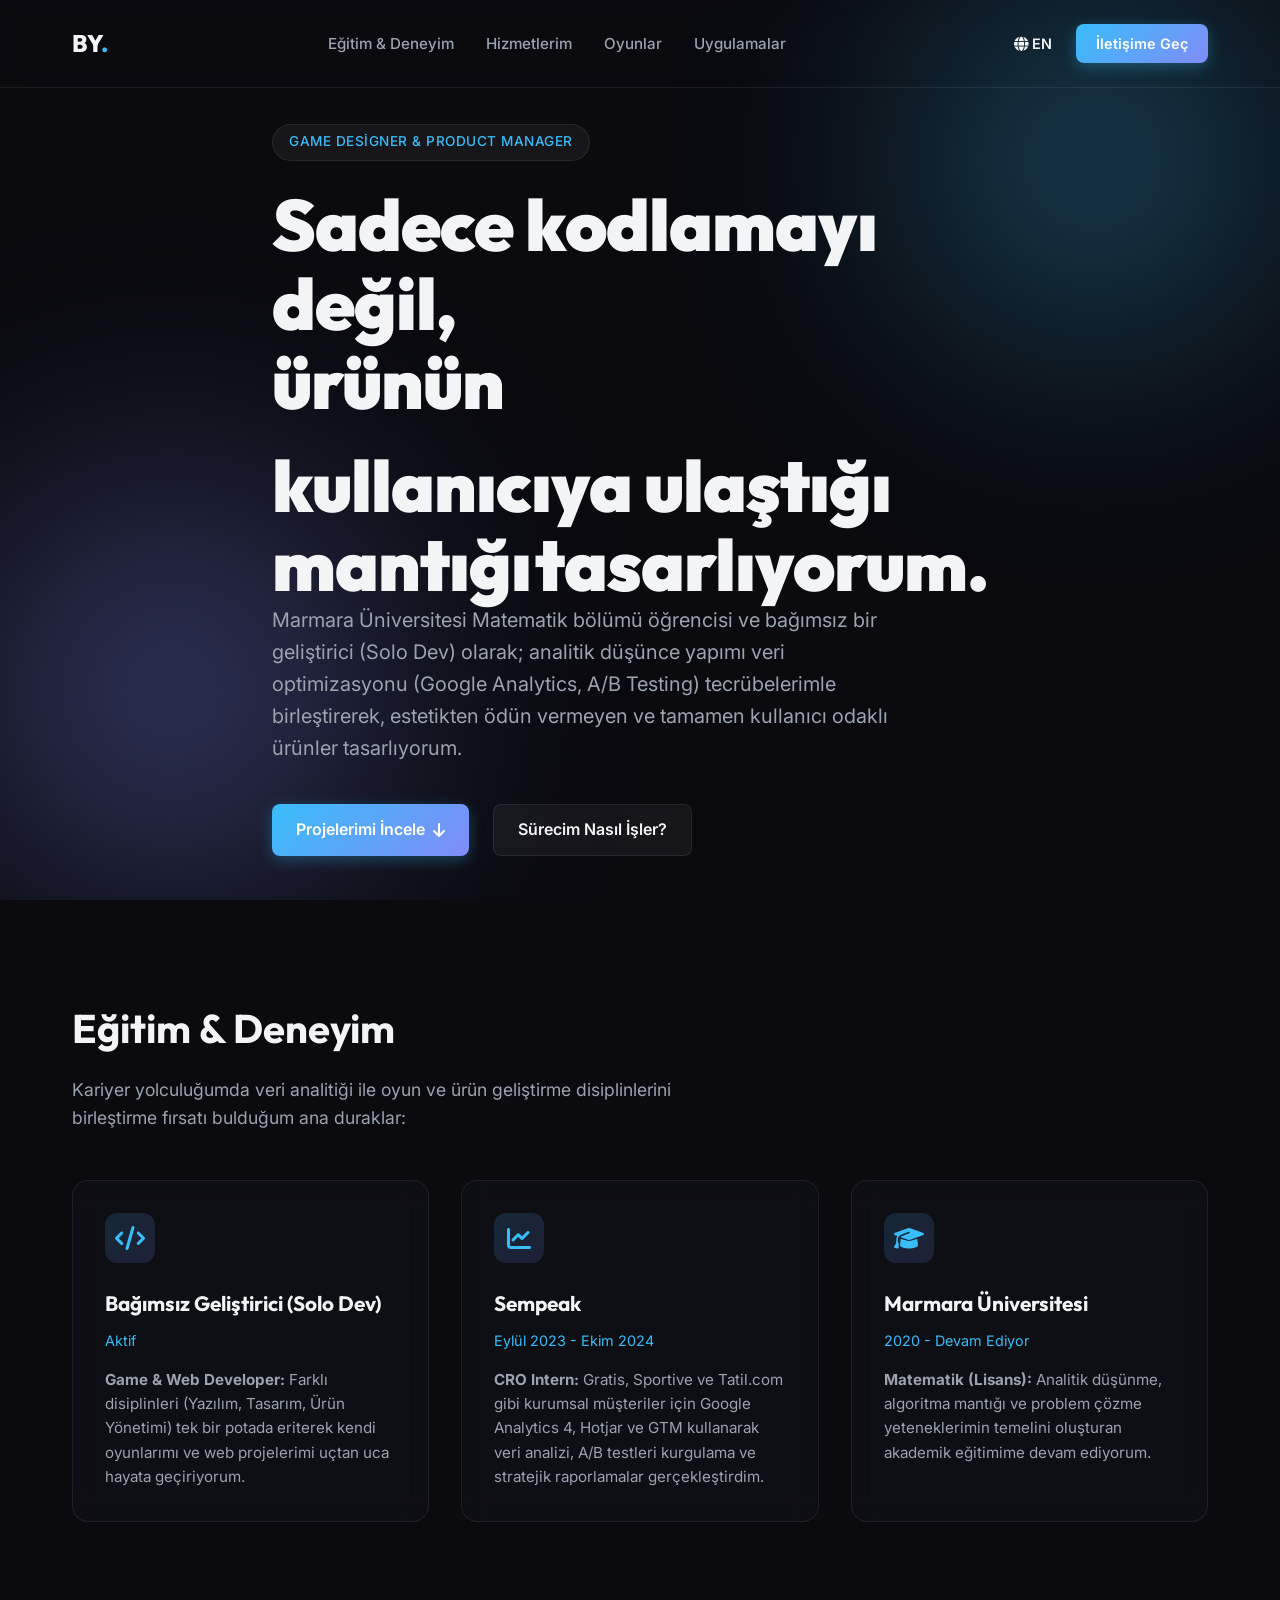
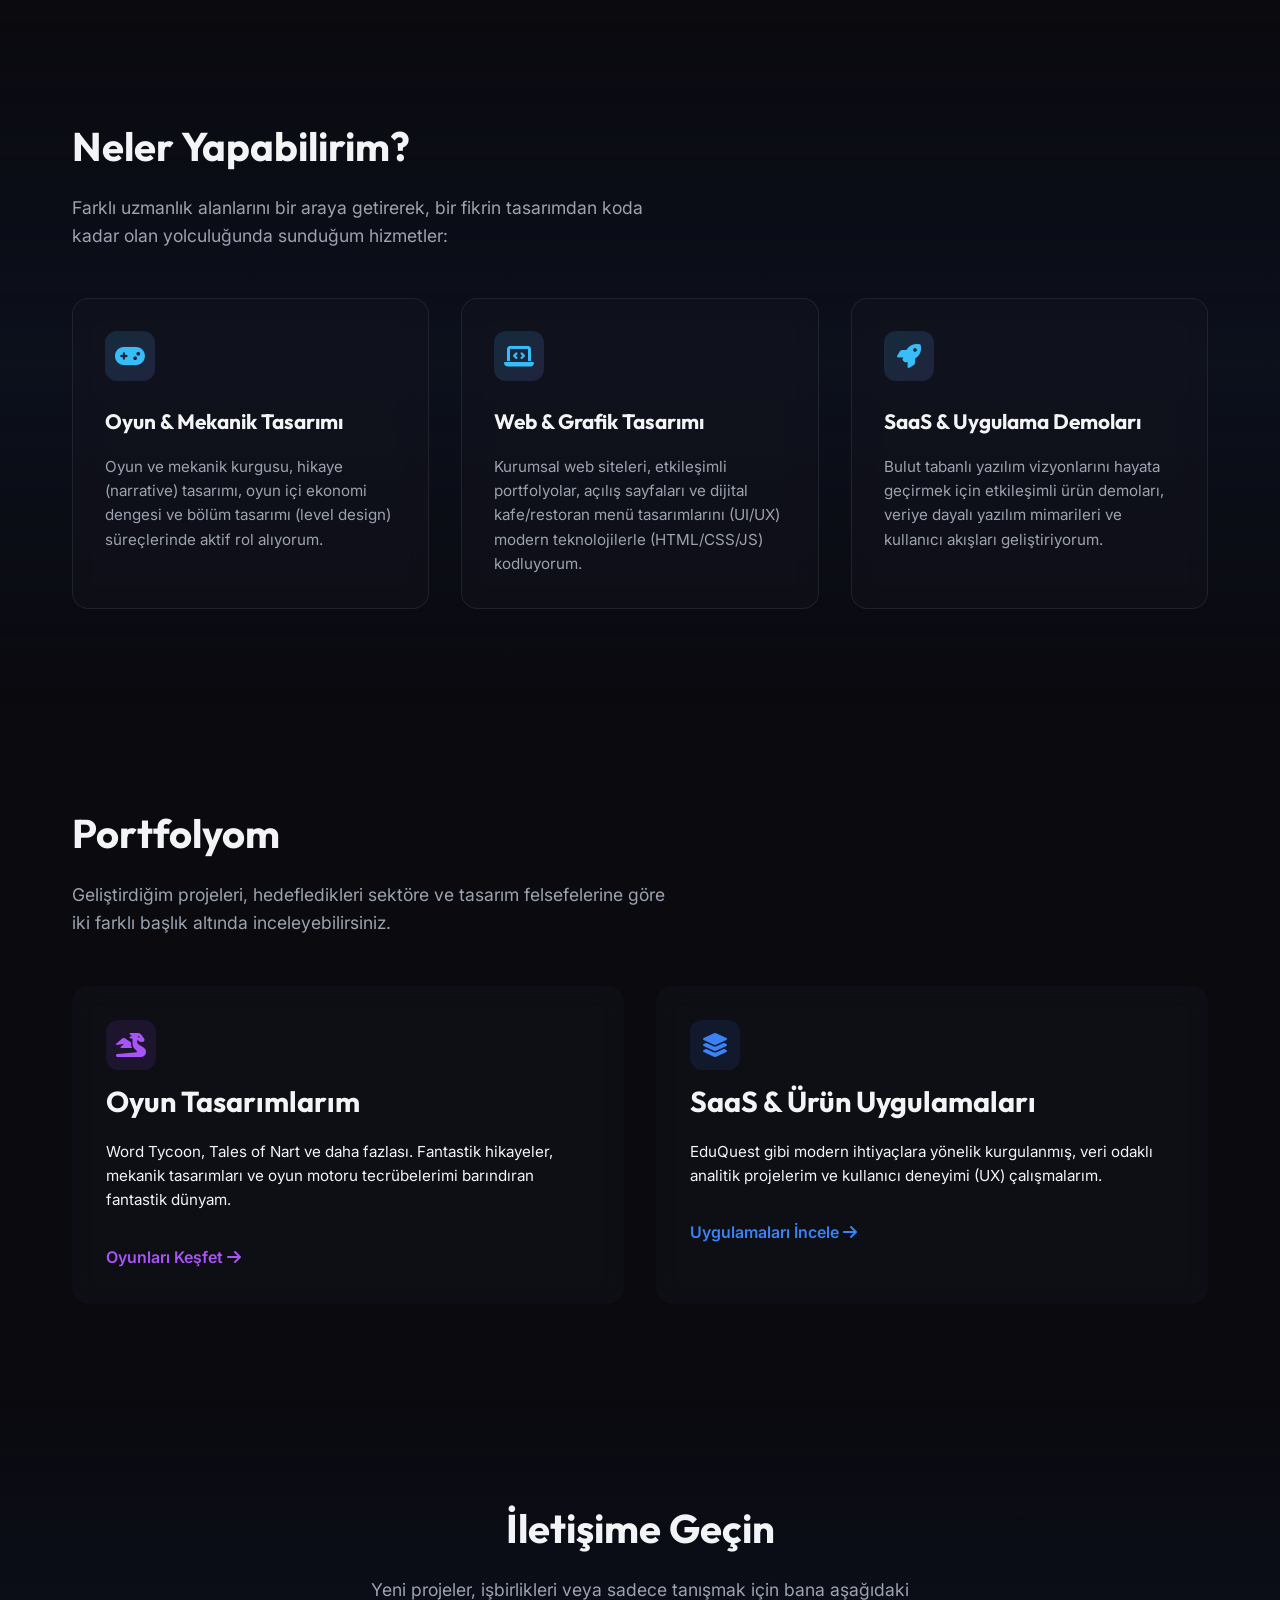
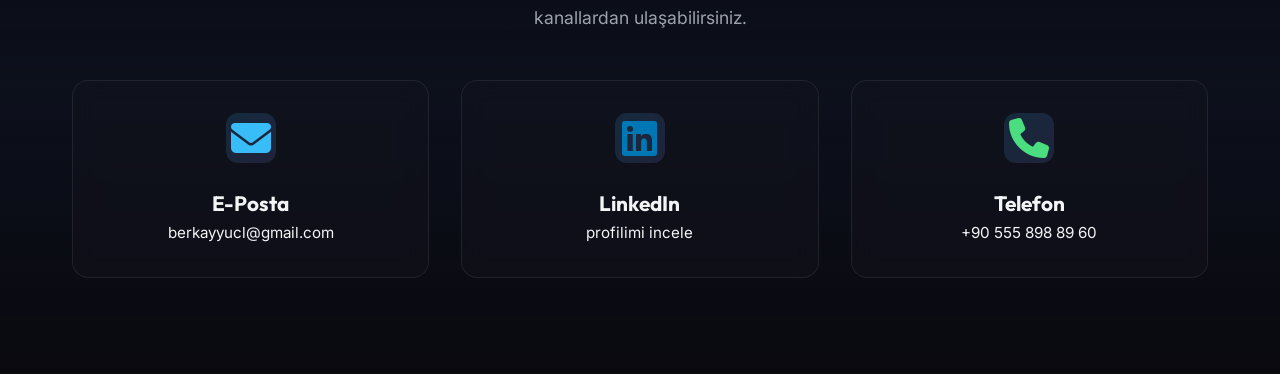
==== index.html @ 05e03cc8 "Portfolyo klasörü eklendi" ====
<!DOCTYPE html>
<html lang="tr">

<head>
    <meta charset="UTF-8">
    <meta name="viewport" content="width=device-width, initial-scale=1.0">
    <title>Portfolyo | Product Manager & Game Designer</title>
    <link rel="preconnect" href="https://fonts.googleapis.com">
    <link rel="preconnect" href="https://fonts.gstatic.com" crossorigin>
    <link
        href="https://fonts.googleapis.com/css2?family=Outfit:wght@300;400;500;700;900&family=Inter:wght@400;500;600&display=swap"
        rel="stylesheet">
    <link rel="stylesheet" href="styles.css">
    <!-- FontAwesome for Icons -->
    <link rel="stylesheet" href="https://cdnjs.cloudflare.com/ajax/libs/font-awesome/6.4.0/css/all.min.css">
</head>

<body>

    <div class="background-effects">
        <div class="glow glow-1"></div>
        <div class="glow glow-2"></div>
    </div>

    <nav class="navbar">
        <div class="nav-container">
            <div class="logo">
                <span class="logo-text">BY<span class="highlight">.</span></span>
            </div>
            <ul class="nav-links">
                <li><a href="#yaklasim" data-i18n="nav_education">Eğitim & Deneyim</a></li>
                <li><a href="#hizmetler" data-i18n="nav_services">Hizmetlerim</a></li>
                <li><a href="games.html" data-i18n="nav_games">Oyunlar</a></li>
                <li><a href="apps.html" data-i18n="nav_apps">Uygulamalar</a></li>
            </ul>
            <div style="display: flex; gap: 1rem; align-items: center;">
                <a href="#" id="lang-toggle"
                    style="color: var(--text-primary); text-decoration: none; font-weight: 600; font-size: 0.9rem; padding: 0.5rem; transition: color 0.3s;"><i
                        class="fa-solid fa-globe"></i> EN</a>
                <a href="#iletisim-bolumu" class="btn btn-primary btn-small" data-i18n="nav_contact">İletişime Geç</a>
            </div>
        </div>
    </nav>

    <header class="hero">
        <div class="container hero-content">
            <div class="badge" data-i18n="hero_badge">Game Designer & Product Manager</div>
            <h1 class="hero-title" data-i18n="hero_title_1">Sadece kodlamayı değil,<br>ürünün </h1>
            <h1 class="hero-title" style="display:inline;" data-i18n="hero_title_highlight" class="highlight-gradient">
                kullanıcıya ulaştığı mantığı</h1>
            <h1 class="hero-title" style="display:inline;" data-i18n="hero_title_2"> tasarlıyorum.</h1>
            <p class="hero-subtitle" data-i18n="hero_subtitle">Marmara Üniversitesi Matematik bölümü öğrencisi ve
                bağımsız bir geliştirici (Solo Dev) olarak; analitik düşünce yapımı veri optimizasyonu (Google
                Analytics, A/B Testing) tecrübelerimle birleştirerek, estetikten ödün vermeyen ve tamamen kullanıcı
                odaklı ürünler tasarlıyorum.</p>
            <div class="hero-actions" style="gap: 1.5rem; justify-content: flex-start;">
                <a href="#portals" class="btn btn-primary"
                    style="background: linear-gradient(135deg, var(--accent-primary), var(--accent-secondary));"><span
                        data-i18n="hero_btn_projects">Projelerimi İncele</span> <i
                        class="fa-solid fa-arrow-down"></i></a>
                <a href="#yaklasim" class="btn btn-secondary" data-i18n="hero_btn_process">Sürecim Nasıl İşler?</a>
            </div>
        </div>
    </header>

    <section id="yaklasim" class="section">
        <div class="container">
            <h2 class="section-title" data-i18n="edu_title">Eğitim & Deneyim</h2>
            <p class="section-desc" data-i18n="edu_desc">Kariyer yolculuğumda veri analitiği ile oyun ve ürün geliştirme
                disiplinlerini
                birleştirme fırsatı bulduğum ana duraklar:</p>

            <div class="grid grid-3">
                <div class="glass-card flex-col">
                    <div class="card-icon"><i class="fa-solid fa-code"></i></div>
                    <h3 data-i18n="edu_1_title">Bağımsız Geliştirici (Solo Dev)</h3>
                    <span style="color:var(--accent-primary); font-size:0.9rem; margin-top:-0.5rem;"
                        data-i18n="edu_1_date">Aktif</span>
                    <p data-i18n="edu_1_body"><strong>Game & Web Developer:</strong> Farklı disiplinleri (Yazılım,
                        Tasarım, Ürün Yönetimi) tek
                        bir potada eriterek kendi oyunlarımı ve web projelerimi uçtan uca hayata geçiriyorum.</p>
                </div>
                <div class="glass-card flex-col">
                    <div class="card-icon"><i class="fa-solid fa-chart-line"></i></div>
                    <h3 data-i18n="edu_2_title">Sempeak</h3>
                    <span style="color:var(--accent-primary); font-size:0.9rem; margin-top:-0.5rem;"
                        data-i18n="edu_2_date">Eylül 2023 -
                        Ekim 2024</span>
                    <p data-i18n="edu_2_body"><strong>CRO Intern:</strong> Gratis, Sportive ve Tatil.com gibi kurumsal
                        müşteriler için
                        Google Analytics 4, Hotjar ve GTM kullanarak veri analizi, A/B testleri kurgulama ve stratejik
                        raporlamalar gerçekleştirdim.</p>
                </div>
                <div class="glass-card flex-col">
                    <div class="card-icon"><i class="fa-solid fa-graduation-cap"></i></div>
                    <h3 data-i18n="edu_3_title">Marmara Üniversitesi</h3>
                    <span style="color:var(--accent-primary); font-size:0.9rem; margin-top:-0.5rem;"
                        data-i18n="edu_3_date">2020 - Devam
                        Ediyor</span>
                    <p data-i18n="edu_3_body"><strong>Matematik (Lisans):</strong> Analitik düşünme, algoritma mantığı
                        ve problem çözme
                        yeteneklerimin temelini oluşturan akademik eğitimime devam ediyorum.</p>
                </div>
            </div>
        </div>
    </section>

    </div>
    </section>

    <section id="hizmetler" class="section dark-section">
        <div class="container">
            <h2 class="section-title" data-i18n="services_title">Neler Yapabilirim?</h2>
            <p class="section-desc" data-i18n="services_desc">Farklı uzmanlık alanlarını bir araya getirerek, bir fikrin
                tasarımdan koda kadar
                olan yolculuğunda sunduğum hizmetler:</p>

            <div class="grid grid-3" style="margin-top: 3rem;">
                <div class="glass-card flex-col">
                    <div class="card-icon"><i class="fa-solid fa-gamepad"></i></div>
                    <h3 data-i18n="svc_1_title">Oyun & Mekanik Tasarımı</h3>
                    <p data-i18n="svc_1_body">Oyun ve mekanik kurgusu, hikaye (narrative) tasarımı, oyun içi ekonomi
                        dengesi ve bölüm tasarımı
                        (level design) süreçlerinde aktif rol alıyorum.</p>
                </div>
                <div class="glass-card flex-col">
                    <div class="card-icon"><i class="fa-solid fa-laptop-code"></i></div>
                    <h3 data-i18n="svc_2_title">Web & Grafik Tasarımı</h3>
                    <p data-i18n="svc_2_body">Kullanıcı odaklı modern web arayüzlerinin yanı sıra, kafe ve restoranlar
                        için dijital/katalog
                        menü tasarımları yapıyor; vizyonunuzu estetik ve işlevsel kreatif ürünlere dönüştürüyorum.</p>
                </div>
                <div class="glass-card flex-col">
                    <div class="card-icon"><i class="fa-solid fa-rocket"></i></div>
                    <h3 data-i18n="svc_3_title">SaaS & Uygulama Demoları</h3>
                    <p data-i18n="svc_3_body">Bulut tabanlı yazılım vizyonlarını hayata geçirmek için etkileşimli ürün
                        demoları, veriye dayalı
                        yazılım mimarileri ve kullanıcı akışları geliştiriyorum.</p>
                </div>
            </div>
        </div>
    </section>

    <section id="portals" class="section">
        <div class="container">
            <h2 class="section-title" data-i18n="portals_title">Portfolyom</h2>
            <p class="section-desc" data-i18n="portals_desc">Geliştirdiğim projeleri, hedefledikleri sektöre ve tasarım
                felsefelerine göre iki
                farklı başlık altında inceleyebilirsiniz.</p>

            <div class="grid grid-2" style="margin-top: 3rem;">

                <!-- Games Portal -->
                <a href="games.html" class="portal-card games-portal"
                    style="text-decoration: none; color: inherit; display: block;">
                    <div class="glass-card"
                        style="height: 100%; transition: transform 0.3s ease, border-color 0.3s ease; border: 2px solid transparent;">
                        <div class="card-icon" style="background: rgba(168,85,247,0.1); color: #a855f7;"><i
                                class="fa-solid fa-dragon"></i></div>
                        <h3 style="margin-bottom: 1rem; font-size: 1.8rem;" data-i18n="portal_games_title">Oyun
                            Tasarımlarım</h3>
                        <p style="color: var(--text-secondary); line-height: 1.6;" data-i18n="portal_games_desc">Word
                            Tycoon, Tales of
                            Nart ve daha fazlası. Fantastik hikayeler, mekanik tasarımları ve oyun motoru tecrübelerimi
                            barındıran fantastik dünyam.</p>
                        <div style="margin-top: 2rem; color: #a855f7; font-weight: 600;"><span
                                data-i18n="portal_games_btn">Oyunları Keşfet</span> <i
                                class="fa-solid fa-arrow-right"></i></div>
                    </div>
                </a>

                <!-- Apps Portal -->
                <a href="apps.html" class="portal-card apps-portal"
                    style="text-decoration: none; color: inherit; display: block;">
                    <div class="glass-card"
                        style="height: 100%; transition: transform 0.3s ease, border-color 0.3s ease; border: 2px solid transparent;">
                        <div class="card-icon" style="background: rgba(59,130,246,0.1); color: #3b82f6;"><i
                                class="fa-solid fa-layer-group"></i></div>
                        <h3 style="margin-bottom: 1rem; font-size: 1.8rem;" data-i18n="portal_apps_title">SaaS & Ürün
                            Uygulamaları</h3>
                        <p style="color: var(--text-secondary); line-height: 1.6;" data-i18n="portal_apps_desc">EduQuest
                            gibi modern
                            ihtiyaçlara yönelik kurgulanmış, veri odaklı analitik projelerim ve kullanıcı deneyimi (UX)
                            çalışmalarım.</p>
                        <div style="margin-top: 2rem; color: #3b82f6; font-weight: 600;"><span
                                data-i18n="portal_apps_btn">Uygulamaları İncele</span> <i
                                class="fa-solid fa-arrow-right"></i></div>
                    </div>
                </a>

            </div>
        </div>
    </section>

    <!-- Lightbox Modal -->
    <div id="lightbox" class="lightbox">
        <span class="lightbox-close">&times;</span>
        <button class="lightbox-prev"><i class="fa-solid fa-chevron-left"></i></button>
        <img class="lightbox-content" id="lightbox-img">
        <button class="lightbox-next"><i class="fa-solid fa-chevron-right"></i></button>
    </div>

    <section id="iletisim-bolumu" class="section dark-section">
        <div class="container" style="text-align: center;">
            <h2 class="section-title" data-i18n="contact_title">İletişime Geçin</h2>
            <p class="section-desc" style="margin: 0 auto; text-align: center;" data-i18n="contact_desc">Yeni projeler,
                işbirlikleri veya sadece
                tanışmak için bana aşağıdaki kanallardan
                ulaşabilirsiniz.</p>

            <div class="grid grid-3" style="margin-top: 3rem;">
                <a href="mailto:berkayyucl@gmail.com" class="glass-card"
                    style="display: flex; flex-direction: column; justify-content: center; align-items: center; text-decoration: none; color: inherit; text-align: center;">
                    <div class="card-icon" style="font-size: 2.5rem; color: var(--accent-primary);"><i
                            class="fa-solid fa-envelope"></i></div>
                    <h3 style="margin-top: 1rem;">E-Posta</h3>
                    <p style="color: var(--text-secondary);">berkayyucl@gmail.com</p>
                </a>
                <a href="https://www.linkedin.com/in/berkay-yücel/" target="_blank" rel="noopener noreferrer"
                    class="glass-card"
                    style="display: flex; flex-direction: column; justify-content: center; align-items: center; text-decoration: none; color: inherit; text-align: center;">
                    <div class="card-icon" style="font-size: 2.5rem; color: #0077b5;"><i
                            class="fa-brands fa-linkedin"></i></div>
                    <h3 style="margin-top: 1rem;">LinkedIn</h3>
                    <p style="color: var(--text-secondary);">profilimi incele</p>
                </a>
                <a href="tel:+905558988960" class="glass-card"
                    style="display: flex; flex-direction: column; justify-content: center; align-items: center; text-decoration: none; color: inherit; text-align: center;">
                    <div class="card-icon" style="font-size: 2.5rem; color: #4ade80;"><i class="fa-solid fa-phone"></i>
                    </div>
                    <h3 style="margin-top: 1rem;">Telefon</h3>
                    <p style="color: var(--text-secondary);">+90 555 898 89 60</p>
                </a>
            </div>
        </div>
    </section>

    <script src="lang.js"></script>
    <script src="script.js"></script>
</body>

</html>
---- styles.css ----
/* =============================
   VARIABLES & RESET
============================= */
:root {
    --bg-dark: #0a0a0f;
    --bg-card: rgba(20, 20, 30, 0.4);
    --border-glass: rgba(255, 255, 255, 0.08);
    --text-main: #f3f4f6;
    --text-muted: #9ca3af;
    --accent-primary: #38bdf8;
    --accent-secondary: #818cf8;
    --gradient-glow: linear-gradient(135deg, rgba(56, 189, 248, 0.15), rgba(129, 140, 248, 0.15));
    --font-heading: 'Outfit', sans-serif;
    --font-body: 'Inter', sans-serif;
}

* {
    margin: 0;
    padding: 0;
    box-sizing: border-box;
}

html {
    scroll-behavior: smooth;
}

body {
    background-color: var(--bg-dark);
    color: var(--text-main);
    font-family: var(--font-body);
    line-height: 1.6;
    overflow-x: hidden;
    position: relative;
}

a {
    text-decoration: none;
    color: inherit;
}

ul {
    list-style: none;
}

.container {
    max-width: 1200px;
    margin: 0 auto;
    padding: 0 2rem;
}

/* =============================
   BACKGROUND EFFECTS (Dark Premium)
============================= */
.background-effects {
    position: fixed;
    top: 0;
    left: 0;
    width: 100vw;
    height: 100vh;
    z-index: -1;
    overflow: hidden;
    pointer-events: none;
}

.glow {
    position: absolute;
    border-radius: 50%;
    filter: blur(120px);
    opacity: 0.5;
}

.glow-1 {
    top: -10%;
    right: -5%;
    width: 500px;
    height: 500px;
    background: radial-gradient(circle, #38bdf8 0%, transparent 70%);
}

.glow-2 {
    bottom: -10%;
    left: -10%;
    width: 600px;
    height: 600px;
    background: radial-gradient(circle, #818cf8 0%, transparent 70%);
}

/* =============================
   NAVBAR
============================= */
.navbar {
    position: fixed;
    top: 0;
    width: 100%;
    padding: 1.5rem 0;
    z-index: 100;
    backdrop-filter: blur(10px);
    border-bottom: 1px solid var(--border-glass);
    transition: all 0.3s ease;
}

.nav-container {
    max-width: 1200px;
    margin: 0 auto;
    padding: 0 2rem;
    display: flex;
    justify-content: space-between;
    align-items: center;
}

.logo-text {
    font-family: var(--font-heading);
    font-size: 1.5rem;
    font-weight: 800;
    letter-spacing: -0.5px;
}

.highlight {
    color: var(--accent-primary);
}

.nav-links {
    display: flex;
    gap: 2rem;
}

.nav-links a {
    font-size: 0.95rem;
    font-weight: 500;
    color: var(--text-muted);
    transition: color 0.3s ease;
}

.nav-links a:hover {
    color: var(--text-main);
}

/* =============================
   BUTTONS
============================= */
.btn {
    display: inline-flex;
    align-items: center;
    gap: 0.5rem;
    padding: 0.75rem 1.5rem;
    border-radius: 8px;
    font-weight: 600;
    font-family: var(--font-body);
    cursor: pointer;
    transition: all 0.3s ease;
    border: none;
}

.btn-small {
    padding: 0.5rem 1.25rem;
    font-size: 0.9rem;
}

.btn-primary {
    background: linear-gradient(135deg, var(--accent-primary), var(--accent-secondary));
    color: #fff;
    box-shadow: 0 4px 15px rgba(56, 189, 248, 0.3);
}

.btn-primary:hover {
    box-shadow: 0 6px 20px rgba(56, 189, 248, 0.5);
    transform: translateY(-2px);
}

.btn-secondary {
    background: rgba(255, 255, 255, 0.05);
    color: var(--text-main);
    border: 1px solid var(--border-glass);
    backdrop-filter: blur(5px);
}

.btn-secondary:hover {
    background: rgba(255, 255, 255, 0.1);
}

.btn-outline {
    background: transparent;
    color: var(--accent-primary);
    border: 1px solid var(--accent-primary);
}

.btn-outline:hover {
    background: rgba(56, 189, 248, 0.1);
}

/* =============================
   HERO SECTION
============================= */
.hero {
    min-height: 100vh;
    display: flex;
    align-items: center;
    padding-top: 80px;
}

.hero-content {
    max-width: 800px;
}

.badge {
    display: inline-block;
    padding: 0.4rem 1rem;
    background: rgba(255, 255, 255, 0.05);
    border: 1px solid var(--border-glass);
    border-radius: 20px;
    font-size: 0.85rem;
    font-weight: 500;
    color: var(--accent-primary);
    margin-bottom: 1.5rem;
    letter-spacing: 0.5px;
    text-transform: uppercase;
}

.hero-title {
    font-family: var(--font-heading);
    font-size: 4.5rem;
    font-weight: 900;
    line-height: 1.1;
    margin-bottom: 1.5rem;
    letter-spacing: -1px;
}

.highlight-gradient {
    background: linear-gradient(to right, var(--accent-primary), var(--accent-secondary));
    -webkit-background-clip: text;
    background-clip: text;
    -webkit-text-fill-color: transparent;
}

.hero-subtitle {
    font-size: 1.25rem;
    color: var(--text-muted);
    margin-bottom: 2.5rem;
    max-width: 650px;
}

.hero-actions {
    display: flex;
    gap: 1rem;
}

/* =============================
   SHARED SECTION STYLES
============================= */
.section {
    padding: 6rem 0;
}

.section-title {
    font-family: var(--font-heading);
    font-size: 2.5rem;
    margin-bottom: 1rem;
    font-weight: 700;
}

.section-desc {
    color: var(--text-muted);
    font-size: 1.1rem;
    max-width: 600px;
    margin-bottom: 3rem;
}

.grid {
    display: grid;
    gap: 2rem;
}

.grid-3 {
    grid-template-columns: repeat(3, 1fr);
}

.grid-2 {
    grid-template-columns: repeat(2, 1fr);
}

.mt-4 {
    margin-top: 2rem;
}

/* =============================
   GLASS CARDS (Methodology)
============================= */
.glass-card {
    background: var(--bg-card);
    backdrop-filter: blur(12px);
    border: 1px solid var(--border-glass);
    border-radius: 16px;
    padding: 2rem;
    transition: transform 0.3s ease, border-color 0.3s ease;
}

.glass-card:hover {
    transform: translateY(-5px);
    border-color: rgba(255, 255, 255, 0.15);
}

.flex-col {
    display: flex;
    flex-direction: column;
    gap: 1rem;
}

.card-icon {
    width: 50px;
    height: 50px;
    border-radius: 12px;
    background: var(--gradient-glow);
    display: flex;
    align-items: center;
    justify-content: center;
    font-size: 1.5rem;
    color: var(--accent-primary);
    margin-bottom: 0.5rem;
}

.glass-card h3 {
    font-family: var(--font-heading);
    font-size: 1.3rem;
}

.glass-card p {
    color: var(--text-muted);
    font-size: 0.95rem;
}

/* =============================
   CASE STUDIES
============================= */
.case-study-card {
    padding: 0;
    overflow: hidden;
    display: flex;
    flex-direction: column;
}

.card-image {
    height: 200px;
    width: 100%;
    position: relative;
    background-size: cover;
    background-position: center;
}

/* Subtle abstract backgrounds for cards since we are not using real images right now */
.bg-game {
    background: linear-gradient(135deg, #1e1b4b, #312e81);
}

.bg-saas {
    background: linear-gradient(135deg, #064e3b, #047857);
}

.tag {
    position: absolute;
    top: 1rem;
    left: 1rem;
    background: rgba(0, 0, 0, 0.6);
    backdrop-filter: blur(4px);
    padding: 0.4rem 0.8rem;
    border-radius: 6px;
    font-size: 0.8rem;
    font-weight: 600;
    border: 1px solid rgba(255, 255, 255, 0.1);
}

.card-content {
    padding: 2rem;
    flex: 1;
    display: flex;
    flex-direction: column;
}

.card-content h3 {
    margin-bottom: 1rem;
    font-size: 1.4rem;
    line-height: 1.3;
}

.card-content p {
    margin-bottom: 1.5rem;
    flex: 1;
}

.read-more {
    color: var(--accent-primary);
    font-weight: 600;
    display: inline-flex;
    align-items: center;
    gap: 0.5rem;
    transition: gap 0.3s ease;
}

.read-more:hover {
    gap: 0.8rem;
}

/* =============================
   PROTECTED PROJECTS (Teaser)
============================= */
.dark-section {
    position: relative;
}

.dark-section::before {
    content: '';
    position: absolute;
    top: 0;
    left: 0;
    width: 100%;
    height: 100%;
    background: linear-gradient(to bottom, transparent, rgba(15, 23, 42, 0.5), transparent);
    z-index: -1;
}

.protected-card {
    border: 1px dashed var(--border-glass);
    background: rgba(10, 10, 15, 0.6);
}

.protected-header {
    display: flex;
    justify-content: space-between;
    align-items: flex-start;
    border-bottom: 1px solid var(--border-glass);
    padding-bottom: 1.5rem;
    margin-bottom: 1.5rem;
}

.project-info h3 {
    font-size: 1.5rem;
    margin-bottom: 0.3rem;
}

.role {
    color: var(--accent-secondary);
    font-size: 0.9rem;
    font-weight: 500;
}

.lock-icon {
    display: flex;
    align-items: center;
    gap: 0.5rem;
    background: rgba(255, 255, 255, 0.05);
    padding: 0.5rem 1rem;
    border-radius: 20px;
    color: var(--text-muted);
    font-size: 0.9rem;
}

.stats-list {
    margin-top: 1rem;
    margin-left: 1.5rem;
    list-style-type: square;
}

.stats-list li {
    color: var(--text-muted);
    font-size: 0.95rem;
    margin-bottom: 0.5rem;
}

.stats-list strong {
    color: var(--text-main);
}

.protected-footer {
    margin-top: 1.5rem;
    padding-top: 1.5rem;
    border-top: 1px solid var(--border-glass);
}

/* =============================
   PROJECT GALLERY
============================= */
.project-gallery {
    display: flex;
    gap: 1rem;
    overflow-x: auto;
    padding-bottom: 1rem;
    margin-top: 2rem;
    border-top: 1px solid var(--border-glass);
    padding-top: 1.5rem;
}

.project-gallery::-webkit-scrollbar {
    height: 8px;
}

.project-gallery::-webkit-scrollbar-track {
    background: rgba(255, 255, 255, 0.05);
    border-radius: 4px;
}

.project-gallery::-webkit-scrollbar-thumb {
    background: var(--accent-primary);
    border-radius: 4px;
}

.gallery-img {
    height: 220px;
    border-radius: 8px;
    border: 1px solid var(--border-glass);
    transition: transform 0.3s ease, border-color 0.3s ease;
    cursor: pointer;
    object-fit: contain;
    background: rgba(0, 0, 0, 0.2);
}

.gallery-img:hover {
    transform: scale(1.03);
    border-color: var(--accent-primary);
}

/* =============================
   FOOTER
============================= */
footer {
    border-top: 1px solid var(--border-glass);
    padding: 3rem 0;
    margin-top: 4rem;
}

.footer-content {
    display: flex;
    justify-content: space-between;
    align-items: center;
}

.footer-left h2 {
    font-family: var(--font-heading);
    font-weight: 800;
    margin-bottom: 0.2rem;
}

.footer-left p {
    color: var(--text-muted);
    font-size: 0.9rem;
}

.footer-right a {
    font-size: 1.5rem;
    color: var(--text-muted);
    margin-left: 1rem;
    transition: color 0.3s ease;
}

.footer-right a:hover {
    color: var(--accent-primary);
}

/* =============================
   LIGHTBOX MODAL
============================= */
.lightbox {
    display: none;
    position: fixed;
    z-index: 999;
    padding-top: 50px;
    left: 0;
    top: 0;
    width: 100%;
    height: 100%;
    overflow: auto;
    background-color: rgba(0, 0, 0, 0.9);
    backdrop-filter: blur(5px);
    opacity: 0;
    transition: opacity 0.3s ease;
}

.lightbox.active {
    display: block;
    opacity: 1;
}

.lightbox-content {
    margin: auto;
    display: block;
    max-width: 90%;
    max-height: 85vh;
    border-radius: 8px;
    box-shadow: 0 10px 30px rgba(0, 0, 0, 0.5);
    animation: zoomIn 0.3s ease forwards;
}

@keyframes zoomIn {
    from {
        transform: scale(0.8);
        opacity: 0;
    }

    to {
        transform: scale(1);
        opacity: 1;
    }
}

.lightbox-close {
    position: absolute;
    top: 20px;
    right: 35px;
    color: #f1f1f1;
    font-size: 40px;
    font-weight: bold;
    transition: 0.3s;
    cursor: pointer;
}

.lightbox-close:hover,
.lightbox-close:focus {
    color: var(--accent-primary);
    text-decoration: none;
    cursor: pointer;
}

.lightbox-prev,
.lightbox-next {
    position: absolute;
    top: 50%;
    transform: translateY(-50%);
    background: rgba(255, 255, 255, 0.1);
    color: white;
    border: none;
    width: 60px;
    height: 60px;
    display: flex;
    align-items: center;
    justify-content: center;
    cursor: pointer;
    font-size: 24px;
    border-radius: 50%;
    backdrop-filter: blur(5px);
    transition: background 0.3s ease, transform 0.3s ease;
    z-index: 1000;
}

.lightbox-prev:hover,
.lightbox-next:hover {
    background: var(--accent-primary);
    transform: translateY(-50%) scale(1.1);
}

.lightbox-prev {
    left: 40px;
}

.lightbox-next {
    right: 40px;
}

/* =============================
   RESPONSIVE DESIGN
============================= */
@media (max-width: 900px) {
    .grid-3 {
        grid-template-columns: repeat(2, 1fr);
    }

    .hero-title {
        font-size: 3.5rem;
    }
}

@media (max-width: 768px) {
    .nav-links {
        display: none;
        /* simple mobile fix for demo */
    }

    .grid-3,
    .grid-2 {
        grid-template-columns: 1fr;
    }

    .hero-title {
        font-size: 2.8rem;
    }

    .protected-header {
        flex-direction: column;
        gap: 1rem;
    }
}
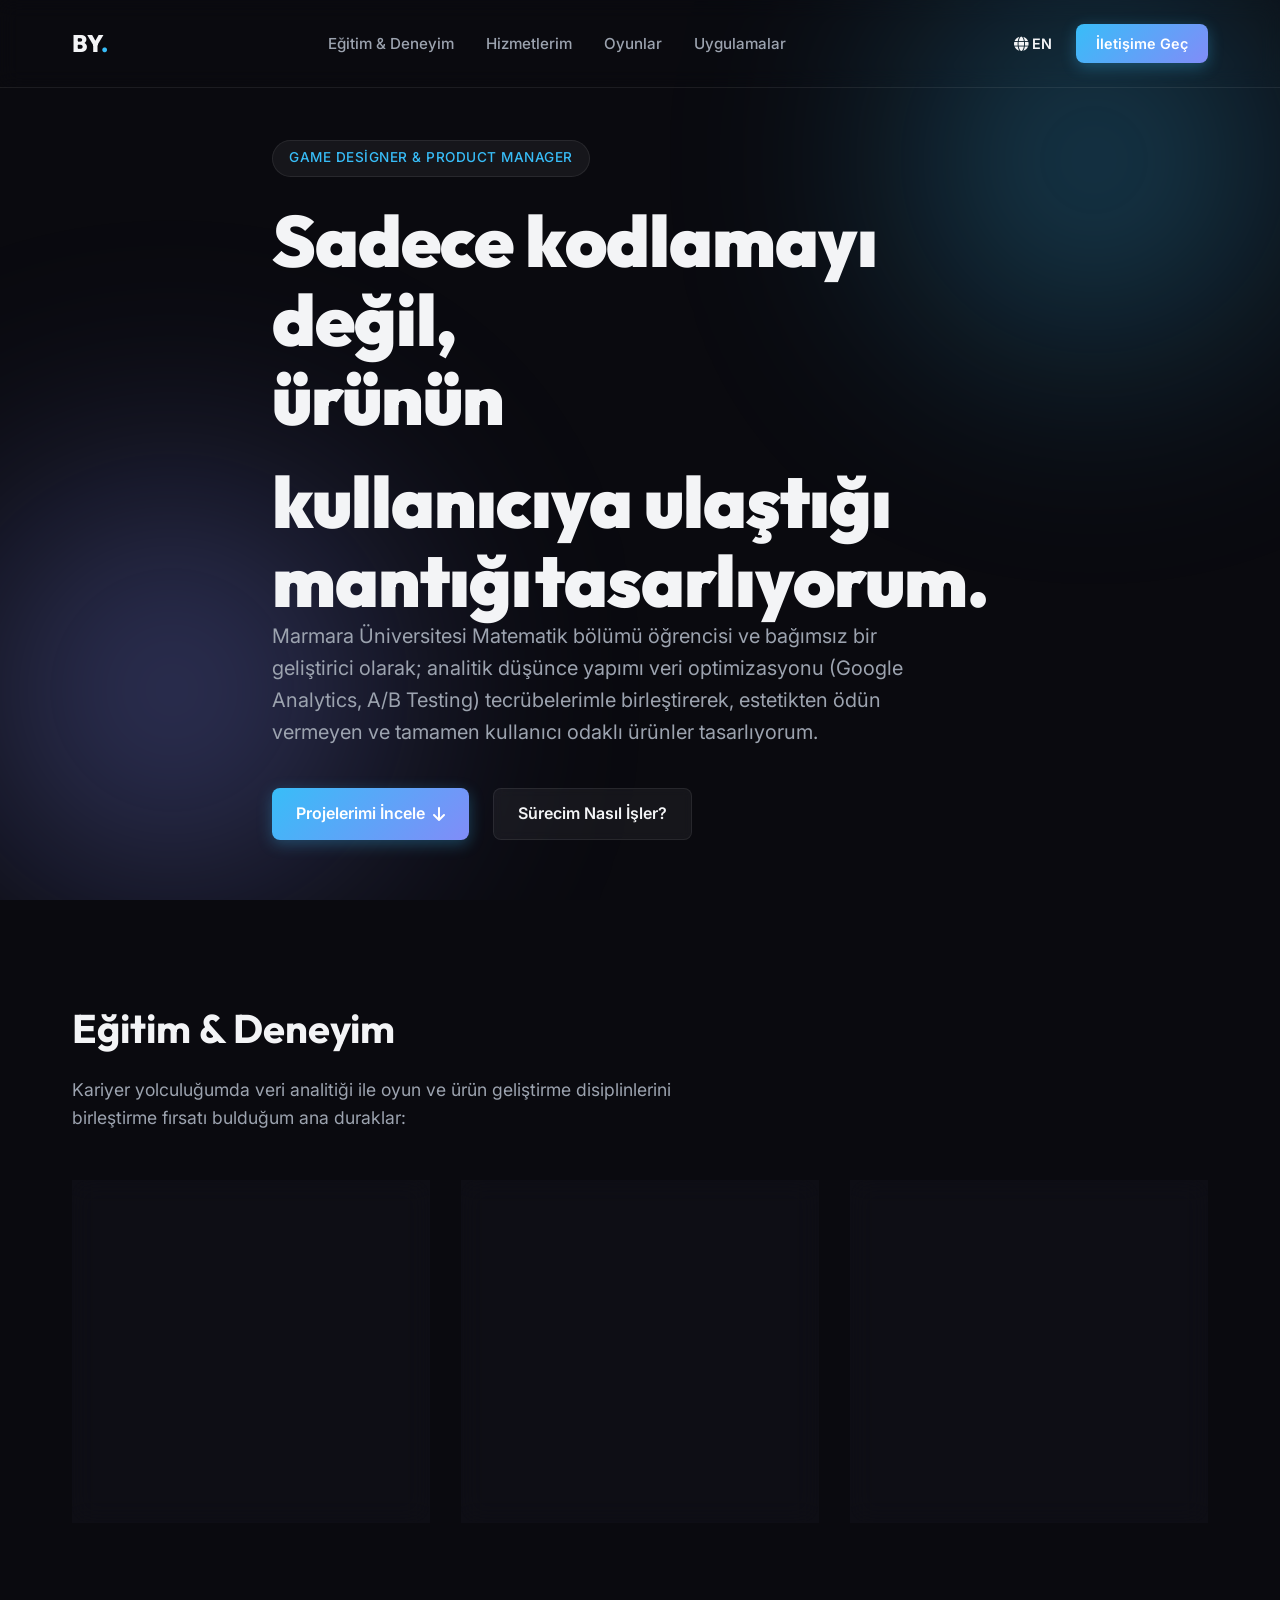
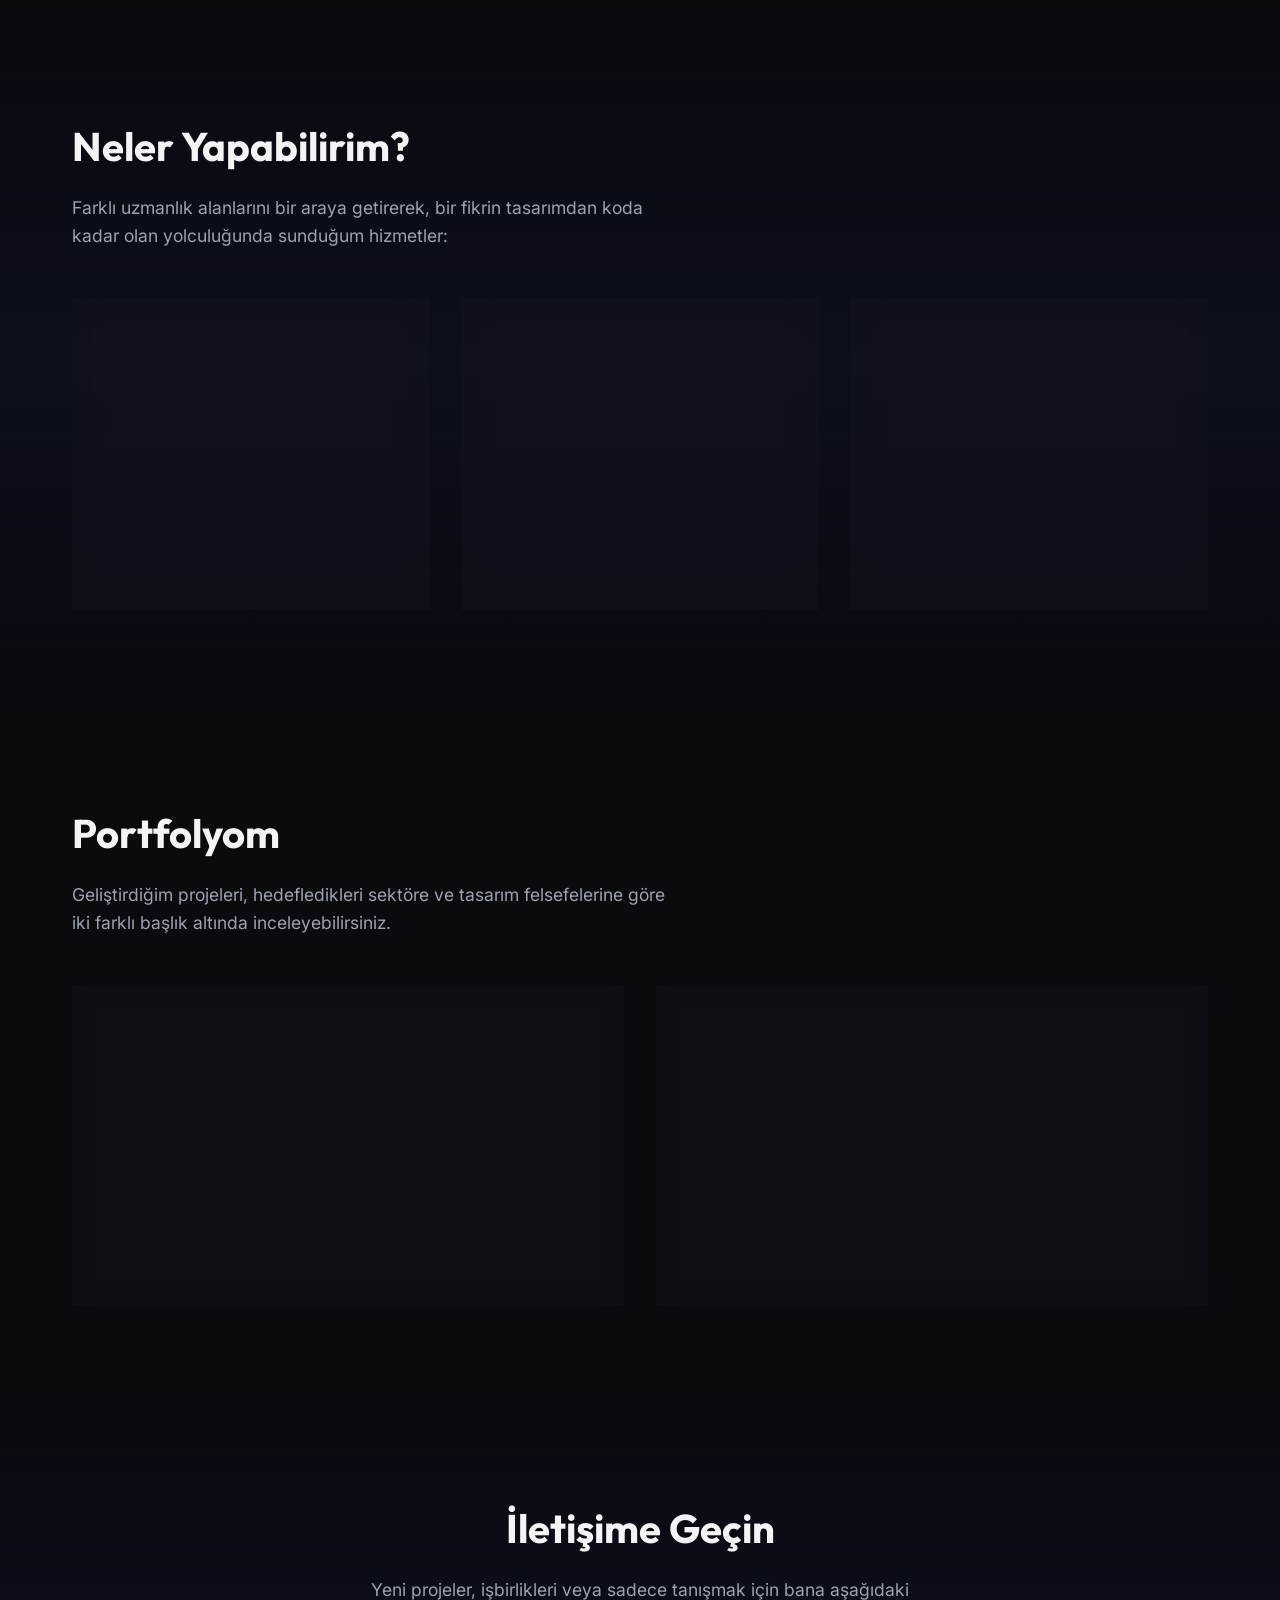
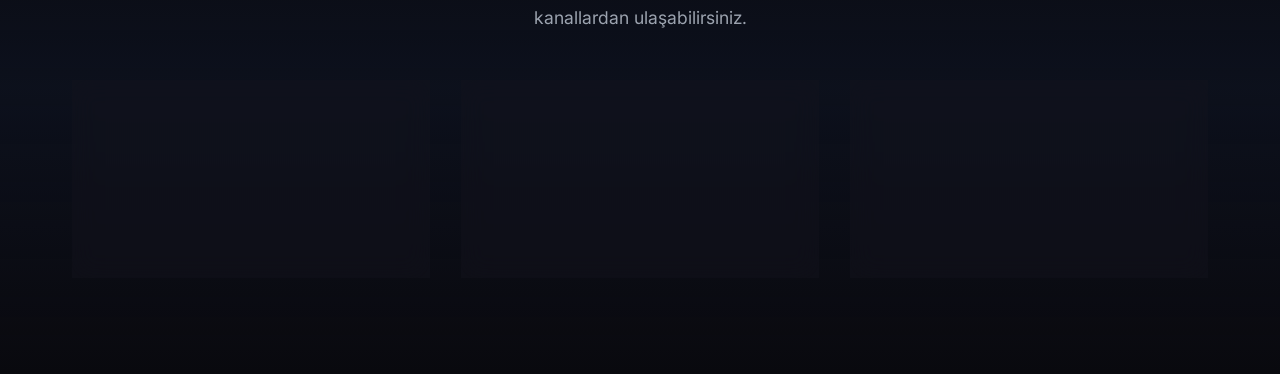
==== commit 29bf3507: "ilk yukleme" ====
--- a/index.html
+++ b/index.html
@@ -50,7 +50,7 @@
                 kullanıcıya ulaştığı mantığı</h1>
             <h1 class="hero-title" style="display:inline;" data-i18n="hero_title_2"> tasarlıyorum.</h1>
             <p class="hero-subtitle" data-i18n="hero_subtitle">Marmara Üniversitesi Matematik bölümü öğrencisi ve
-                bağımsız bir geliştirici (Solo Dev) olarak; analitik düşünce yapımı veri optimizasyonu (Google
+                bağımsız bir geliştirici olarak; analitik düşünce yapımı veri optimizasyonu (Google
                 Analytics, A/B Testing) tecrübelerimle birleştirerek, estetikten ödün vermeyen ve tamamen kullanıcı
                 odaklı ürünler tasarlıyorum.</p>
             <div class="hero-actions" style="gap: 1.5rem; justify-content: flex-start;">
@@ -73,7 +73,7 @@
             <div class="grid grid-3">
                 <div class="glass-card flex-col">
                     <div class="card-icon"><i class="fa-solid fa-code"></i></div>
-                    <h3 data-i18n="edu_1_title">Bağımsız Geliştirici (Solo Dev)</h3>
+                    <h3 data-i18n="edu_1_title">Bağımsız Geliştirici</h3>
                     <span style="color:var(--accent-primary); font-size:0.9rem; margin-top:-0.5rem;"
                         data-i18n="edu_1_date">Aktif</span>
                     <p data-i18n="edu_1_body"><strong>Game & Web Developer:</strong> Farklı disiplinleri (Yazılım,
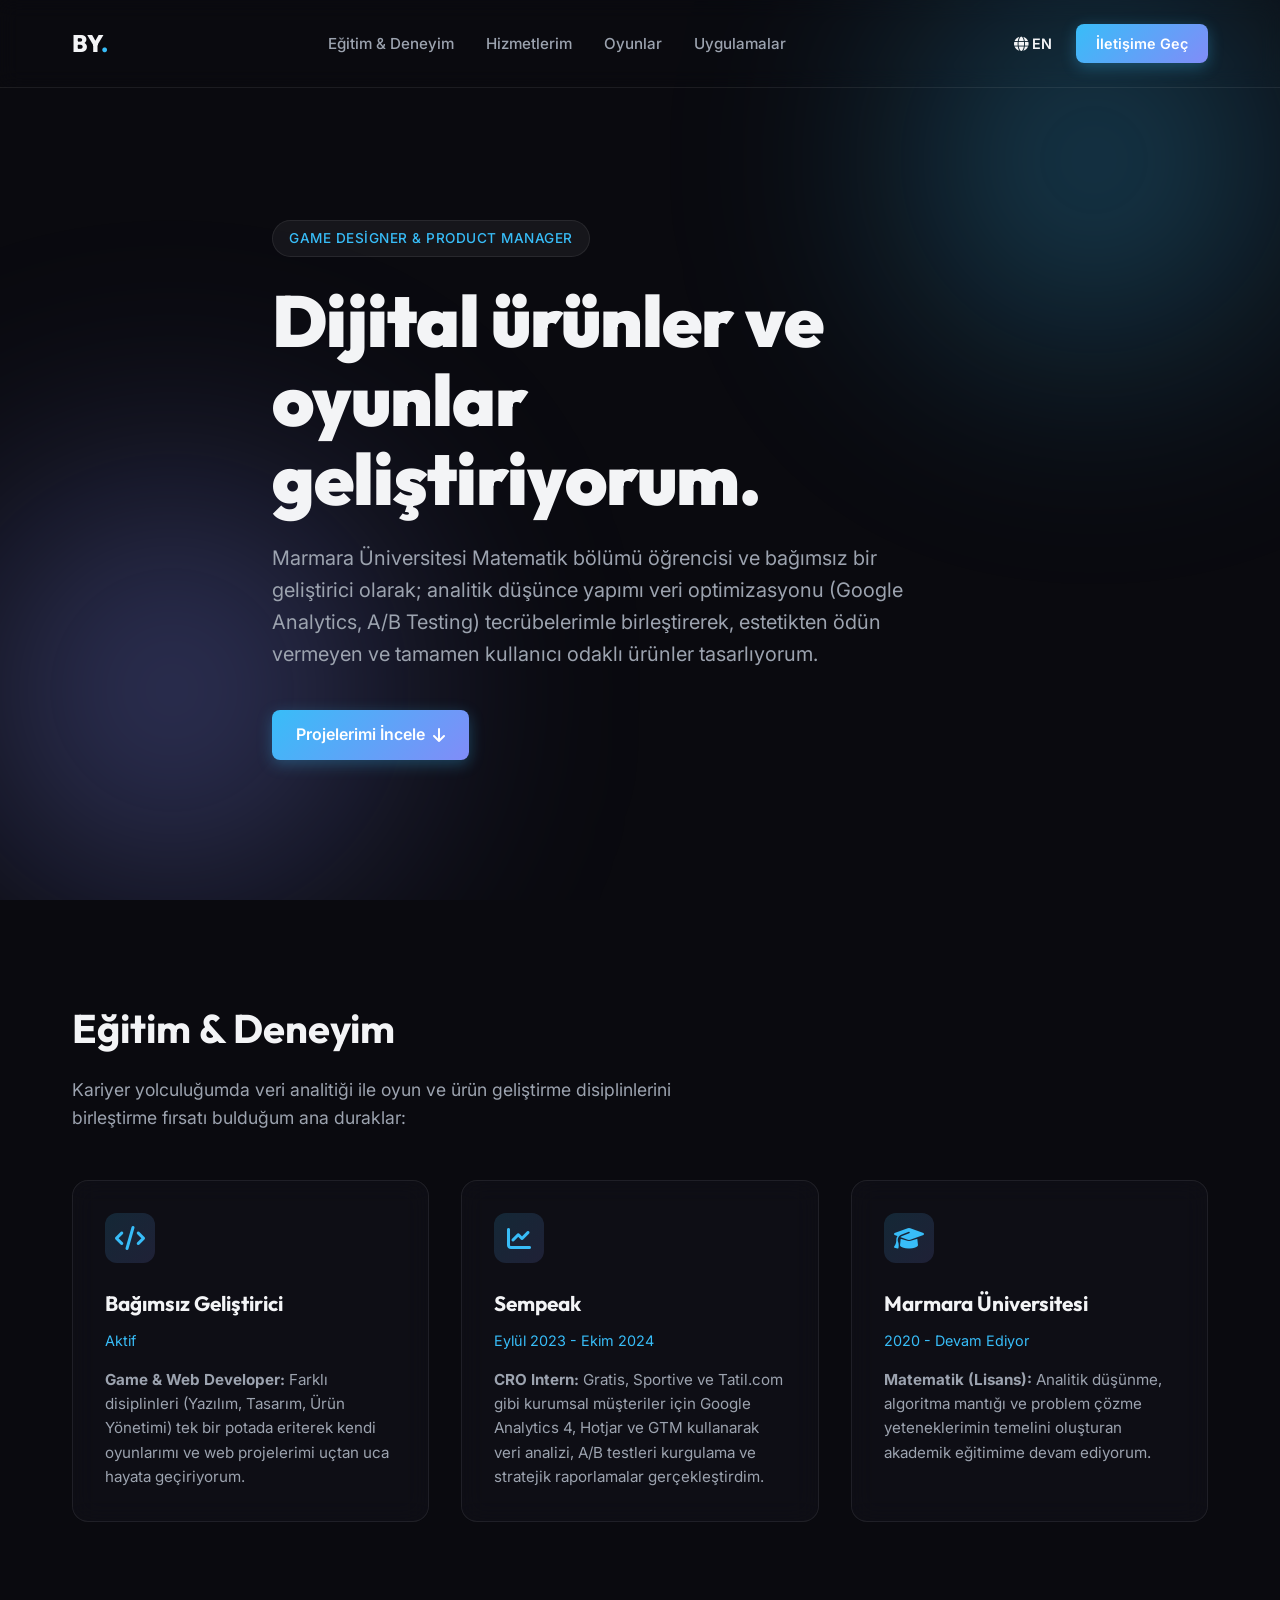
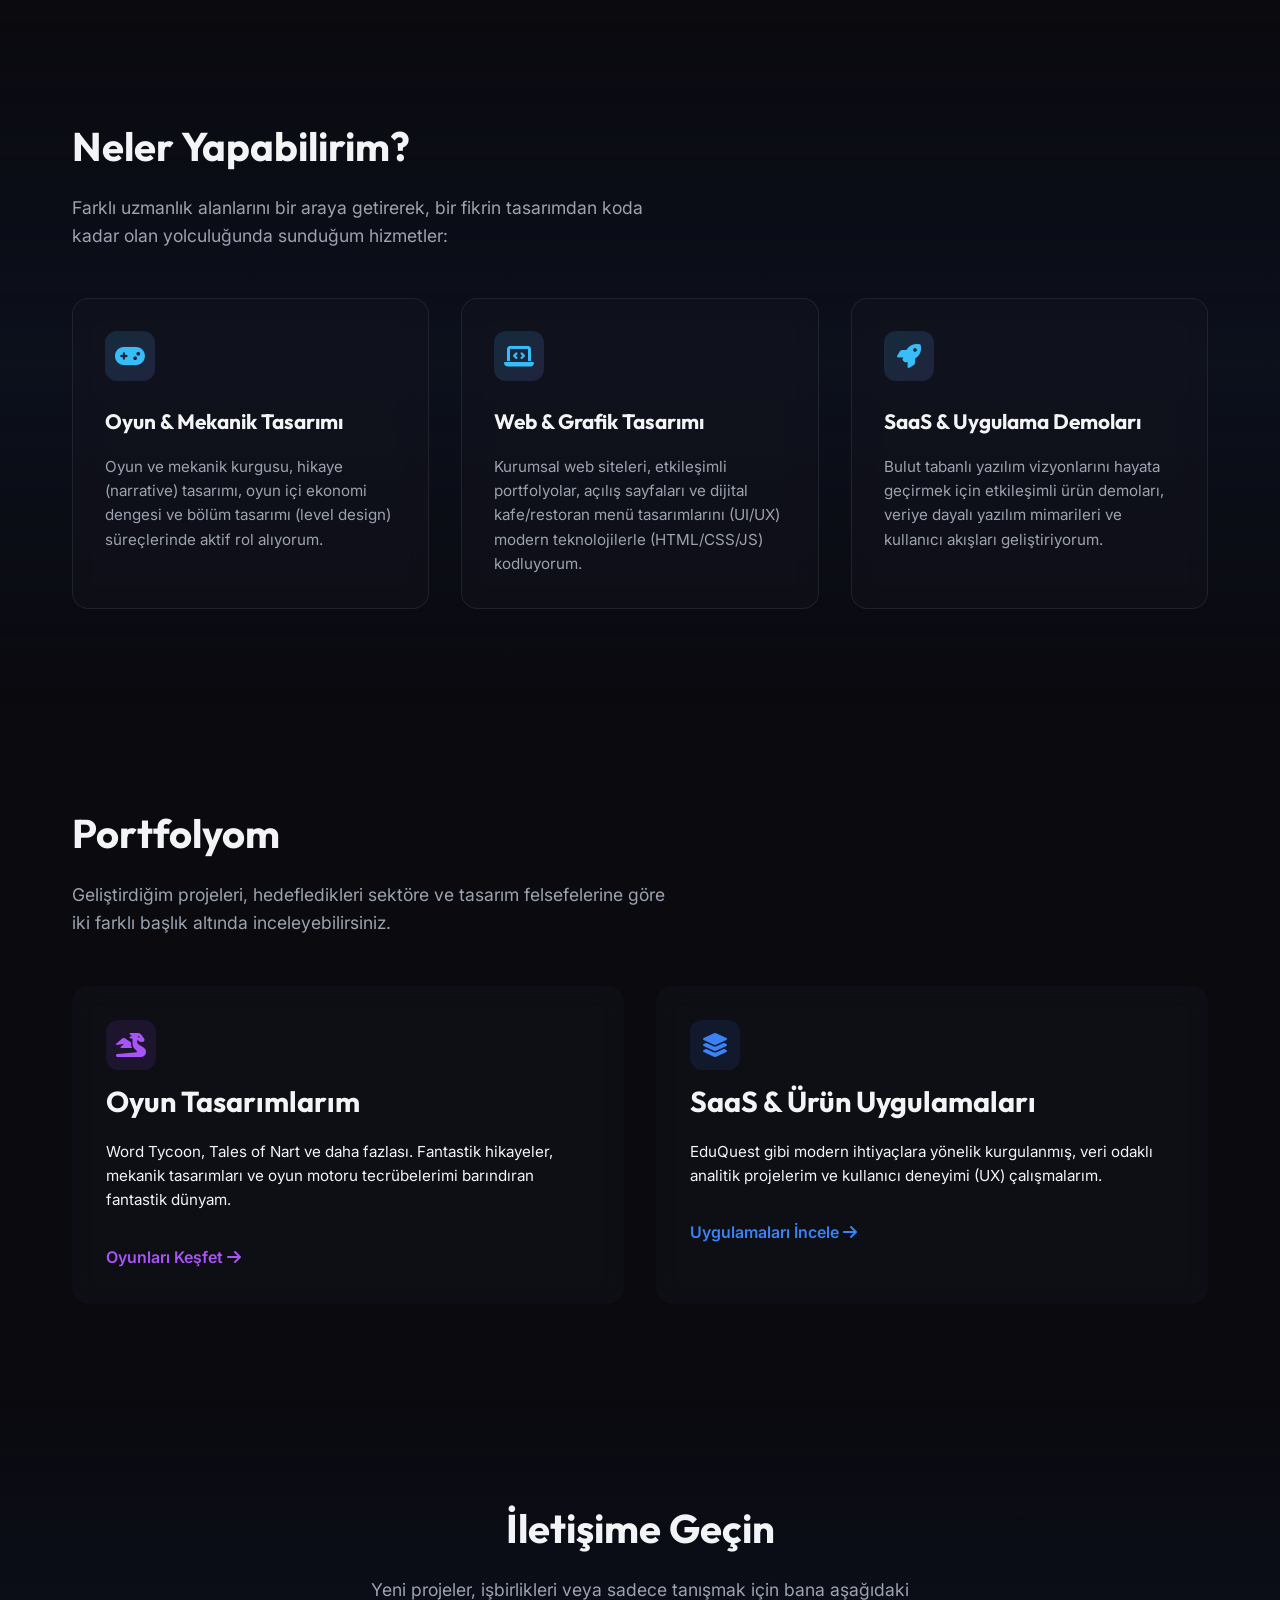
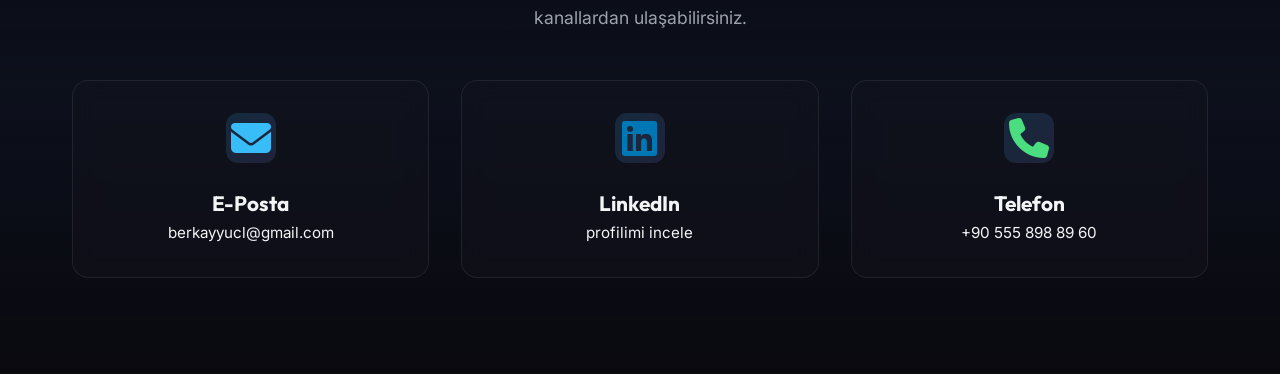
==== commit 9068c714: "Update hero text and remove process button" ====
--- a/index.html
+++ b/index.html
@@ -45,10 +45,7 @@
     <header class="hero">
         <div class="container hero-content">
             <div class="badge" data-i18n="hero_badge">Game Designer & Product Manager</div>
-            <h1 class="hero-title" data-i18n="hero_title_1">Sadece kodlamayı değil,<br>ürünün </h1>
-            <h1 class="hero-title" style="display:inline;" data-i18n="hero_title_highlight" class="highlight-gradient">
-                kullanıcıya ulaştığı mantığı</h1>
-            <h1 class="hero-title" style="display:inline;" data-i18n="hero_title_2"> tasarlıyorum.</h1>
+            <h1 class="hero-title" data-i18n="hero_title_main">Dijital ürünler ve oyunlar geliştiriyorum.</h1>
             <p class="hero-subtitle" data-i18n="hero_subtitle">Marmara Üniversitesi Matematik bölümü öğrencisi ve
                 bağımsız bir geliştirici olarak; analitik düşünce yapımı veri optimizasyonu (Google
                 Analytics, A/B Testing) tecrübelerimle birleştirerek, estetikten ödün vermeyen ve tamamen kullanıcı
@@ -58,7 +55,6 @@
                     style="background: linear-gradient(135deg, var(--accent-primary), var(--accent-secondary));"><span
                         data-i18n="hero_btn_projects">Projelerimi İncele</span> <i
                         class="fa-solid fa-arrow-down"></i></a>
-                <a href="#yaklasim" class="btn btn-secondary" data-i18n="hero_btn_process">Sürecim Nasıl İşler?</a>
             </div>
         </div>
     </header>
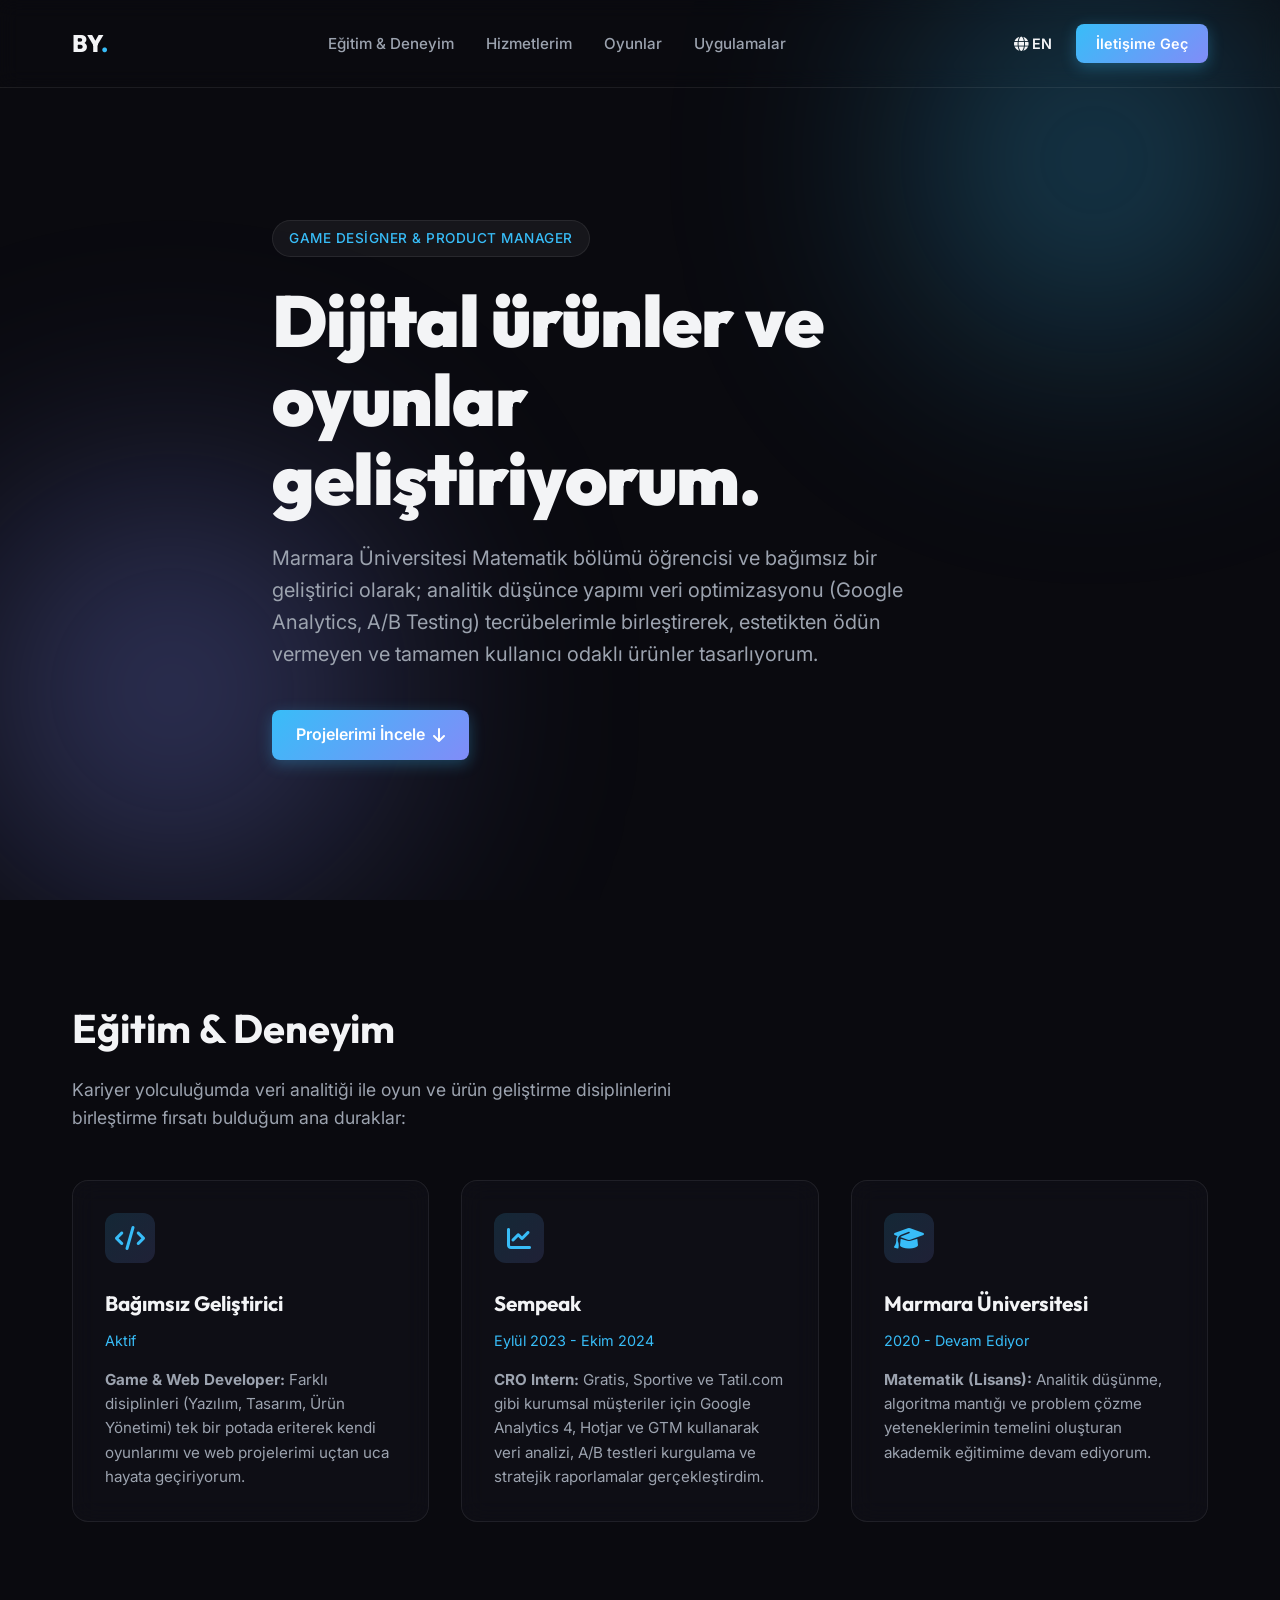
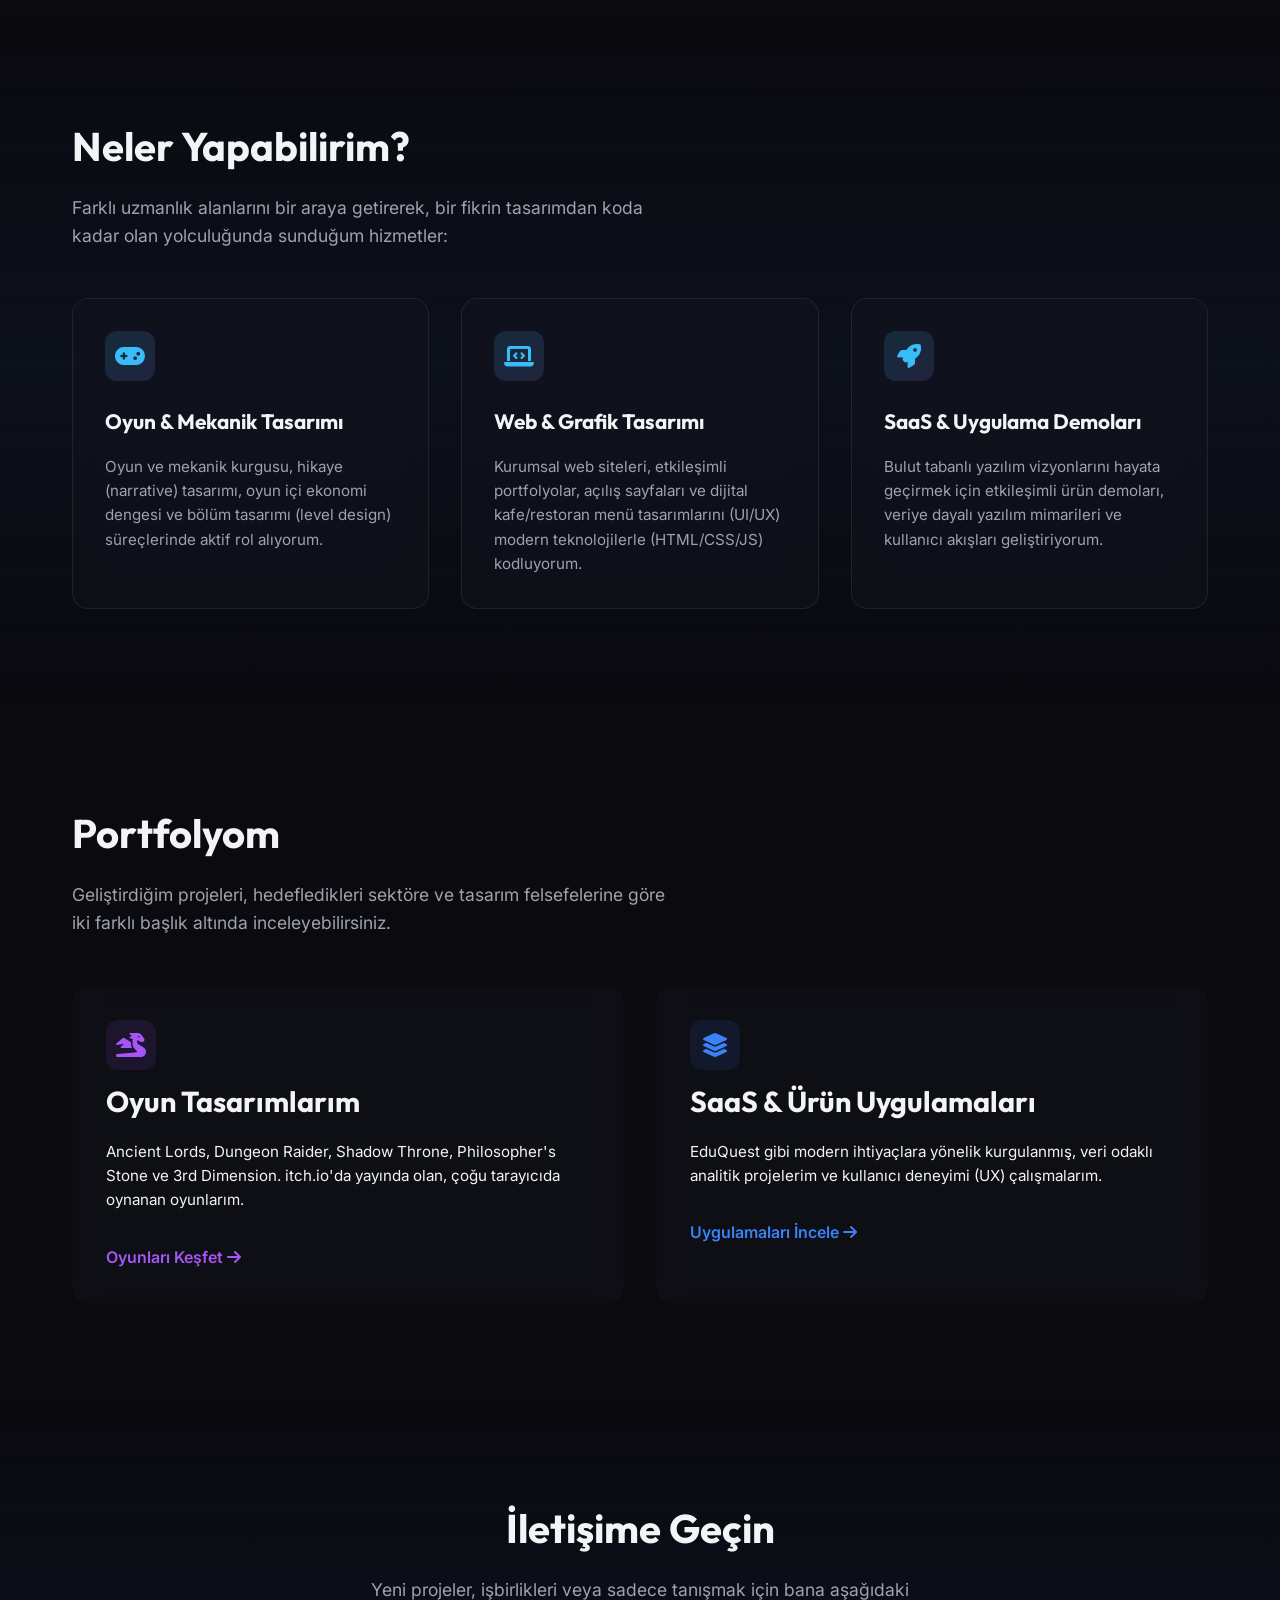
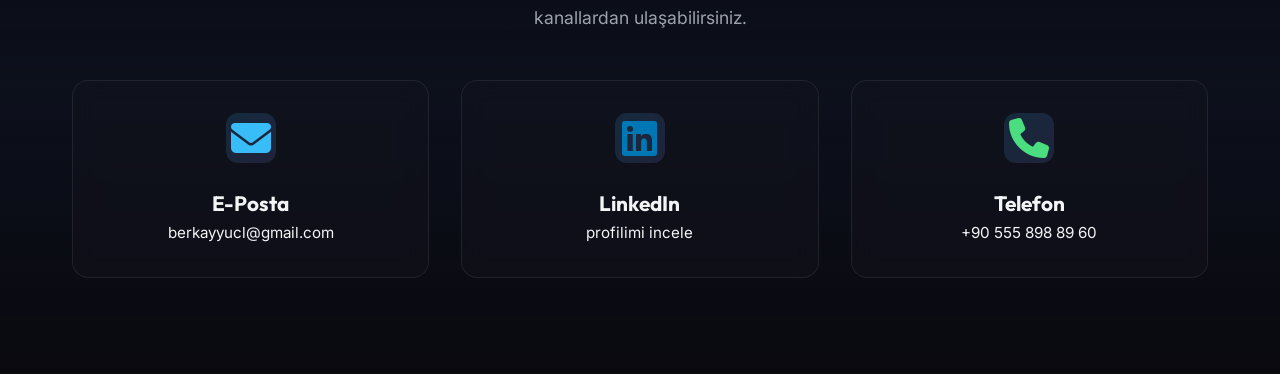
==== commit bf17ea0b: "Oyunlar sayfasını itch.io oyunlarına göre güncelle Ancient Lords, Dungeon Raider, Shadow Throne ve P" ====
--- a/index.html
+++ b/index.html
@@ -155,10 +155,9 @@
                                 class="fa-solid fa-dragon"></i></div>
                         <h3 style="margin-bottom: 1rem; font-size: 1.8rem;" data-i18n="portal_games_title">Oyun
                             Tasarımlarım</h3>
-                        <p style="color: var(--text-secondary); line-height: 1.6;" data-i18n="portal_games_desc">Word
-                            Tycoon, Tales of
-                            Nart ve daha fazlası. Fantastik hikayeler, mekanik tasarımları ve oyun motoru tecrübelerimi
-                            barındıran fantastik dünyam.</p>
+                        <p style="color: var(--text-secondary); line-height: 1.6;" data-i18n="portal_games_desc">Ancient Lords, Dungeon
+                            Raider, Shadow Throne, Philosopher's Stone ve 3rd Dimension. itch.io'da yayında olan, çoğu
+                            tarayıcıda oynanan oyunlarım.</p>
                         <div style="margin-top: 2rem; color: #a855f7; font-weight: 600;"><span
                                 data-i18n="portal_games_btn">Oyunları Keşfet</span> <i
                                 class="fa-solid fa-arrow-right"></i></div>
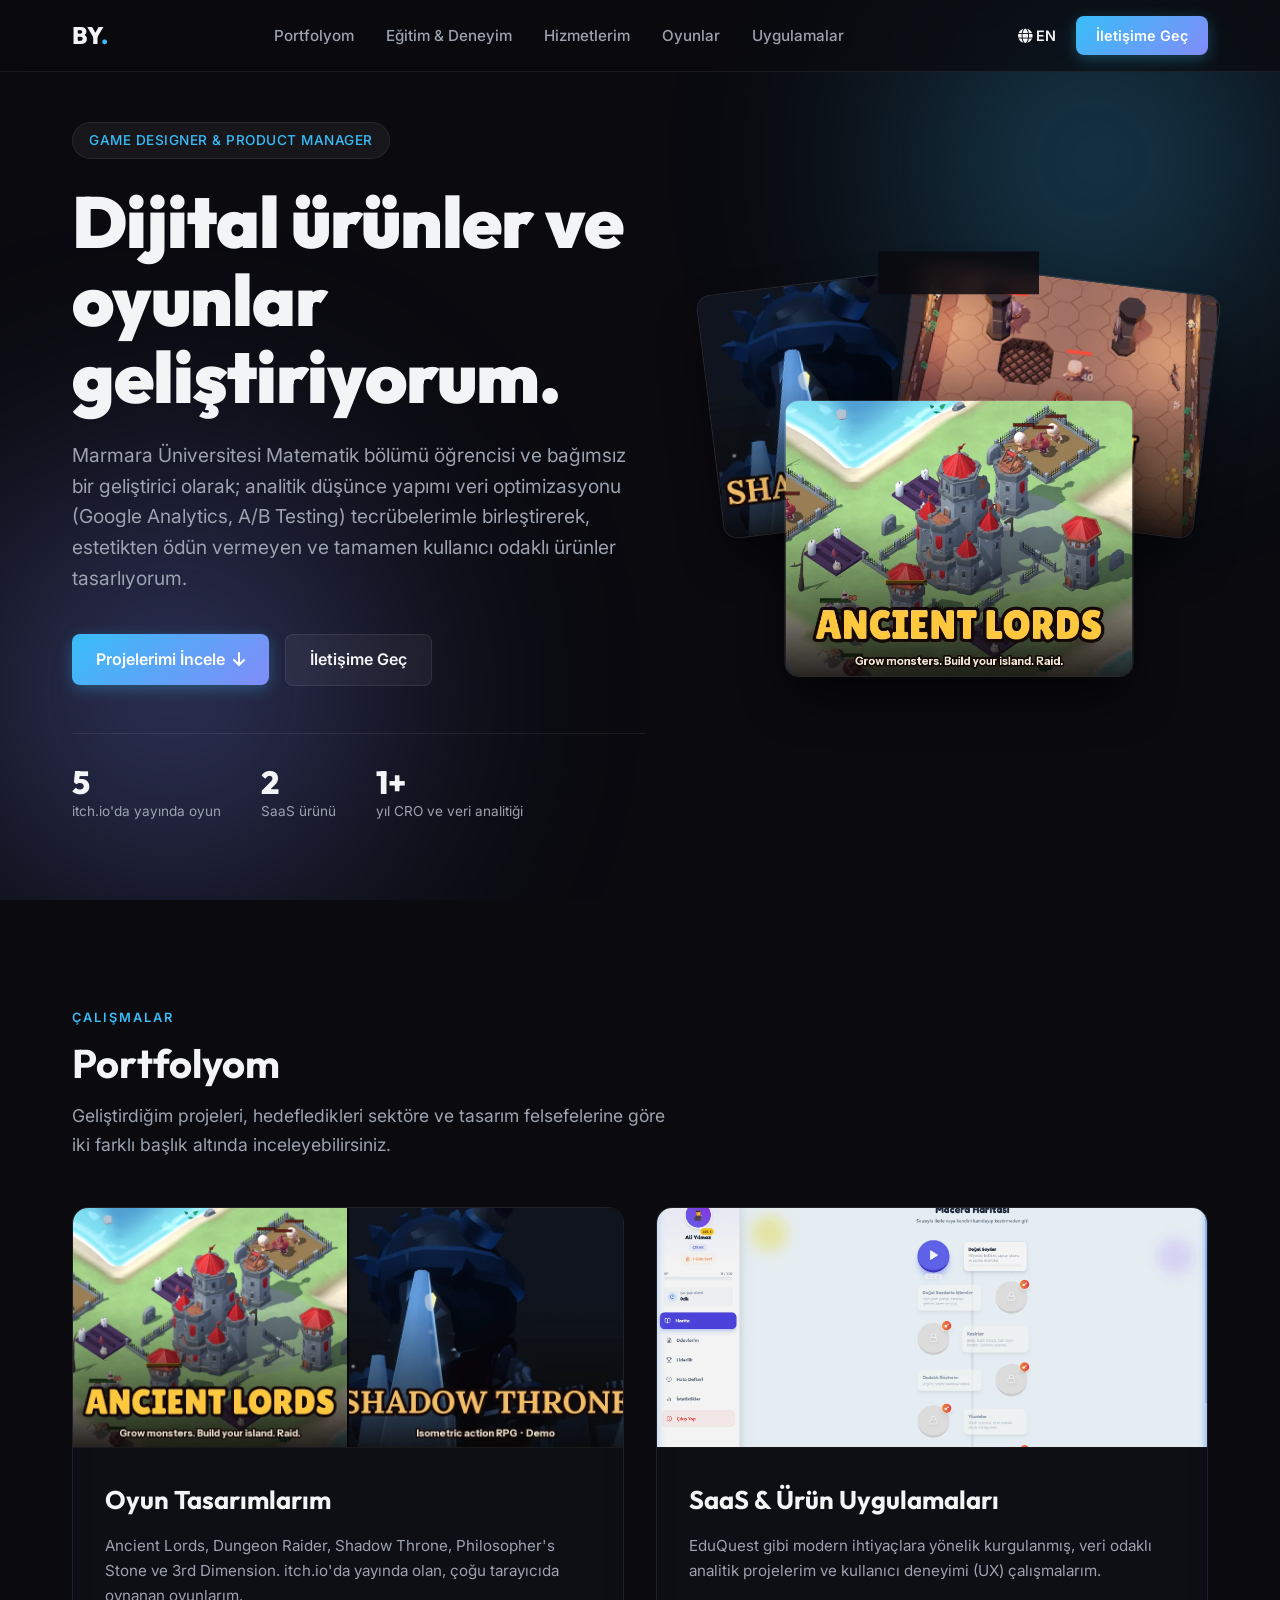
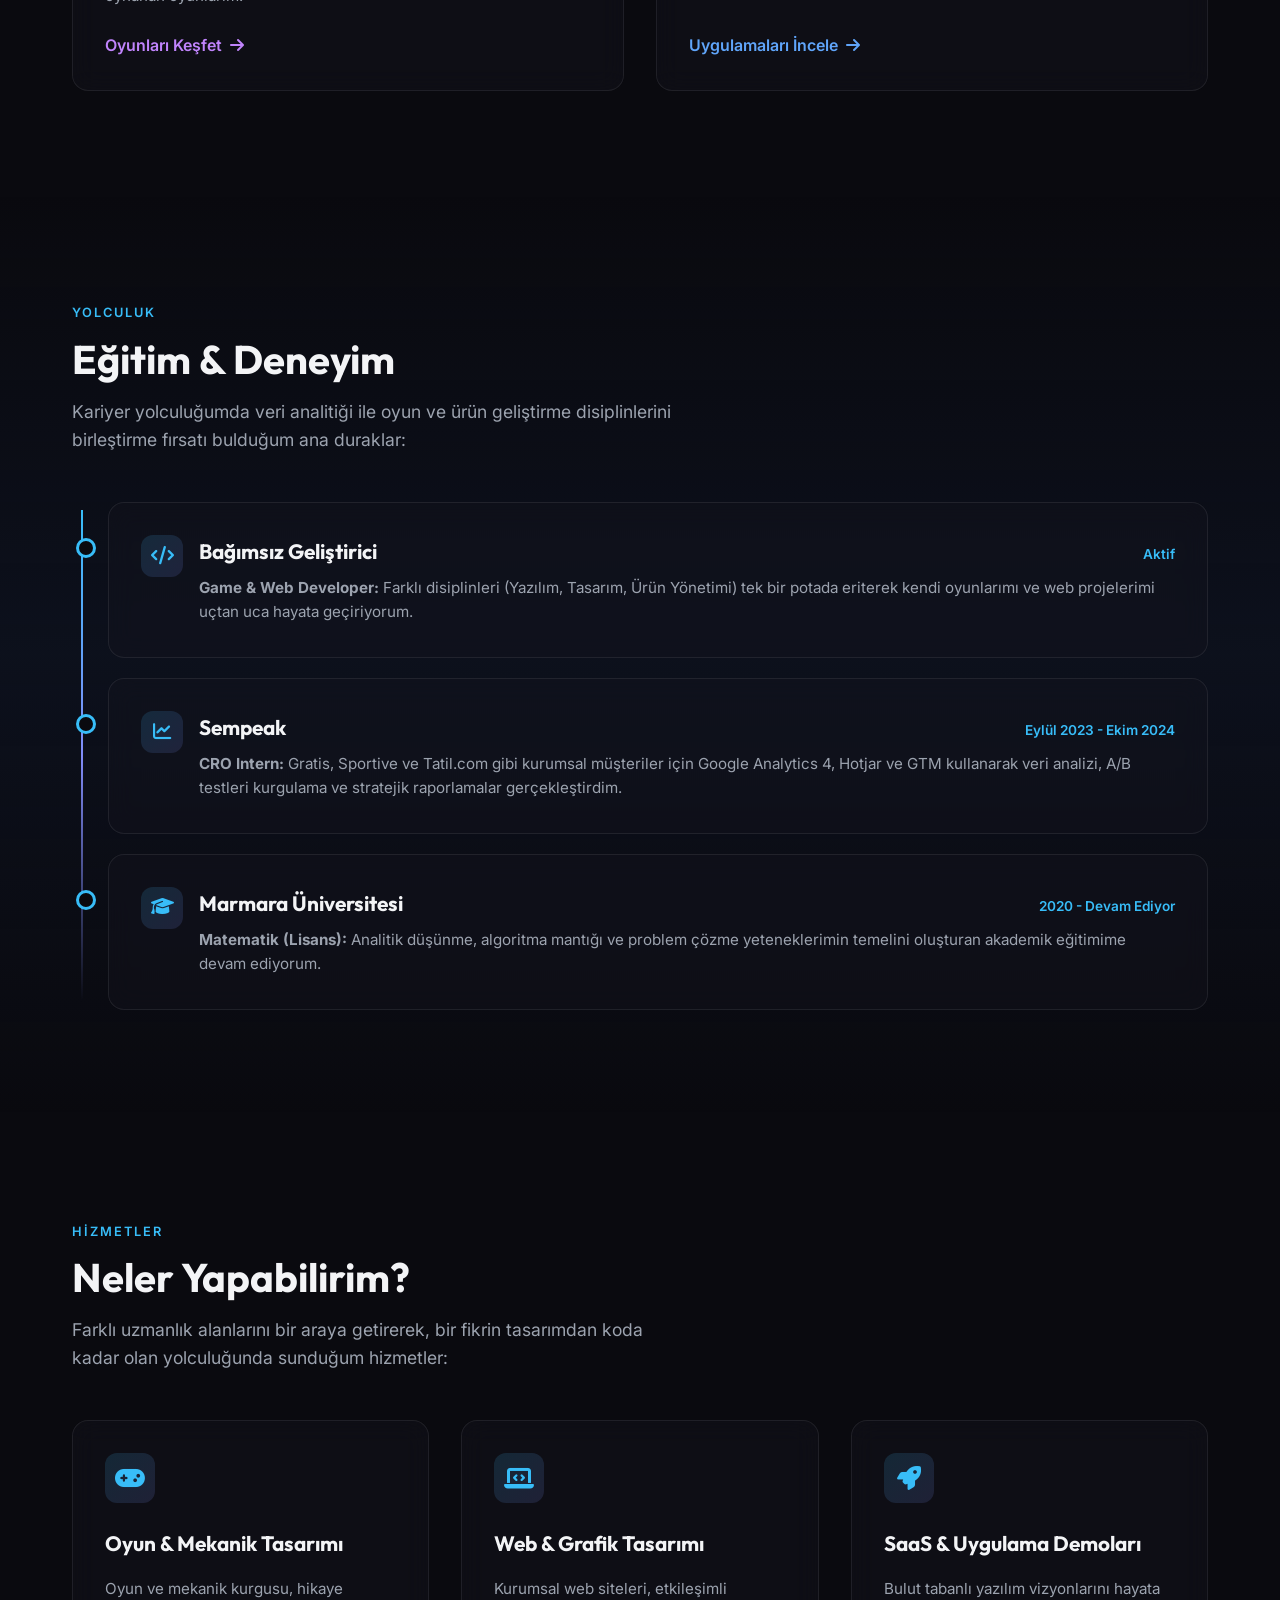
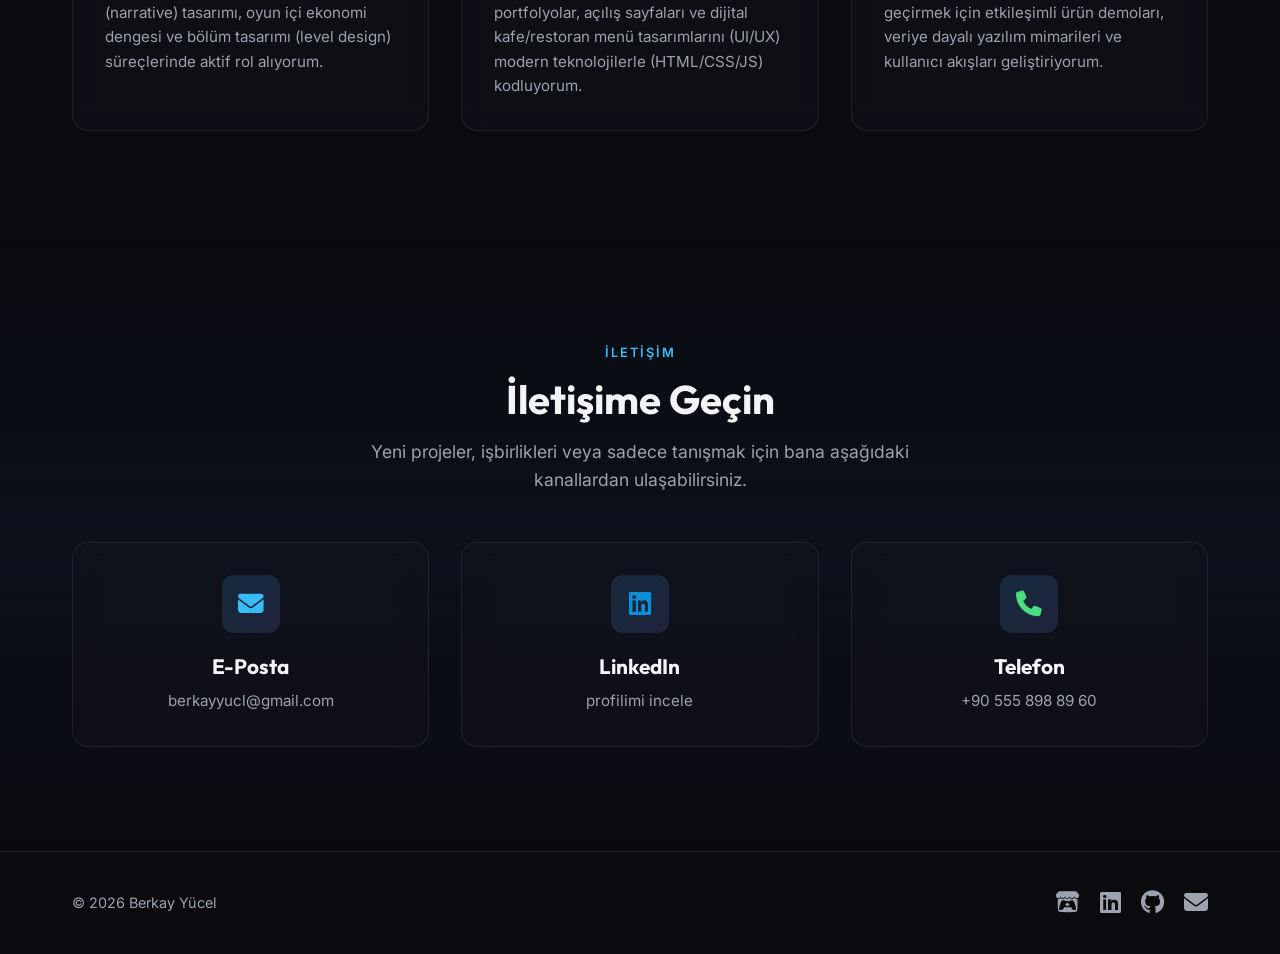
==== commit aa00505a: "Portfolyo tasarımını yenile - Ana sayfa: iki sütunlu hero (oyun kapakları + sayılar), görselli   por" ====
--- a/index.html
+++ b/index.html
@@ -4,11 +4,16 @@
 <head>
     <meta charset="UTF-8">
     <meta name="viewport" content="width=device-width, initial-scale=1.0">
-    <title>Portfolyo | Product Manager & Game Designer</title>
+    <title>Berkay Yücel | Game Designer & Product Manager</title>
+    <meta name="description"
+        content="Berkay Yücel: oyun tasarımcısı ve ürün geliştirici. itch.io'da yayında olan oyunlar, SaaS ürünleri ve veri analitiği deneyimi.">
+    <meta property="og:title" content="Berkay Yücel | Game Designer & Product Manager">
+    <meta property="og:description" content="Oyunlar, SaaS ürünleri ve veri analitiği.">
+    <meta property="og:image" content="https://celkay.github.io/berkayyucel-portfolio/assets/games/ancient-lords/banner.webp">
     <link rel="preconnect" href="https://fonts.googleapis.com">
     <link rel="preconnect" href="https://fonts.gstatic.com" crossorigin>
     <link
-        href="https://fonts.googleapis.com/css2?family=Outfit:wght@300;400;500;700;900&family=Inter:wght@400;500;600&display=swap"
+        href="https://fonts.googleapis.com/css2?family=Outfit:wght@300;400;500;700;800;900&family=Inter:wght@400;500;600&display=swap"
         rel="stylesheet">
     <link rel="stylesheet" href="styles.css">
     <!-- FontAwesome for Icons -->
@@ -24,214 +29,225 @@
 
     <nav class="navbar">
         <div class="nav-container">
-            <div class="logo">
+            <a href="index.html" class="logo">
                 <span class="logo-text">BY<span class="highlight">.</span></span>
-            </div>
-            <ul class="nav-links">
+            </a>
+            <ul class="nav-links" id="nav-links">
+                <li><a href="#portals" data-i18n="portals_title">Portfolyom</a></li>
                 <li><a href="#yaklasim" data-i18n="nav_education">Eğitim & Deneyim</a></li>
                 <li><a href="#hizmetler" data-i18n="nav_services">Hizmetlerim</a></li>
                 <li><a href="games.html" data-i18n="nav_games">Oyunlar</a></li>
                 <li><a href="apps.html" data-i18n="nav_apps">Uygulamalar</a></li>
             </ul>
-            <div style="display: flex; gap: 1rem; align-items: center;">
+            <div class="nav-actions">
                 <a href="#" id="lang-toggle"
                     style="color: var(--text-primary); text-decoration: none; font-weight: 600; font-size: 0.9rem; padding: 0.5rem; transition: color 0.3s;"><i
                         class="fa-solid fa-globe"></i> EN</a>
                 <a href="#iletisim-bolumu" class="btn btn-primary btn-small" data-i18n="nav_contact">İletişime Geç</a>
+                <button class="nav-toggle" aria-label="Menü" aria-controls="nav-links" aria-expanded="false"><i
+                        class="fa-solid fa-bars"></i></button>
             </div>
         </div>
     </nav>
 
     <header class="hero">
-        <div class="container hero-content">
-            <div class="badge" data-i18n="hero_badge">Game Designer & Product Manager</div>
-            <h1 class="hero-title" data-i18n="hero_title_main">Dijital ürünler ve oyunlar geliştiriyorum.</h1>
-            <p class="hero-subtitle" data-i18n="hero_subtitle">Marmara Üniversitesi Matematik bölümü öğrencisi ve
-                bağımsız bir geliştirici olarak; analitik düşünce yapımı veri optimizasyonu (Google
-                Analytics, A/B Testing) tecrübelerimle birleştirerek, estetikten ödün vermeyen ve tamamen kullanıcı
-                odaklı ürünler tasarlıyorum.</p>
-            <div class="hero-actions" style="gap: 1.5rem; justify-content: flex-start;">
-                <a href="#portals" class="btn btn-primary"
-                    style="background: linear-gradient(135deg, var(--accent-primary), var(--accent-secondary));"><span
-                        data-i18n="hero_btn_projects">Projelerimi İncele</span> <i
-                        class="fa-solid fa-arrow-down"></i></a>
-            </div>
+        <div class="container hero-grid">
+            <div class="hero-content">
+                <div class="badge" lang="en" data-i18n="hero_badge">Game Designer & Product Manager</div>
+                <h1 class="hero-title" data-i18n="hero_title_main">Dijital ürünler ve oyunlar geliştiriyorum.</h1>
+                <p class="hero-subtitle" data-i18n="hero_subtitle">Marmara Üniversitesi Matematik bölümü öğrencisi ve
+                    bağımsız bir geliştirici olarak; analitik düşünce yapımı veri optimizasyonu (Google
+                    Analytics, A/B Testing) tecrübelerimle birleştirerek, estetikten ödün vermeyen ve tamamen kullanıcı
+                    odaklı ürünler tasarlıyorum.</p>
+                <div class="hero-actions">
+                    <a href="#portals" class="btn btn-primary"><span data-i18n="hero_btn_projects">Projelerimi
+                            İncele</span> <i class="fa-solid fa-arrow-down"></i></a>
+                    <a href="#iletisim-bolumu" class="btn btn-secondary"><span data-i18n="nav_contact">İletişime
+                            Geç</span></a>
+                </div>
+                <div class="hero-stats">
+                    <div class="hero-stat"><strong>5</strong><span data-i18n="stat_games">itch.io'da yayında oyun</span>
+                    </div>
+                    <div class="hero-stat"><strong>2</strong><span data-i18n="stat_apps">SaaS ürünü</span></div>
+                    <div class="hero-stat"><strong>1+</strong><span data-i18n="stat_cro">yıl CRO ve veri analitiği</span>
+                    </div>
+                </div>
+            </div>
+
+            <a href="games.html" class="cover-stack" aria-label="Oyunlar">
+                <img src="assets/games/shadow-throne/cover.webp" alt="Shadow Throne" width="630" height="500">
+                <img src="assets/games/dungeon-raider/cover.webp" alt="Dungeon Raider" width="630" height="500">
+                <img src="assets/games/ancient-lords/cover.webp" alt="Ancient Lords" width="630" height="500">
+                <span class="cover-pill"><i class="fa-brands fa-itch-io"></i> <span data-i18n="cover_pill">Tarayıcıda
+                        oyna</span></span>
+            </a>
         </div>
     </header>
 
-    <section id="yaklasim" class="section">
+    <section id="portals" class="section">
         <div class="container">
+            <span class="section-eyebrow" data-i18n="eyebrow_work">Çalışmalar</span>
+            <h2 class="section-title" data-i18n="portals_title">Portfolyom</h2>
+            <p class="section-desc" data-i18n="portals_desc">Geliştirdiğim projeleri, hedefledikleri sektöre ve tasarım
+                felsefelerine göre iki farklı başlık altında inceleyebilirsiniz.</p>
+
+            <div class="grid grid-2">
+
+                <!-- Games Portal -->
+                <a href="games.html" class="portal-card games-portal">
+                    <div class="glass-card">
+                        <div class="portal-media covers">
+                            <img src="assets/games/ancient-lords/cover.webp" alt="Ancient Lords" loading="lazy">
+                            <img src="assets/games/shadow-throne/cover.webp" alt="Shadow Throne" loading="lazy">
+                        </div>
+                        <div class="portal-body">
+                            <h3 data-i18n="portal_games_title">Oyun Tasarımlarım</h3>
+                            <p data-i18n="portal_games_desc">Ancient Lords, Dungeon Raider, Shadow Throne, Philosopher's
+                                Stone ve 3rd Dimension. itch.io'da yayında olan, çoğu tarayıcıda oynanan oyunlarım.</p>
+                            <div class="portal-link"><span data-i18n="portal_games_btn">Oyunları Keşfet</span> <i
+                                    class="fa-solid fa-arrow-right"></i></div>
+                        </div>
+                    </div>
+                </a>
+
+                <!-- Apps Portal -->
+                <a href="apps.html" class="portal-card apps-portal">
+                    <div class="glass-card">
+                        <div class="portal-media">
+                            <img src="assets/mathquest_map.webp" alt="MathQuest" loading="lazy">
+                        </div>
+                        <div class="portal-body">
+                            <h3 data-i18n="portal_apps_title">SaaS & Ürün Uygulamaları</h3>
+                            <p data-i18n="portal_apps_desc">EduQuest gibi modern ihtiyaçlara yönelik kurgulanmış, veri
+                                odaklı analitik projelerim ve kullanıcı deneyimi (UX) çalışmalarım.</p>
+                            <div class="portal-link"><span data-i18n="portal_apps_btn">Uygulamaları İncele</span> <i
+                                    class="fa-solid fa-arrow-right"></i></div>
+                        </div>
+                    </div>
+                </a>
+
+            </div>
+        </div>
+    </section>
+
+    <section id="yaklasim" class="section dark-section">
+        <div class="container">
+            <span class="section-eyebrow" data-i18n="eyebrow_journey">Yolculuk</span>
             <h2 class="section-title" data-i18n="edu_title">Eğitim & Deneyim</h2>
             <p class="section-desc" data-i18n="edu_desc">Kariyer yolculuğumda veri analitiği ile oyun ve ürün geliştirme
-                disiplinlerini
-                birleştirme fırsatı bulduğum ana duraklar:</p>
-
-            <div class="grid grid-3">
-                <div class="glass-card flex-col">
+                disiplinlerini birleştirme fırsatı bulduğum ana duraklar:</p>
+
+            <div class="timeline">
+                <div class="glass-card timeline-item">
                     <div class="card-icon"><i class="fa-solid fa-code"></i></div>
-                    <h3 data-i18n="edu_1_title">Bağımsız Geliştirici</h3>
-                    <span style="color:var(--accent-primary); font-size:0.9rem; margin-top:-0.5rem;"
-                        data-i18n="edu_1_date">Aktif</span>
+                    <div class="timeline-head">
+                        <h3 data-i18n="edu_1_title">Bağımsız Geliştirici</h3>
+                        <span class="timeline-date" data-i18n="edu_1_date">Aktif</span>
+                    </div>
                     <p data-i18n="edu_1_body"><strong>Game & Web Developer:</strong> Farklı disiplinleri (Yazılım,
-                        Tasarım, Ürün Yönetimi) tek
-                        bir potada eriterek kendi oyunlarımı ve web projelerimi uçtan uca hayata geçiriyorum.</p>
-                </div>
-                <div class="glass-card flex-col">
+                        Tasarım, Ürün Yönetimi) tek bir potada eriterek kendi oyunlarımı ve web projelerimi uçtan uca
+                        hayata geçiriyorum.</p>
+                </div>
+                <div class="glass-card timeline-item">
                     <div class="card-icon"><i class="fa-solid fa-chart-line"></i></div>
-                    <h3 data-i18n="edu_2_title">Sempeak</h3>
-                    <span style="color:var(--accent-primary); font-size:0.9rem; margin-top:-0.5rem;"
-                        data-i18n="edu_2_date">Eylül 2023 -
-                        Ekim 2024</span>
+                    <div class="timeline-head">
+                        <h3 data-i18n="edu_2_title">Sempeak</h3>
+                        <span class="timeline-date" data-i18n="edu_2_date">Eylül 2023 - Ekim 2024</span>
+                    </div>
                     <p data-i18n="edu_2_body"><strong>CRO Intern:</strong> Gratis, Sportive ve Tatil.com gibi kurumsal
-                        müşteriler için
-                        Google Analytics 4, Hotjar ve GTM kullanarak veri analizi, A/B testleri kurgulama ve stratejik
-                        raporlamalar gerçekleştirdim.</p>
-                </div>
-                <div class="glass-card flex-col">
+                        müşteriler için Google Analytics 4, Hotjar ve GTM kullanarak veri analizi, A/B testleri kurgulama
+                        ve stratejik raporlamalar gerçekleştirdim.</p>
+                </div>
+                <div class="glass-card timeline-item">
                     <div class="card-icon"><i class="fa-solid fa-graduation-cap"></i></div>
-                    <h3 data-i18n="edu_3_title">Marmara Üniversitesi</h3>
-                    <span style="color:var(--accent-primary); font-size:0.9rem; margin-top:-0.5rem;"
-                        data-i18n="edu_3_date">2020 - Devam
-                        Ediyor</span>
+                    <div class="timeline-head">
+                        <h3 data-i18n="edu_3_title">Marmara Üniversitesi</h3>
+                        <span class="timeline-date" data-i18n="edu_3_date">2020 - Devam Ediyor</span>
+                    </div>
                     <p data-i18n="edu_3_body"><strong>Matematik (Lisans):</strong> Analitik düşünme, algoritma mantığı
-                        ve problem çözme
-                        yeteneklerimin temelini oluşturan akademik eğitimime devam ediyorum.</p>
-                </div>
-            </div>
-        </div>
-    </section>
-
-    </div>
-    </section>
-
-    <section id="hizmetler" class="section dark-section">
+                        ve problem çözme yeteneklerimin temelini oluşturan akademik eğitimime devam ediyorum.</p>
+                </div>
+            </div>
+        </div>
+    </section>
+
+    <section id="hizmetler" class="section">
         <div class="container">
+            <span class="section-eyebrow" data-i18n="eyebrow_services">Hizmetler</span>
             <h2 class="section-title" data-i18n="services_title">Neler Yapabilirim?</h2>
             <p class="section-desc" data-i18n="services_desc">Farklı uzmanlık alanlarını bir araya getirerek, bir fikrin
-                tasarımdan koda kadar
-                olan yolculuğunda sunduğum hizmetler:</p>
-
-            <div class="grid grid-3" style="margin-top: 3rem;">
+                tasarımdan koda kadar olan yolculuğunda sunduğum hizmetler:</p>
+
+            <div class="grid grid-3">
                 <div class="glass-card flex-col">
                     <div class="card-icon"><i class="fa-solid fa-gamepad"></i></div>
                     <h3 data-i18n="svc_1_title">Oyun & Mekanik Tasarımı</h3>
                     <p data-i18n="svc_1_body">Oyun ve mekanik kurgusu, hikaye (narrative) tasarımı, oyun içi ekonomi
-                        dengesi ve bölüm tasarımı
-                        (level design) süreçlerinde aktif rol alıyorum.</p>
+                        dengesi ve bölüm tasarımı (level design) süreçlerinde aktif rol alıyorum.</p>
                 </div>
                 <div class="glass-card flex-col">
                     <div class="card-icon"><i class="fa-solid fa-laptop-code"></i></div>
                     <h3 data-i18n="svc_2_title">Web & Grafik Tasarımı</h3>
-                    <p data-i18n="svc_2_body">Kullanıcı odaklı modern web arayüzlerinin yanı sıra, kafe ve restoranlar
-                        için dijital/katalog
-                        menü tasarımları yapıyor; vizyonunuzu estetik ve işlevsel kreatif ürünlere dönüştürüyorum.</p>
+                    <p data-i18n="svc_2_body">Kurumsal web siteleri, etkileşimli portfolyolar, açılış sayfaları ve dijital
+                        kafe/restoran menü tasarımlarını (UI/UX) modern teknolojilerle (HTML/CSS/JS) kodluyorum.</p>
                 </div>
                 <div class="glass-card flex-col">
                     <div class="card-icon"><i class="fa-solid fa-rocket"></i></div>
                     <h3 data-i18n="svc_3_title">SaaS & Uygulama Demoları</h3>
                     <p data-i18n="svc_3_body">Bulut tabanlı yazılım vizyonlarını hayata geçirmek için etkileşimli ürün
-                        demoları, veriye dayalı
-                        yazılım mimarileri ve kullanıcı akışları geliştiriyorum.</p>
-                </div>
-            </div>
-        </div>
-    </section>
-
-    <section id="portals" class="section">
-        <div class="container">
-            <h2 class="section-title" data-i18n="portals_title">Portfolyom</h2>
-            <p class="section-desc" data-i18n="portals_desc">Geliştirdiğim projeleri, hedefledikleri sektöre ve tasarım
-                felsefelerine göre iki
-                farklı başlık altında inceleyebilirsiniz.</p>
-
-            <div class="grid grid-2" style="margin-top: 3rem;">
-
-                <!-- Games Portal -->
-                <a href="games.html" class="portal-card games-portal"
-                    style="text-decoration: none; color: inherit; display: block;">
-                    <div class="glass-card"
-                        style="height: 100%; transition: transform 0.3s ease, border-color 0.3s ease; border: 2px solid transparent;">
-                        <div class="card-icon" style="background: rgba(168,85,247,0.1); color: #a855f7;"><i
-                                class="fa-solid fa-dragon"></i></div>
-                        <h3 style="margin-bottom: 1rem; font-size: 1.8rem;" data-i18n="portal_games_title">Oyun
-                            Tasarımlarım</h3>
-                        <p style="color: var(--text-secondary); line-height: 1.6;" data-i18n="portal_games_desc">Ancient Lords, Dungeon
-                            Raider, Shadow Throne, Philosopher's Stone ve 3rd Dimension. itch.io'da yayında olan, çoğu
-                            tarayıcıda oynanan oyunlarım.</p>
-                        <div style="margin-top: 2rem; color: #a855f7; font-weight: 600;"><span
-                                data-i18n="portal_games_btn">Oyunları Keşfet</span> <i
-                                class="fa-solid fa-arrow-right"></i></div>
-                    </div>
-                </a>
-
-                <!-- Apps Portal -->
-                <a href="apps.html" class="portal-card apps-portal"
-                    style="text-decoration: none; color: inherit; display: block;">
-                    <div class="glass-card"
-                        style="height: 100%; transition: transform 0.3s ease, border-color 0.3s ease; border: 2px solid transparent;">
-                        <div class="card-icon" style="background: rgba(59,130,246,0.1); color: #3b82f6;"><i
-                                class="fa-solid fa-layer-group"></i></div>
-                        <h3 style="margin-bottom: 1rem; font-size: 1.8rem;" data-i18n="portal_apps_title">SaaS & Ürün
-                            Uygulamaları</h3>
-                        <p style="color: var(--text-secondary); line-height: 1.6;" data-i18n="portal_apps_desc">EduQuest
-                            gibi modern
-                            ihtiyaçlara yönelik kurgulanmış, veri odaklı analitik projelerim ve kullanıcı deneyimi (UX)
-                            çalışmalarım.</p>
-                        <div style="margin-top: 2rem; color: #3b82f6; font-weight: 600;"><span
-                                data-i18n="portal_apps_btn">Uygulamaları İncele</span> <i
-                                class="fa-solid fa-arrow-right"></i></div>
-                    </div>
-                </a>
-
-            </div>
-        </div>
-    </section>
-
-    <!-- Lightbox Modal -->
-    <div id="lightbox" class="lightbox">
-        <span class="lightbox-close">&times;</span>
-        <button class="lightbox-prev"><i class="fa-solid fa-chevron-left"></i></button>
-        <img class="lightbox-content" id="lightbox-img">
-        <button class="lightbox-next"><i class="fa-solid fa-chevron-right"></i></button>
-    </div>
+                        demoları, veriye dayalı yazılım mimarileri ve kullanıcı akışları geliştiriyorum.</p>
+                </div>
+            </div>
+        </div>
+    </section>
 
     <section id="iletisim-bolumu" class="section dark-section">
         <div class="container" style="text-align: center;">
+            <span class="section-eyebrow" data-i18n="eyebrow_contact">İletişim</span>
             <h2 class="section-title" data-i18n="contact_title">İletişime Geçin</h2>
-            <p class="section-desc" style="margin: 0 auto; text-align: center;" data-i18n="contact_desc">Yeni projeler,
-                işbirlikleri veya sadece
-                tanışmak için bana aşağıdaki kanallardan
-                ulaşabilirsiniz.</p>
-
-            <div class="grid grid-3" style="margin-top: 3rem;">
-                <a href="mailto:berkayyucl@gmail.com" class="glass-card"
-                    style="display: flex; flex-direction: column; justify-content: center; align-items: center; text-decoration: none; color: inherit; text-align: center;">
-                    <div class="card-icon" style="font-size: 2.5rem; color: var(--accent-primary);"><i
-                            class="fa-solid fa-envelope"></i></div>
-                    <h3 style="margin-top: 1rem;">E-Posta</h3>
-                    <p style="color: var(--text-secondary);">berkayyucl@gmail.com</p>
+            <p class="section-desc" style="margin: 0 auto 3rem; text-align: center;" data-i18n="contact_desc">Yeni
+                projeler, işbirlikleri veya sadece tanışmak için bana aşağıdaki kanallardan ulaşabilirsiniz.</p>
+
+            <div class="grid grid-3">
+                <a href="mailto:berkayyucl@gmail.com" class="glass-card contact-card">
+                    <div class="card-icon"><i class="fa-solid fa-envelope"></i></div>
+                    <h3>E-Posta</h3>
+                    <p>berkayyucl@gmail.com</p>
                 </a>
                 <a href="https://www.linkedin.com/in/berkay-yücel/" target="_blank" rel="noopener noreferrer"
-                    class="glass-card"
-                    style="display: flex; flex-direction: column; justify-content: center; align-items: center; text-decoration: none; color: inherit; text-align: center;">
-                    <div class="card-icon" style="font-size: 2.5rem; color: #0077b5;"><i
-                            class="fa-brands fa-linkedin"></i></div>
-                    <h3 style="margin-top: 1rem;">LinkedIn</h3>
-                    <p style="color: var(--text-secondary);">profilimi incele</p>
-                </a>
-                <a href="tel:+905558988960" class="glass-card"
-                    style="display: flex; flex-direction: column; justify-content: center; align-items: center; text-decoration: none; color: inherit; text-align: center;">
-                    <div class="card-icon" style="font-size: 2.5rem; color: #4ade80;"><i class="fa-solid fa-phone"></i>
-                    </div>
-                    <h3 style="margin-top: 1rem;">Telefon</h3>
-                    <p style="color: var(--text-secondary);">+90 555 898 89 60</p>
-                </a>
-            </div>
-        </div>
-    </section>
+                    class="glass-card contact-card">
+                    <div class="card-icon" style="color: #0a8fd8;"><i class="fa-brands fa-linkedin"></i></div>
+                    <h3>LinkedIn</h3>
+                    <p data-i18n="contact_linkedin">profilimi incele</p>
+                </a>
+                <a href="tel:+905558988960" class="glass-card contact-card">
+                    <div class="card-icon" style="color: #4ade80;"><i class="fa-solid fa-phone"></i></div>
+                    <h3 data-i18n="contact_phone">Telefon</h3>
+                    <p>+90 555 898 89 60</p>
+                </a>
+            </div>
+        </div>
+    </section>
+
+    <footer class="site-footer">
+        <div class="container footer-content">
+            <div class="footer-left">
+                <p>© 2026 Berkay Yücel</p>
+            </div>
+            <div class="footer-right">
+                <a href="https://celkay.itch.io" target="_blank" rel="noopener noreferrer" aria-label="itch.io"><i
+                        class="fa-brands fa-itch-io"></i></a>
+                <a href="https://www.linkedin.com/in/berkay-yücel/" target="_blank" rel="noopener noreferrer"
+                    aria-label="LinkedIn"><i class="fa-brands fa-linkedin"></i></a>
+                <a href="https://github.com/celkay" target="_blank" rel="noopener noreferrer" aria-label="GitHub"><i
+                        class="fa-brands fa-github"></i></a>
+                <a href="mailto:berkayyucl@gmail.com" aria-label="E-Posta"><i class="fa-solid fa-envelope"></i></a>
+            </div>
+        </div>
+    </footer>
 
     <script src="lang.js"></script>
     <script src="script.js"></script>
 </body>
 
-</html>+</html>
--- a/styles.css
+++ b/styles.css
@@ -12,6 +12,15 @@
     --gradient-glow: linear-gradient(135deg, rgba(56, 189, 248, 0.15), rgba(129, 140, 248, 0.15));
     --font-heading: 'Outfit', sans-serif;
     --font-body: 'Inter', sans-serif;
+
+    /* Aliases used by inline styles in the pages */
+    --text-primary: var(--text-main);
+    --text-secondary: var(--text-muted);
+
+    --nav-bg: rgba(10, 10, 15, 0.72);
+    --radius: 16px;
+    --gutter: clamp(1rem, 4vw, 2rem);
+    --card-pad: 2rem;
 }
 
 * {
@@ -45,7 +54,21 @@
 .container {
     max-width: 1200px;
     margin: 0 auto;
-    padding: 0 2rem;
+    padding: 0 var(--gutter);
+}
+
+img {
+    max-width: 100%;
+}
+
+:focus-visible {
+    outline: 2px solid var(--accent-primary);
+    outline-offset: 3px;
+}
+
+::selection {
+    background: var(--accent-primary);
+    color: var(--bg-dark);
 }
 
 /* =============================
@@ -92,9 +115,11 @@
     position: fixed;
     top: 0;
     width: 100%;
-    padding: 1.5rem 0;
+    padding: 1rem 0;
     z-index: 100;
-    backdrop-filter: blur(10px);
+    background: var(--nav-bg);
+    backdrop-filter: blur(14px);
+    -webkit-backdrop-filter: blur(14px);
     border-bottom: 1px solid var(--border-glass);
     transition: all 0.3s ease;
 }
@@ -102,7 +127,8 @@
 .nav-container {
     max-width: 1200px;
     margin: 0 auto;
-    padding: 0 2rem;
+    padding: 0 var(--gutter);
+    gap: 1rem;
     display: flex;
     justify-content: space-between;
     align-items: center;
@@ -131,8 +157,42 @@
     transition: color 0.3s ease;
 }
 
-.nav-links a:hover {
+.nav-links a:hover,
+.nav-links a.active {
     color: var(--text-main);
+}
+
+.nav-links a.active {
+    position: relative;
+}
+
+.nav-links a.active::after {
+    content: '';
+    position: absolute;
+    left: 0;
+    right: 0;
+    bottom: -6px;
+    height: 2px;
+    border-radius: 2px;
+    background: var(--accent-primary);
+}
+
+.nav-actions {
+    display: flex;
+    gap: 0.75rem;
+    align-items: center;
+}
+
+.nav-toggle {
+    display: none;
+    width: 42px;
+    height: 42px;
+    border-radius: 10px;
+    border: 1px solid var(--border-glass);
+    background: rgba(255, 255, 255, 0.04);
+    color: var(--text-main);
+    font-size: 1.1rem;
+    cursor: pointer;
 }
 
 /* =============================
@@ -195,7 +255,7 @@
     min-height: 100vh;
     display: flex;
     align-items: center;
-    padding-top: 80px;
+    padding: 110px 0 4rem;
 }
 
 .hero-content {
@@ -218,9 +278,9 @@
 
 .hero-title {
     font-family: var(--font-heading);
-    font-size: 4.5rem;
+    font-size: clamp(2.4rem, 6vw, 4.5rem);
     font-weight: 900;
-    line-height: 1.1;
+    line-height: 1.08;
     margin-bottom: 1.5rem;
     letter-spacing: -1px;
 }
@@ -233,14 +293,15 @@
 }
 
 .hero-subtitle {
-    font-size: 1.25rem;
+    font-size: clamp(1.02rem, 1.6vw, 1.2rem);
     color: var(--text-muted);
     margin-bottom: 2.5rem;
-    max-width: 650px;
+    max-width: 620px;
 }
 
 .hero-actions {
     display: flex;
+    flex-wrap: wrap;
     gap: 1rem;
 }
 
@@ -248,12 +309,23 @@
    SHARED SECTION STYLES
 ============================= */
 .section {
-    padding: 6rem 0;
+    padding: clamp(4rem, 9vw, 6.5rem) 0;
+}
+
+.section-eyebrow {
+    display: inline-block;
+    font-size: 0.8rem;
+    font-weight: 600;
+    letter-spacing: 2px;
+    text-transform: uppercase;
+    color: var(--accent-primary);
+    margin-bottom: 0.75rem;
 }
 
 .section-title {
     font-family: var(--font-heading);
-    font-size: 2.5rem;
+    font-size: clamp(1.9rem, 4vw, 2.5rem);
+    line-height: 1.15;
     margin-bottom: 1rem;
     font-weight: 700;
 }
@@ -289,13 +361,13 @@
     background: var(--bg-card);
     backdrop-filter: blur(12px);
     border: 1px solid var(--border-glass);
-    border-radius: 16px;
-    padding: 2rem;
+    border-radius: var(--radius);
+    padding: var(--card-pad);
     transition: transform 0.3s ease, border-color 0.3s ease;
 }
 
 .glass-card:hover {
-    transform: translateY(-5px);
+    transform: translateY(-3px);
     border-color: rgba(255, 255, 255, 0.15);
 }
 
@@ -661,15 +733,72 @@
         grid-template-columns: repeat(2, 1fr);
     }
 
-    .hero-title {
-        font-size: 3.5rem;
-    }
 }
 
 @media (max-width: 768px) {
+    .nav-toggle {
+        display: inline-flex;
+        align-items: center;
+        justify-content: center;
+    }
+
+    .nav-actions .btn {
+        display: none;
+    }
+
     .nav-links {
         display: none;
-        /* simple mobile fix for demo */
+        position: absolute;
+        top: 100%;
+        left: 0;
+        right: 0;
+        flex-direction: column;
+        gap: 0;
+        padding: 0.5rem var(--gutter) 1rem;
+        background: var(--bg-dark);
+        box-shadow: 0 20px 40px rgba(0, 0, 0, 0.5);
+        border-bottom: 1px solid var(--border-glass);
+    }
+
+    .navbar.menu-open .nav-links {
+        display: flex;
+    }
+
+    .nav-links a {
+        display: block;
+        padding: 0.8rem 0;
+        font-size: 1.05rem;
+    }
+
+    .nav-links li + li {
+        border-top: 1px solid var(--border-glass);
+    }
+
+    .nav-links a.active::after {
+        display: none;
+    }
+
+    :root {
+        --card-pad: 1.4rem;
+    }
+
+    .lightbox-prev,
+    .lightbox-next {
+        width: 44px;
+        height: 44px;
+        font-size: 18px;
+    }
+
+    .lightbox-prev {
+        left: 10px;
+    }
+
+    .lightbox-next {
+        right: 10px;
+    }
+
+    .lightbox-close {
+        right: 18px;
     }
 
     .grid-3,
@@ -677,12 +806,450 @@
         grid-template-columns: 1fr;
     }
 
-    .hero-title {
-        font-size: 2.8rem;
-    }
-
     .protected-header {
         flex-direction: column;
         gap: 1rem;
     }
-}+}
+
+/* =============================
+   HOME: HERO
+============================= */
+.hero-grid {
+    display: grid;
+    grid-template-columns: minmax(0, 1.15fr) minmax(0, 1fr);
+    gap: clamp(2rem, 5vw, 4rem);
+    align-items: center;
+}
+
+.hero-grid .hero-content {
+    max-width: none;
+}
+
+.badge[lang="en"] {
+    text-transform: uppercase;
+}
+
+.hero-stats {
+    display: flex;
+    flex-wrap: wrap;
+    gap: 1rem 2.5rem;
+    margin-top: 3rem;
+    padding-top: 2rem;
+    border-top: 1px solid var(--border-glass);
+}
+
+.hero-stat strong {
+    display: block;
+    font-family: var(--font-heading);
+    font-size: 2rem;
+    font-weight: 800;
+    line-height: 1;
+    color: var(--text-main);
+}
+
+.hero-stat span {
+    font-size: 0.85rem;
+    color: var(--text-muted);
+}
+
+/* =============================
+   SUB-PAGE HERO + GAME INDEX
+============================= */
+.page-hero {
+    padding: 130px 0 3.5rem;
+    text-align: center;
+    border-bottom: 1px solid var(--border-glass);
+}
+
+.page-hero .hero-content {
+    max-width: 820px;
+    margin: 0 auto;
+}
+
+.page-hero .badge {
+    margin: 0 auto 1.5rem;
+}
+
+.page-hero .hero-title {
+    font-size: clamp(2.2rem, 5vw, 3.2rem);
+}
+
+.page-hero .hero-subtitle {
+    margin: 0 auto 2rem;
+}
+
+.game-index {
+    display: grid;
+    grid-template-columns: repeat(5, minmax(0, 1fr));
+    gap: 1rem;
+    max-width: 1100px;
+    margin: 3rem auto 0;
+    padding: 0 var(--gutter);
+}
+
+.game-index a {
+    display: block;
+    text-align: left;
+    border-radius: 10px;
+    overflow: hidden;
+    border: 1px solid var(--border-glass);
+    background: rgba(0, 0, 0, 0.3);
+    transition: transform 0.3s ease, border-color 0.3s ease;
+}
+
+.game-index a:hover {
+    transform: translateY(-4px);
+    border-color: var(--accent-primary);
+}
+
+.game-index img {
+    display: block;
+    width: 100%;
+    height: auto;
+    aspect-ratio: 630 / 500;
+    object-fit: cover;
+}
+
+.game-index span {
+    display: block;
+    padding: 0.55rem 0.75rem;
+    font-size: 0.85rem;
+    font-weight: 600;
+    white-space: nowrap;
+    overflow: hidden;
+    text-overflow: ellipsis;
+}
+
+@media (max-width: 900px) {
+    .game-index {
+        display: flex;
+        overflow-x: auto;
+        scroll-snap-type: x mandatory;
+        scroll-padding-inline: var(--gutter);
+        padding-bottom: 0.75rem;
+    }
+
+    .game-index a {
+        flex: 0 0 160px;
+        scroll-snap-align: start;
+    }
+}
+
+.cover-stack {
+    position: relative;
+    aspect-ratio: 1 / 0.82;
+    display: block;
+}
+
+.cover-stack img {
+    position: absolute;
+    width: 62%;
+    height: auto;
+    aspect-ratio: 630 / 500;
+    object-fit: cover;
+    border-radius: 14px;
+    border: 1px solid rgba(255, 255, 255, 0.12);
+    box-shadow: 0 25px 50px -12px rgba(0, 0, 0, 0.7);
+    transition: transform 0.45s ease;
+}
+
+.cover-stack img:nth-child(1) {
+    top: 2%;
+    left: 0;
+    transform: rotate(-7deg);
+    z-index: 1;
+}
+
+.cover-stack img:nth-child(2) {
+    top: 2%;
+    right: 0;
+    transform: rotate(7deg);
+    z-index: 2;
+}
+
+.cover-stack img:nth-child(3) {
+    bottom: 0;
+    left: 50%;
+    width: 70%;
+    transform: translateX(-50%);
+    z-index: 3;
+}
+
+.cover-stack:hover img:nth-child(1) {
+    transform: rotate(-10deg) translate(-12px, -6px);
+}
+
+.cover-stack:hover img:nth-child(2) {
+    transform: rotate(10deg) translate(12px, -6px);
+}
+
+.cover-stack:hover img:nth-child(3) {
+    transform: translateX(-50%) translateY(-6px);
+}
+
+.cover-pill {
+    position: absolute;
+    top: 0;
+    left: 50%;
+    transform: translate(-50%, -40%);
+    white-space: nowrap;
+    z-index: 4;
+    display: inline-flex;
+    align-items: center;
+    gap: 0.5rem;
+    padding: 0.55rem 1rem;
+    border-radius: 999px;
+    background: rgba(10, 10, 15, 0.85);
+    border: 1px solid var(--border-glass);
+    font-size: 0.85rem;
+    font-weight: 600;
+    backdrop-filter: blur(8px);
+}
+
+.cover-pill i {
+    color: #fa5c5c;
+}
+
+/* =============================
+   HOME: PORTALS
+============================= */
+.portal-card .glass-card {
+    height: 100%;
+    padding: 0;
+    overflow: hidden;
+    display: flex;
+    flex-direction: column;
+}
+
+.portal-media {
+    position: relative;
+    aspect-ratio: 16 / 7;
+    overflow: hidden;
+    border-bottom: 1px solid var(--border-glass);
+    background: #050508;
+}
+
+.portal-media img {
+    width: 100%;
+    height: 100%;
+    object-fit: cover;
+    transition: transform 0.6s ease;
+}
+
+.portal-card:hover .portal-media img {
+    transform: scale(1.04);
+}
+
+.portal-media.covers {
+    display: grid;
+    grid-template-columns: repeat(2, 1fr);
+    gap: 2px;
+}
+
+.portal-body {
+    padding: var(--card-pad);
+    flex: 1;
+    display: flex;
+    flex-direction: column;
+}
+
+.portal-body h3 {
+    font-size: 1.6rem;
+    margin-bottom: 0.75rem;
+}
+
+.portal-body p {
+    line-height: 1.65;
+    flex: 1;
+}
+
+.portal-link {
+    margin-top: 1.5rem;
+    font-weight: 600;
+    display: inline-flex;
+    align-items: center;
+    gap: 0.5rem;
+    transition: gap 0.3s ease;
+}
+
+.portal-card:hover .portal-link {
+    gap: 0.85rem;
+}
+
+.games-portal .portal-link {
+    color: #c084fc;
+}
+
+.apps-portal .portal-link {
+    color: #60a5fa;
+}
+
+.games-portal:hover .glass-card {
+    border-color: rgba(192, 132, 252, 0.45);
+}
+
+.apps-portal:hover .glass-card {
+    border-color: rgba(96, 165, 250, 0.45);
+}
+
+/* =============================
+   HOME: TIMELINE
+============================= */
+.timeline {
+    position: relative;
+    display: grid;
+    gap: 1.25rem;
+    padding-left: 2.25rem;
+}
+
+.timeline::before {
+    content: '';
+    position: absolute;
+    top: 0.5rem;
+    bottom: 0.5rem;
+    left: 0.55rem;
+    width: 2px;
+    background: linear-gradient(to bottom, var(--accent-primary), var(--accent-secondary), transparent);
+}
+
+.timeline-item {
+    position: relative;
+    display: grid;
+    grid-template-columns: auto minmax(0, 1fr);
+    column-gap: 1rem;
+}
+
+.timeline-item > p {
+    grid-column: 2;
+}
+
+.timeline-item::before {
+    content: '';
+    position: absolute;
+    left: -2.05rem;
+    top: 2.2rem;
+    width: 14px;
+    height: 14px;
+    border-radius: 50%;
+    background: var(--bg-dark);
+    border: 3px solid var(--accent-primary);
+}
+
+.timeline-head {
+    display: flex;
+    flex-wrap: wrap;
+    align-items: baseline;
+    justify-content: space-between;
+    gap: 0.25rem 1rem;
+    margin-bottom: 0.5rem;
+}
+
+.timeline-date {
+    font-size: 0.85rem;
+    font-weight: 600;
+    color: var(--accent-primary);
+    white-space: nowrap;
+}
+
+.timeline-item .card-icon {
+    grid-row: 1 / span 2;
+    width: 42px;
+    height: 42px;
+    font-size: 1.15rem;
+    margin: 0;
+}
+
+/* =============================
+   CONTACT + FOOTER
+============================= */
+.contact-card {
+    display: flex;
+    flex-direction: column;
+    justify-content: center;
+    align-items: center;
+    text-align: center;
+    gap: 0.35rem;
+}
+
+.contact-card .card-icon {
+    font-size: 1.6rem;
+    width: 58px;
+    height: 58px;
+    margin-bottom: 0.75rem;
+}
+
+.contact-card p {
+    word-break: break-word;
+}
+
+.site-footer {
+    margin-top: 0;
+    padding: 2rem 0;
+}
+
+.site-footer .footer-content {
+    gap: 1rem;
+    flex-wrap: wrap;
+}
+
+.site-footer .footer-left p {
+    margin: 0;
+}
+
+@media (max-width: 900px) {
+    .hero-grid {
+        grid-template-columns: 1fr;
+    }
+
+    .cover-stack {
+        max-width: 460px;
+        width: 100%;
+        margin: 0 auto;
+    }
+}
+
+@media (max-width: 768px) {
+    .hero {
+        min-height: auto;
+    }
+
+    .hero-stats {
+        display: grid;
+        grid-template-columns: repeat(3, minmax(0, 1fr));
+        gap: 1rem;
+    }
+
+    .hero-stat strong {
+        font-size: 1.6rem;
+    }
+
+    .hero-stat span {
+        font-size: 0.78rem;
+        line-height: 1.3;
+        display: block;
+        margin-top: 0.3rem;
+    }
+
+    .timeline {
+        padding-left: 1.5rem;
+    }
+
+    .timeline::before {
+        left: 0.3rem;
+    }
+
+    .timeline-item::before {
+        left: -1.55rem;
+    }
+}
+
+@media (prefers-reduced-motion: reduce) {
+    *,
+    *::before,
+    *::after {
+        transition: none !important;
+        animation: none !important;
+        scroll-behavior: auto !important;
+    }
+}
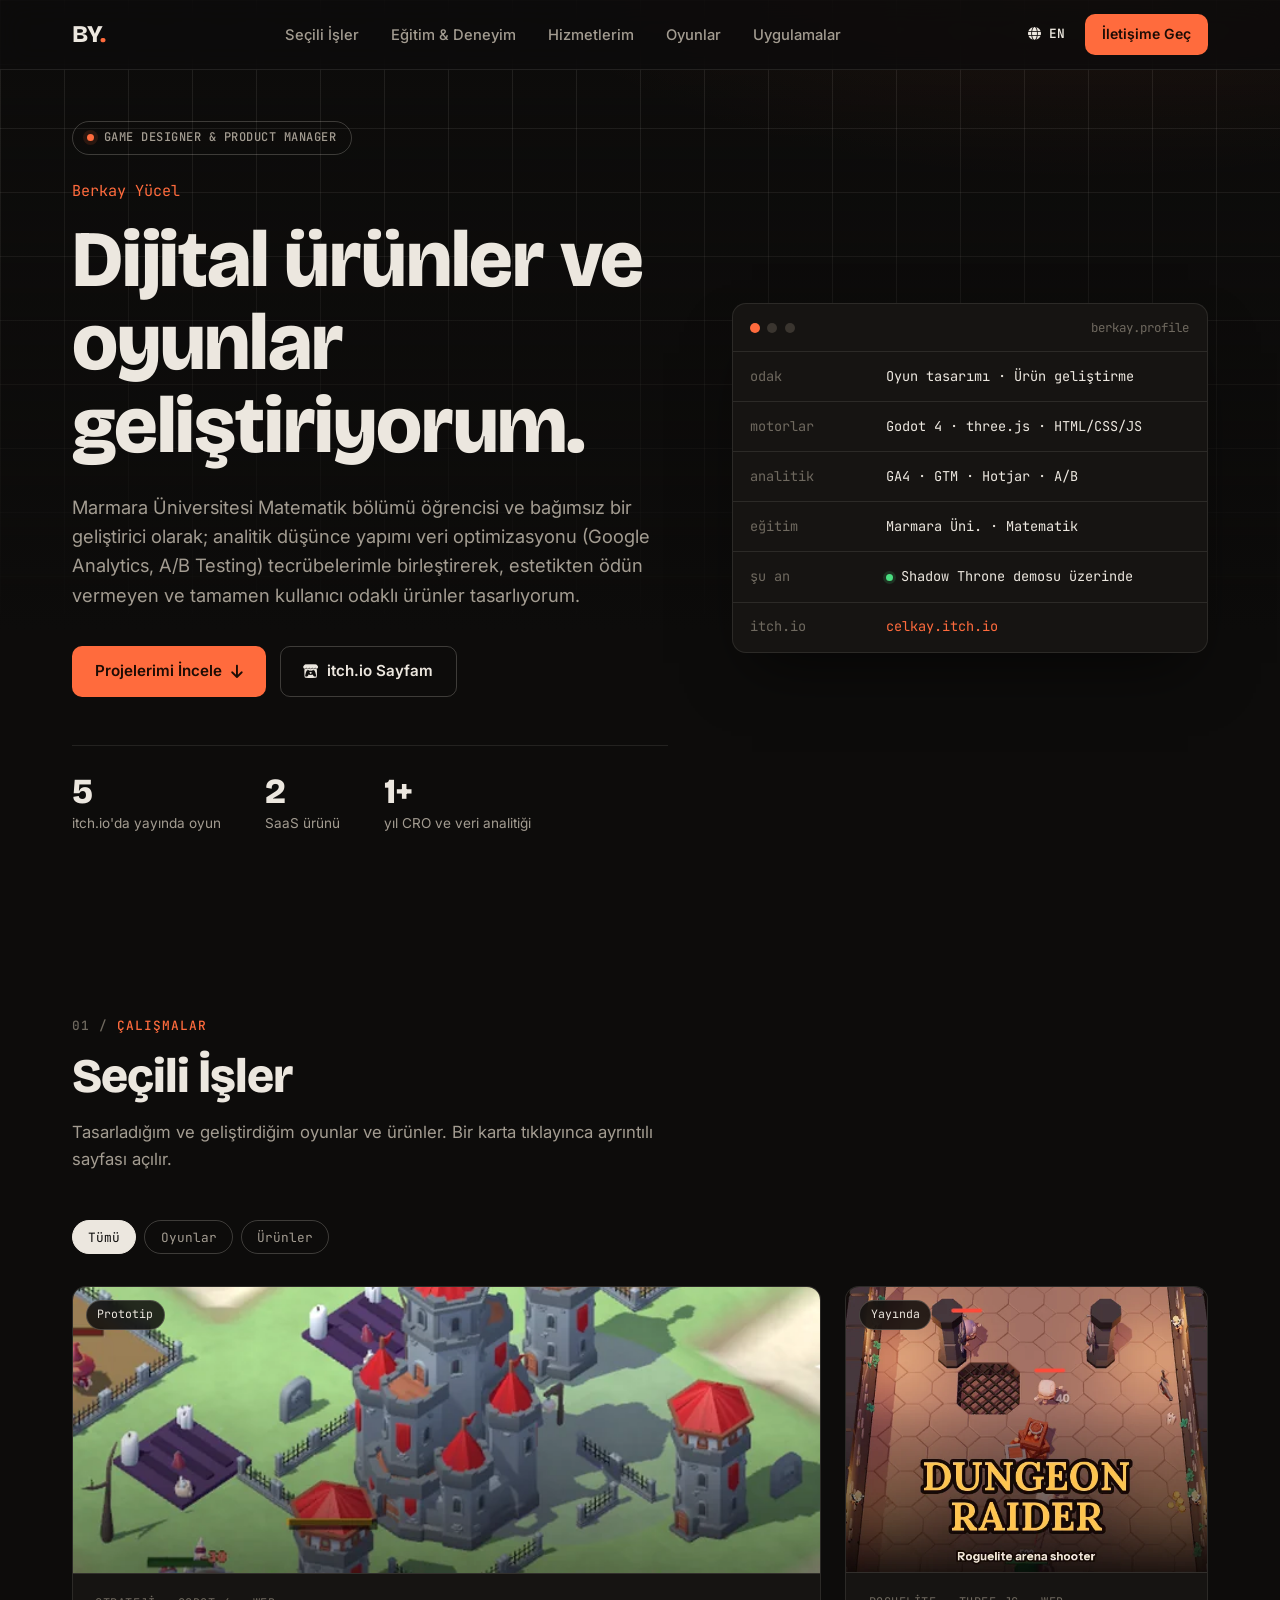
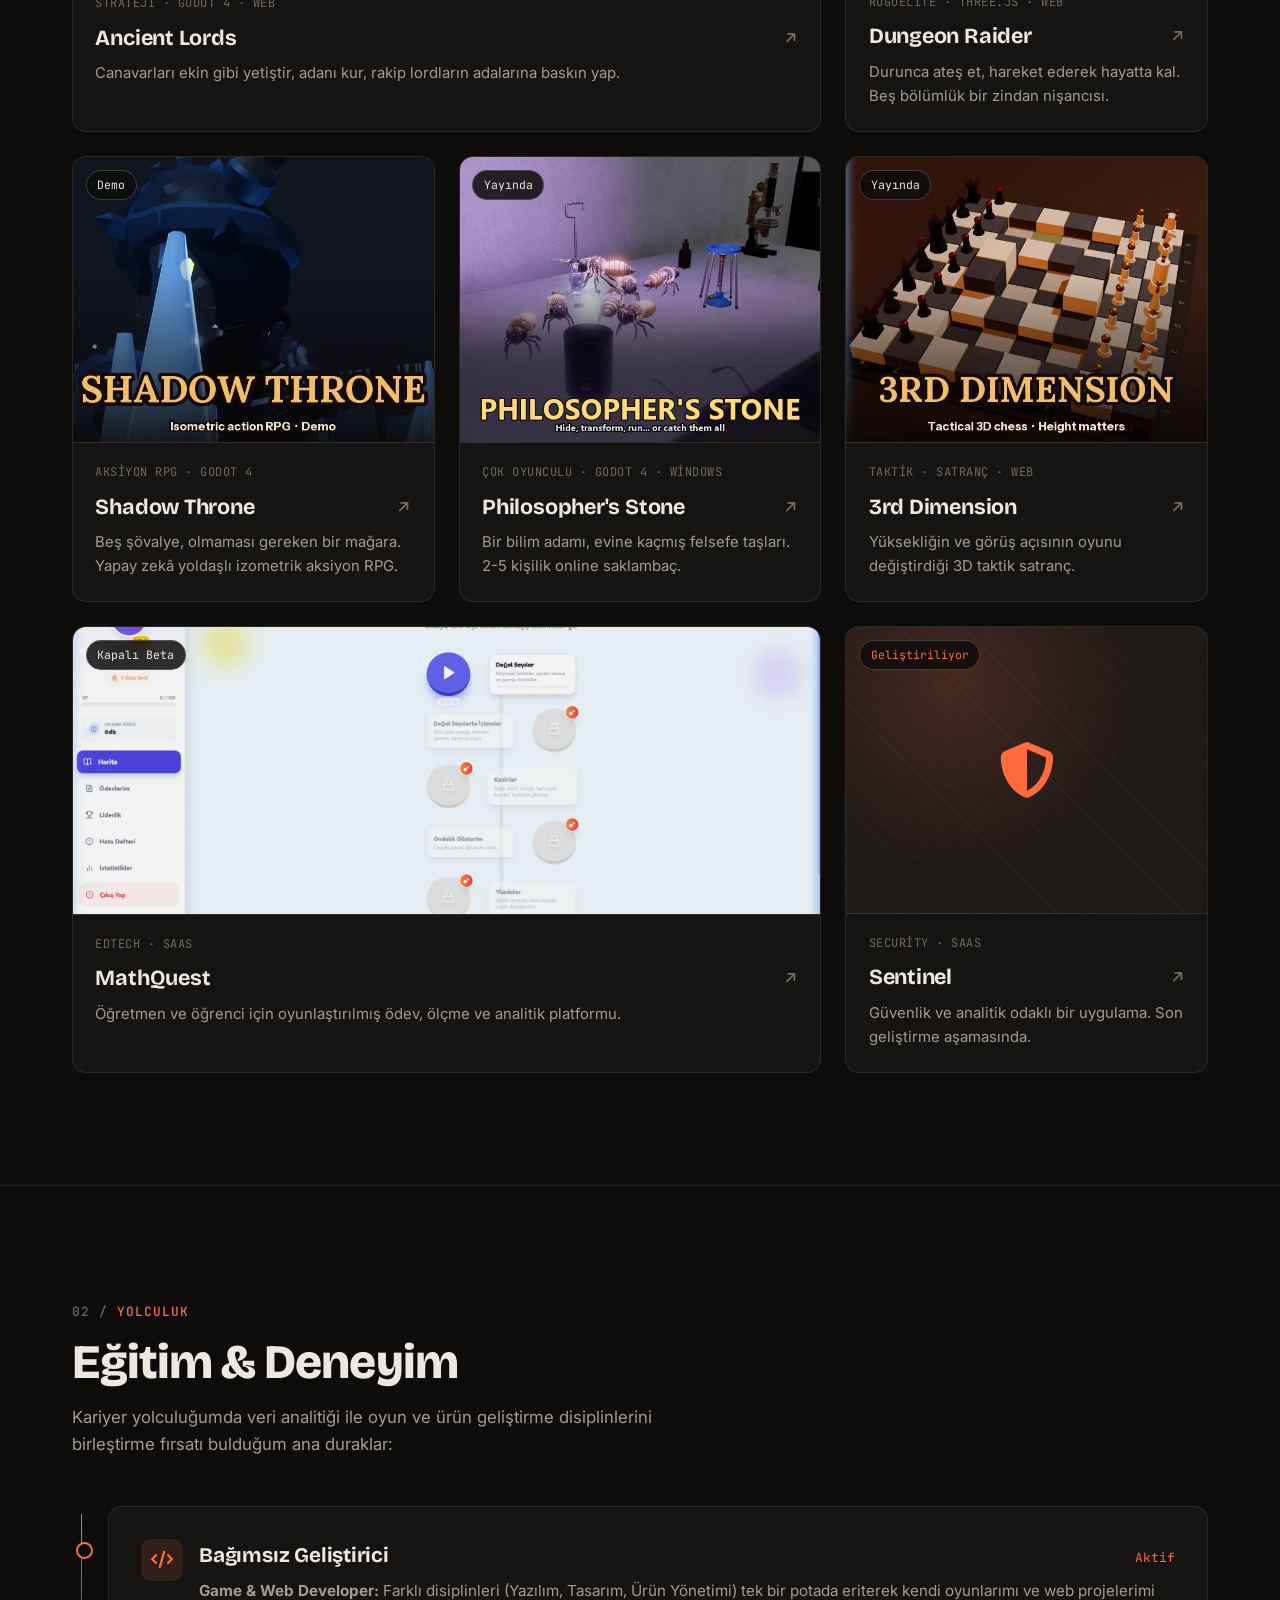
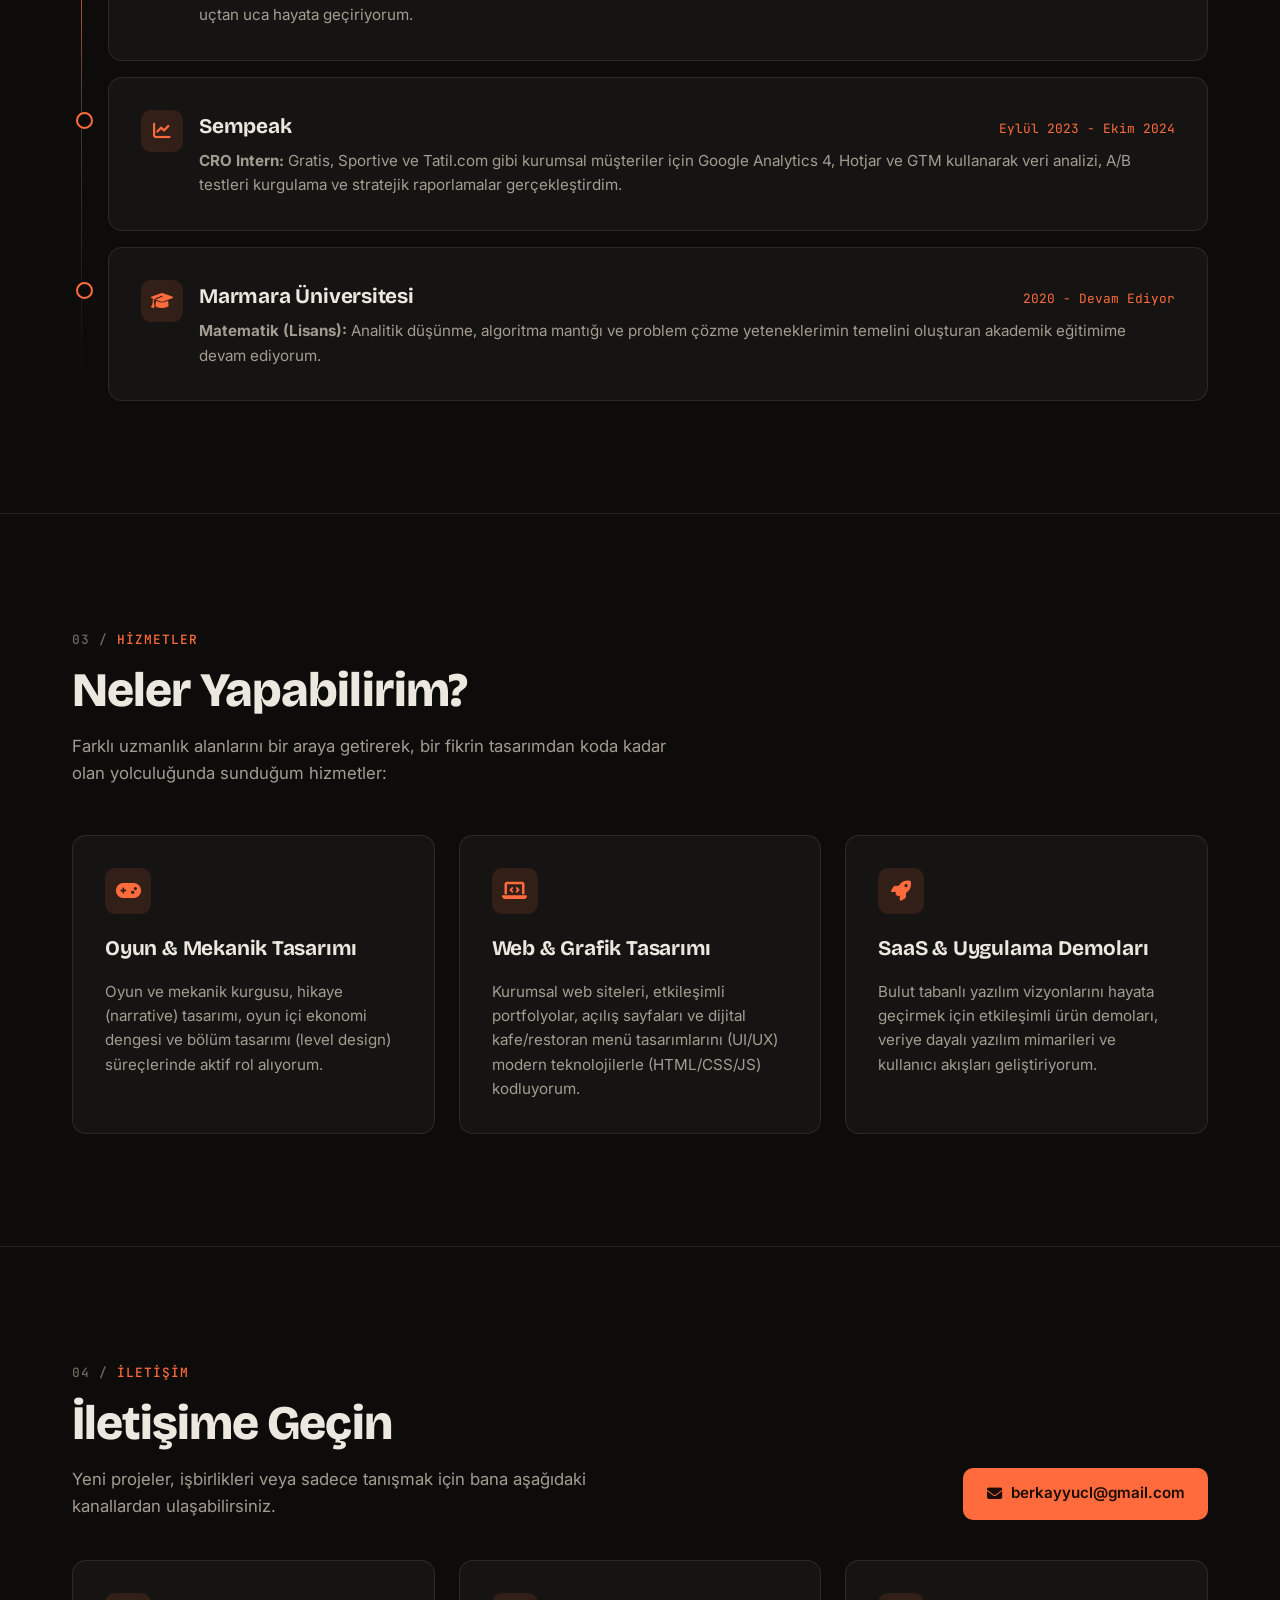
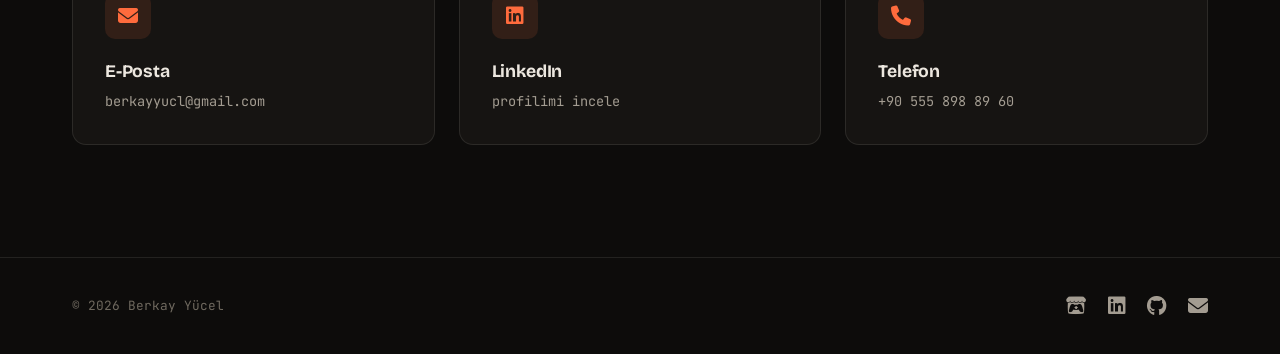
==== commit 8127d201: "Tek tasarım sistemine geç (yeni tema) - Üç sayfa tek tema: kömür siyahı zemin, kâğıt beyazı yazı, me" ====
--- a/index.html
+++ b/index.html
@@ -13,7 +13,7 @@
     <link rel="preconnect" href="https://fonts.googleapis.com">
     <link rel="preconnect" href="https://fonts.gstatic.com" crossorigin>
     <link
-        href="https://fonts.googleapis.com/css2?family=Outfit:wght@300;400;500;700;800;900&family=Inter:wght@400;500;600&display=swap"
+        href="https://fonts.googleapis.com/css2?family=Bricolage+Grotesque:opsz,wght@12..96,500;12..96,700;12..96,800&family=Inter:wght@400;500;600&family=JetBrains+Mono:wght@400;500&display=swap"
         rel="stylesheet">
     <link rel="stylesheet" href="styles.css">
     <!-- FontAwesome for Icons -->
@@ -33,7 +33,7 @@
                 <span class="logo-text">BY<span class="highlight">.</span></span>
             </a>
             <ul class="nav-links" id="nav-links">
-                <li><a href="#portals" data-i18n="portals_title">Portfolyom</a></li>
+                <li><a href="#isler" data-i18n="work_title">Seçili İşler</a></li>
                 <li><a href="#yaklasim" data-i18n="nav_education">Eğitim & Deneyim</a></li>
                 <li><a href="#hizmetler" data-i18n="nav_services">Hizmetlerim</a></li>
                 <li><a href="games.html" data-i18n="nav_games">Oyunlar</a></li>
@@ -54,16 +54,18 @@
         <div class="container hero-grid">
             <div class="hero-content">
                 <div class="badge" lang="en" data-i18n="hero_badge">Game Designer & Product Manager</div>
+                <span class="hero-name">Berkay Yücel</span>
                 <h1 class="hero-title" data-i18n="hero_title_main">Dijital ürünler ve oyunlar geliştiriyorum.</h1>
                 <p class="hero-subtitle" data-i18n="hero_subtitle">Marmara Üniversitesi Matematik bölümü öğrencisi ve
                     bağımsız bir geliştirici olarak; analitik düşünce yapımı veri optimizasyonu (Google
                     Analytics, A/B Testing) tecrübelerimle birleştirerek, estetikten ödün vermeyen ve tamamen kullanıcı
                     odaklı ürünler tasarlıyorum.</p>
                 <div class="hero-actions">
-                    <a href="#portals" class="btn btn-primary"><span data-i18n="hero_btn_projects">Projelerimi
+                    <a href="#isler" class="btn btn-primary"><span data-i18n="hero_btn_projects">Projelerimi
                             İncele</span> <i class="fa-solid fa-arrow-down"></i></a>
-                    <a href="#iletisim-bolumu" class="btn btn-secondary"><span data-i18n="nav_contact">İletişime
-                            Geç</span></a>
+                    <a href="https://celkay.itch.io" target="_blank" rel="noopener noreferrer"
+                        class="btn btn-secondary"><i class="fa-brands fa-itch-io"></i> <span
+                            data-i18n="games_hero_btn">itch.io Sayfam</span></a>
                 </div>
                 <div class="hero-stats">
                     <div class="hero-stat"><strong>5</strong><span data-i18n="stat_games">itch.io'da yayında oyun</span>
@@ -74,63 +76,135 @@
                 </div>
             </div>
 
-            <a href="games.html" class="cover-stack" aria-label="Oyunlar">
-                <img src="assets/games/shadow-throne/cover.webp" alt="Shadow Throne" width="630" height="500">
-                <img src="assets/games/dungeon-raider/cover.webp" alt="Dungeon Raider" width="630" height="500">
-                <img src="assets/games/ancient-lords/cover.webp" alt="Ancient Lords" width="630" height="500">
-                <span class="cover-pill"><i class="fa-brands fa-itch-io"></i> <span data-i18n="cover_pill">Tarayıcıda
-                        oyna</span></span>
-            </a>
+            <aside class="spec-card" aria-label="Künye">
+                <div class="spec-head"><i></i><i></i><i></i><span>berkay.profile</span></div>
+                <dl>
+                    <div class="spec-row">
+                        <dt data-i18n="spec_focus_k">odak</dt>
+                        <dd data-i18n="spec_focus_v">Oyun tasarımı · Ürün geliştirme</dd>
+                    </div>
+                    <div class="spec-row">
+                        <dt data-i18n="spec_engines_k">motorlar</dt>
+                        <dd>Godot 4 · three.js · HTML/CSS/JS</dd>
+                    </div>
+                    <div class="spec-row">
+                        <dt data-i18n="spec_data_k">analitik</dt>
+                        <dd>GA4 · GTM · Hotjar · A/B</dd>
+                    </div>
+                    <div class="spec-row">
+                        <dt data-i18n="spec_edu_k">eğitim</dt>
+                        <dd data-i18n="spec_edu_v">Marmara Üni. · Matematik</dd>
+                    </div>
+                    <div class="spec-row">
+                        <dt data-i18n="spec_now_k">şu an</dt>
+                        <dd><span class="spec-live" data-i18n="spec_now_v">Shadow Throne demosu üzerinde</span></dd>
+                    </div>
+                    <div class="spec-row">
+                        <dt>itch.io</dt>
+                        <dd><a href="https://celkay.itch.io" target="_blank" rel="noopener noreferrer">celkay.itch.io</a>
+                        </dd>
+                    </div>
+                </dl>
+            </aside>
         </div>
     </header>
 
-    <section id="portals" class="section">
+    <section id="isler" class="section">
         <div class="container">
             <span class="section-eyebrow" data-i18n="eyebrow_work">Çalışmalar</span>
-            <h2 class="section-title" data-i18n="portals_title">Portfolyom</h2>
-            <p class="section-desc" data-i18n="portals_desc">Geliştirdiğim projeleri, hedefledikleri sektöre ve tasarım
-                felsefelerine göre iki farklı başlık altında inceleyebilirsiniz.</p>
-
-            <div class="grid grid-2">
-
-                <!-- Games Portal -->
-                <a href="games.html" class="portal-card games-portal">
-                    <div class="glass-card">
-                        <div class="portal-media covers">
-                            <img src="assets/games/ancient-lords/cover.webp" alt="Ancient Lords" loading="lazy">
-                            <img src="assets/games/shadow-throne/cover.webp" alt="Shadow Throne" loading="lazy">
-                        </div>
-                        <div class="portal-body">
-                            <h3 data-i18n="portal_games_title">Oyun Tasarımlarım</h3>
-                            <p data-i18n="portal_games_desc">Ancient Lords, Dungeon Raider, Shadow Throne, Philosopher's
-                                Stone ve 3rd Dimension. itch.io'da yayında olan, çoğu tarayıcıda oynanan oyunlarım.</p>
-                            <div class="portal-link"><span data-i18n="portal_games_btn">Oyunları Keşfet</span> <i
-                                    class="fa-solid fa-arrow-right"></i></div>
-                        </div>
-                    </div>
-                </a>
-
-                <!-- Apps Portal -->
-                <a href="apps.html" class="portal-card apps-portal">
-                    <div class="glass-card">
-                        <div class="portal-media">
-                            <img src="assets/mathquest_map.webp" alt="MathQuest" loading="lazy">
-                        </div>
-                        <div class="portal-body">
-                            <h3 data-i18n="portal_apps_title">SaaS & Ürün Uygulamaları</h3>
-                            <p data-i18n="portal_apps_desc">EduQuest gibi modern ihtiyaçlara yönelik kurgulanmış, veri
-                                odaklı analitik projelerim ve kullanıcı deneyimi (UX) çalışmalarım.</p>
-                            <div class="portal-link"><span data-i18n="portal_apps_btn">Uygulamaları İncele</span> <i
-                                    class="fa-solid fa-arrow-right"></i></div>
-                        </div>
-                    </div>
-                </a>
-
+            <h2 class="section-title" data-i18n="work_title">Seçili İşler</h2>
+            <p class="section-desc" data-i18n="work_desc">Tasarladığım ve geliştirdiğim oyunlar ve ürünler. Bir karta
+                tıklayınca ayrıntılı sayfası açılır.</p>
+
+            <div class="work-filters" role="group" aria-label="Filtre">
+                <button class="work-filter active" data-filter="all" data-i18n="filter_all">Tümü</button>
+                <button class="work-filter" data-filter="game" data-i18n="filter_games">Oyunlar</button>
+                <button class="work-filter" data-filter="app" data-i18n="filter_apps">Ürünler</button>
+            </div>
+
+            <div class="work-grid">
+                <a href="games.html#ancient-lords" class="work-card wide" data-kind="game">
+                    <div class="work-media">
+                        <picture><source media="(max-width: 768px)" srcset="assets/games/ancient-lords/cover.webp"><img src="assets/games/ancient-lords/banner.webp" alt="Ancient Lords" loading="lazy"></picture>
+                        <span class="work-status" data-i18n="w_al_status">Prototip</span>
+                    </div>
+                    <div class="work-body">
+                        <span class="work-meta">Strateji · Godot 4 · Web</span>
+                        <h3>Ancient Lords <i class="fa-solid fa-arrow-right"></i></h3>
+                        <p data-i18n="w_al_desc">Canavarları ekin gibi yetiştir, adanı kur, rakip lordların adalarına baskın yap.</p>
+                    </div>
+                </a>
+                <a href="games.html#dungeon-raider" class="work-card" data-kind="game">
+                    <div class="work-media">
+                        <img src="assets/games/dungeon-raider/cover.webp" alt="Dungeon Raider" loading="lazy">
+                        <span class="work-status" data-i18n="w_dr_status">Yayında</span>
+                    </div>
+                    <div class="work-body">
+                        <span class="work-meta">Roguelite · three.js · Web</span>
+                        <h3>Dungeon Raider <i class="fa-solid fa-arrow-right"></i></h3>
+                        <p data-i18n="w_dr_desc">Durunca ateş et, hareket ederek hayatta kal. Beş bölümlük bir zindan nişancısı.</p>
+                    </div>
+                </a>
+                <a href="games.html#shadow-throne" class="work-card" data-kind="game">
+                    <div class="work-media">
+                        <img src="assets/games/shadow-throne/cover.webp" alt="Shadow Throne" loading="lazy">
+                        <span class="work-status" data-i18n="w_st_status">Demo</span>
+                    </div>
+                    <div class="work-body">
+                        <span class="work-meta">Aksiyon RPG · Godot 4</span>
+                        <h3>Shadow Throne <i class="fa-solid fa-arrow-right"></i></h3>
+                        <p data-i18n="w_st_desc">Beş şövalye, olmaması gereken bir mağara. Yapay zekâ yoldaşlı izometrik aksiyon RPG.</p>
+                    </div>
+                </a>
+                <a href="games.html#philosophers-stone" class="work-card" data-kind="game">
+                    <div class="work-media">
+                        <img src="assets/games/philosophers-stone/cover.webp" alt="Philosopher's Stone" loading="lazy">
+                        <span class="work-status" data-i18n="w_ps_status">Yayında</span>
+                    </div>
+                    <div class="work-body">
+                        <span class="work-meta">Çok oyunculu · Godot 4 · Windows</span>
+                        <h3>Philosopher's Stone <i class="fa-solid fa-arrow-right"></i></h3>
+                        <p data-i18n="w_ps_desc">Bir bilim adamı, evine kaçmış felsefe taşları. 2-5 kişilik online saklambaç.</p>
+                    </div>
+                </a>
+                <a href="games.html#3rd-dimension" class="work-card" data-kind="game">
+                    <div class="work-media">
+                        <img src="assets/games/3rd-dimension/cover.webp" alt="3rd Dimension" loading="lazy">
+                        <span class="work-status" data-i18n="w_3d_status">Yayında</span>
+                    </div>
+                    <div class="work-body">
+                        <span class="work-meta">Taktik · Satranç · Web</span>
+                        <h3>3rd Dimension <i class="fa-solid fa-arrow-right"></i></h3>
+                        <p data-i18n="w_3d_desc">Yüksekliğin ve görüş açısının oyunu değiştirdiği 3D taktik satranç.</p>
+                    </div>
+                </a>
+                <a href="apps.html#mathquest" class="work-card wide" data-kind="app">
+                    <div class="work-media">
+                        <img src="assets/mathquest_map.webp" alt="MathQuest" loading="lazy">
+                        <span class="work-status" data-i18n="w_mq_status">Kapalı Beta</span>
+                    </div>
+                    <div class="work-body">
+                        <span class="work-meta">EdTech · SaaS</span>
+                        <h3>MathQuest <i class="fa-solid fa-arrow-right"></i></h3>
+                        <p data-i18n="w_mq_desc">Öğretmen ve öğrenci için oyunlaştırılmış ödev, ölçme ve analitik platformu.</p>
+                    </div>
+                </a>
+                <a href="apps.html#sentinel" class="work-card" data-kind="app">
+                    <div class="work-media placeholder">
+                        <i class="fa-solid fa-shield-halved"></i>
+                        <span class="work-status" data-i18n="w_sen_status">Geliştiriliyor</span>
+                    </div>
+                    <div class="work-body">
+                        <span class="work-meta">Security · SaaS</span>
+                        <h3>Sentinel <i class="fa-solid fa-arrow-right"></i></h3>
+                        <p data-i18n="w_sen_desc">Güvenlik ve analitik odaklı bir uygulama. Son geliştirme aşamasında.</p>
+                    </div>
+                </a>
             </div>
         </div>
     </section>
 
-    <section id="yaklasim" class="section dark-section">
+    <section id="yaklasim" class="section">
         <div class="container">
             <span class="section-eyebrow" data-i18n="eyebrow_journey">Yolculuk</span>
             <h2 class="section-title" data-i18n="edu_title">Eğitim & Deneyim</h2>
@@ -201,12 +275,18 @@
         </div>
     </section>
 
-    <section id="iletisim-bolumu" class="section dark-section">
-        <div class="container" style="text-align: center;">
-            <span class="section-eyebrow" data-i18n="eyebrow_contact">İletişim</span>
-            <h2 class="section-title" data-i18n="contact_title">İletişime Geçin</h2>
-            <p class="section-desc" style="margin: 0 auto 3rem; text-align: center;" data-i18n="contact_desc">Yeni
-                projeler, işbirlikleri veya sadece tanışmak için bana aşağıdaki kanallardan ulaşabilirsiniz.</p>
+    <section id="iletisim-bolumu" class="section">
+        <div class="container">
+            <div class="contact-head">
+                <div>
+                    <span class="section-eyebrow" data-i18n="eyebrow_contact">İletişim</span>
+                    <h2 class="section-title" data-i18n="contact_title">İletişime Geçin</h2>
+                    <p class="section-desc" data-i18n="contact_desc">Yeni projeler, işbirlikleri veya sadece tanışmak
+                        için bana aşağıdaki kanallardan ulaşabilirsiniz.</p>
+                </div>
+                <a href="mailto:berkayyucl@gmail.com" class="btn btn-primary"><i class="fa-solid fa-envelope"></i>
+                    berkayyucl@gmail.com</a>
+            </div>
 
             <div class="grid grid-3">
                 <a href="mailto:berkayyucl@gmail.com" class="glass-card contact-card">
@@ -216,12 +296,12 @@
                 </a>
                 <a href="https://www.linkedin.com/in/berkay-yücel/" target="_blank" rel="noopener noreferrer"
                     class="glass-card contact-card">
-                    <div class="card-icon" style="color: #0a8fd8;"><i class="fa-brands fa-linkedin"></i></div>
+                    <div class="card-icon"><i class="fa-brands fa-linkedin"></i></div>
                     <h3>LinkedIn</h3>
                     <p data-i18n="contact_linkedin">profilimi incele</p>
                 </a>
                 <a href="tel:+905558988960" class="glass-card contact-card">
-                    <div class="card-icon" style="color: #4ade80;"><i class="fa-solid fa-phone"></i></div>
+                    <div class="card-icon"><i class="fa-solid fa-phone"></i></div>
                     <h3 data-i18n="contact_phone">Telefon</h3>
                     <p>+90 555 898 89 60</p>
                 </a>
--- a/styles.css
+++ b/styles.css
@@ -1,24 +1,38 @@
 /* =============================
-   VARIABLES & RESET
+   DESIGN TOKENS
+   One system for every page: warm charcoal, paper text, a single coral accent.
 ============================= */
 :root {
-    --bg-dark: #0a0a0f;
-    --bg-card: rgba(20, 20, 30, 0.4);
-    --border-glass: rgba(255, 255, 255, 0.08);
-    --text-main: #f3f4f6;
-    --text-muted: #9ca3af;
-    --accent-primary: #38bdf8;
-    --accent-secondary: #818cf8;
-    --gradient-glow: linear-gradient(135deg, rgba(56, 189, 248, 0.15), rgba(129, 140, 248, 0.15));
-    --font-heading: 'Outfit', sans-serif;
+    --bg: #0d0c0b;
+    --surface: #161412;
+    --surface-2: #1d1a17;
+    --line: rgba(236, 231, 223, 0.10);
+    --line-strong: rgba(236, 231, 223, 0.22);
+    --text: #ece7df;
+    --muted: #a39c91;
+    --dim: #6f695f;
+    --accent: #ff6b3d;
+    --accent-ink: #1c0c05;
+    --accent-soft: rgba(255, 107, 61, 0.12);
+    --gold: #f2c46d;
+
+    --font-heading: 'Bricolage Grotesque', 'Inter', sans-serif;
     --font-body: 'Inter', sans-serif;
-
-    /* Aliases used by inline styles in the pages */
-    --text-primary: var(--text-main);
-    --text-secondary: var(--text-muted);
-
-    --nav-bg: rgba(10, 10, 15, 0.72);
-    --radius: 16px;
+    --font-mono: 'JetBrains Mono', ui-monospace, monospace;
+
+    /* Older names still used by inline styles and lang.js snippets */
+    --bg-dark: var(--bg);
+    --bg-card: var(--surface);
+    --border-glass: var(--line);
+    --text-main: var(--text);
+    --text-muted: var(--muted);
+    --text-primary: var(--text);
+    --text-secondary: var(--muted);
+    --accent-primary: var(--accent);
+    --accent-secondary: var(--gold);
+
+    --nav-bg: rgba(13, 12, 11, 0.82);
+    --radius: 14px;
     --gutter: clamp(1rem, 4vw, 2rem);
     --card-pad: 2rem;
 }
@@ -34,12 +48,30 @@
 }
 
 body {
-    background-color: var(--bg-dark);
-    color: var(--text-main);
+    background-color: var(--bg);
+    background-image:
+        radial-gradient(ellipse 80% 50% at 85% -10%, rgba(255, 107, 61, 0.10), transparent 60%),
+        linear-gradient(var(--line) 1px, transparent 1px),
+        linear-gradient(90deg, var(--line) 1px, transparent 1px);
+    background-size: 100% 100%, 64px 64px, 64px 64px;
+    background-repeat: no-repeat, repeat, repeat;
+    background-attachment: fixed;
+    color: var(--text);
     font-family: var(--font-body);
     line-height: 1.6;
     overflow-x: hidden;
     position: relative;
+    counter-reset: section;
+}
+
+/* Grid lines fade out below the first screen */
+body::before {
+    content: '';
+    position: fixed;
+    inset: 0;
+    z-index: -1;
+    pointer-events: none;
+    background: linear-gradient(to bottom, transparent 0, var(--bg) 70vh);
 }
 
 a {
@@ -49,6 +81,38 @@
 
 ul {
     list-style: none;
+}
+
+img {
+    max-width: 100%;
+}
+
+:focus-visible {
+    outline: 2px solid var(--accent);
+    outline-offset: 3px;
+}
+
+::selection {
+    background: var(--accent);
+    color: var(--accent-ink);
+}
+
+::-webkit-scrollbar {
+    width: 10px;
+    height: 8px;
+}
+
+::-webkit-scrollbar-track {
+    background: var(--bg);
+}
+
+::-webkit-scrollbar-thumb {
+    background: #3a352f;
+    border-radius: 10px;
+}
+
+::-webkit-scrollbar-thumb:hover {
+    background: var(--accent);
 }
 
 .container {
@@ -57,55 +121,27 @@
     padding: 0 var(--gutter);
 }
 
-img {
-    max-width: 100%;
-}
-
-:focus-visible {
-    outline: 2px solid var(--accent-primary);
-    outline-offset: 3px;
-}
-
-::selection {
-    background: var(--accent-primary);
-    color: var(--bg-dark);
-}
-
-/* =============================
-   BACKGROUND EFFECTS (Dark Premium)
-============================= */
 .background-effects {
-    position: fixed;
-    top: 0;
-    left: 0;
-    width: 100vw;
-    height: 100vh;
-    z-index: -1;
-    overflow: hidden;
-    pointer-events: none;
-}
-
-.glow {
-    position: absolute;
-    border-radius: 50%;
-    filter: blur(120px);
-    opacity: 0.5;
-}
-
-.glow-1 {
-    top: -10%;
-    right: -5%;
-    width: 500px;
-    height: 500px;
-    background: radial-gradient(circle, #38bdf8 0%, transparent 70%);
-}
-
-.glow-2 {
-    bottom: -10%;
-    left: -10%;
-    width: 600px;
-    height: 600px;
-    background: radial-gradient(circle, #818cf8 0%, transparent 70%);
+    display: none;
+}
+
+.highlight {
+    color: var(--accent);
+}
+
+.highlight-gradient {
+    background: linear-gradient(100deg, var(--accent), var(--gold));
+    -webkit-background-clip: text;
+    background-clip: text;
+    -webkit-text-fill-color: transparent;
+}
+
+.mt-2 {
+    margin-top: 1rem;
+}
+
+.mt-4 {
+    margin-top: 2rem;
 }
 
 /* =============================
@@ -115,21 +151,21 @@
     position: fixed;
     top: 0;
     width: 100%;
-    padding: 1rem 0;
+    padding: 0.9rem 0;
     z-index: 100;
     background: var(--nav-bg);
     backdrop-filter: blur(14px);
     -webkit-backdrop-filter: blur(14px);
-    border-bottom: 1px solid var(--border-glass);
-    transition: all 0.3s ease;
+    border-bottom: 1px solid var(--line);
+    transition: box-shadow 0.3s ease;
 }
 
 .nav-container {
     max-width: 1200px;
     margin: 0 auto;
     padding: 0 var(--gutter);
+    display: flex;
     gap: 1rem;
-    display: flex;
     justify-content: space-between;
     align-items: center;
 }
@@ -141,29 +177,22 @@
     letter-spacing: -0.5px;
 }
 
-.highlight {
-    color: var(--accent-primary);
-}
-
 .nav-links {
     display: flex;
     gap: 2rem;
 }
 
 .nav-links a {
-    font-size: 0.95rem;
+    font-size: 0.92rem;
     font-weight: 500;
-    color: var(--text-muted);
-    transition: color 0.3s ease;
+    color: var(--muted);
+    transition: color 0.2s ease;
+    position: relative;
 }
 
 .nav-links a:hover,
 .nav-links a.active {
-    color: var(--text-main);
-}
-
-.nav-links a.active {
-    position: relative;
+    color: var(--text);
 }
 
 .nav-links a.active::after {
@@ -174,13 +203,18 @@
     bottom: -6px;
     height: 2px;
     border-radius: 2px;
-    background: var(--accent-primary);
+    background: var(--accent);
 }
 
 .nav-actions {
     display: flex;
     gap: 0.75rem;
     align-items: center;
+}
+
+#lang-toggle {
+    font-family: var(--font-mono);
+    font-size: 0.8rem !important;
 }
 
 .nav-toggle {
@@ -188,9 +222,9 @@
     width: 42px;
     height: 42px;
     border-radius: 10px;
-    border: 1px solid var(--border-glass);
-    background: rgba(255, 255, 255, 0.04);
-    color: var(--text-main);
+    border: 1px solid var(--line-strong);
+    background: transparent;
+    color: var(--text);
     font-size: 1.1rem;
     cursor: pointer;
 }
@@ -201,145 +235,279 @@
 .btn {
     display: inline-flex;
     align-items: center;
-    gap: 0.5rem;
-    padding: 0.75rem 1.5rem;
-    border-radius: 8px;
+    gap: 0.55rem;
+    padding: 0.8rem 1.4rem;
+    border-radius: 10px;
     font-weight: 600;
     font-family: var(--font-body);
+    font-size: 0.95rem;
     cursor: pointer;
-    transition: all 0.3s ease;
-    border: none;
+    transition: transform 0.2s ease, background 0.2s ease, border-color 0.2s ease, color 0.2s ease;
+    border: 1px solid transparent;
 }
 
 .btn-small {
-    padding: 0.5rem 1.25rem;
-    font-size: 0.9rem;
+    padding: 0.5rem 1rem;
+    font-size: 0.88rem;
 }
 
 .btn-primary {
-    background: linear-gradient(135deg, var(--accent-primary), var(--accent-secondary));
-    color: #fff;
-    box-shadow: 0 4px 15px rgba(56, 189, 248, 0.3);
+    background: var(--accent);
+    color: var(--accent-ink);
 }
 
 .btn-primary:hover {
-    box-shadow: 0 6px 20px rgba(56, 189, 248, 0.5);
+    background: #ff825a;
     transform: translateY(-2px);
 }
 
 .btn-secondary {
-    background: rgba(255, 255, 255, 0.05);
-    color: var(--text-main);
-    border: 1px solid var(--border-glass);
-    backdrop-filter: blur(5px);
+    background: transparent;
+    color: var(--text);
+    border-color: var(--line-strong);
 }
 
 .btn-secondary:hover {
-    background: rgba(255, 255, 255, 0.1);
-}
-
-.btn-outline {
-    background: transparent;
-    color: var(--accent-primary);
-    border: 1px solid var(--accent-primary);
-}
-
-.btn-outline:hover {
-    background: rgba(56, 189, 248, 0.1);
+    border-color: var(--text);
 }
 
 /* =============================
-   HERO SECTION
+   HERO (home) + PAGE HERO (sub-pages)
 ============================= */
 .hero {
     min-height: 100vh;
     display: flex;
     align-items: center;
-    padding: 110px 0 4rem;
-}
-
-.hero-content {
-    max-width: 800px;
+    padding: 120px 0 4rem;
+}
+
+.hero-grid {
+    display: grid;
+    grid-template-columns: minmax(0, 1.25fr) minmax(0, 1fr);
+    gap: clamp(2rem, 5vw, 4.5rem);
+    align-items: center;
 }
 
 .badge {
-    display: inline-block;
-    padding: 0.4rem 1rem;
-    background: rgba(255, 255, 255, 0.05);
-    border: 1px solid var(--border-glass);
-    border-radius: 20px;
-    font-size: 0.85rem;
+    display: inline-flex;
+    align-items: center;
+    gap: 0.6rem;
+    padding: 0.4rem 0.9rem;
+    border: 1px solid var(--line-strong);
+    border-radius: 999px;
+    font-family: var(--font-mono);
+    font-size: 0.75rem;
     font-weight: 500;
-    color: var(--accent-primary);
+    color: var(--muted);
     margin-bottom: 1.5rem;
     letter-spacing: 0.5px;
     text-transform: uppercase;
 }
 
+.badge::before {
+    content: '';
+    width: 7px;
+    height: 7px;
+    border-radius: 50%;
+    background: var(--accent);
+    box-shadow: 0 0 0 4px var(--accent-soft);
+}
+
+.hero-name {
+    display: block;
+    font-family: var(--font-mono);
+    font-size: 0.95rem;
+    color: var(--accent);
+    margin-bottom: 1rem;
+}
+
 .hero-title {
     font-family: var(--font-heading);
-    font-size: clamp(2.4rem, 6vw, 4.5rem);
-    font-weight: 900;
-    line-height: 1.08;
+    font-size: clamp(2.6rem, 6.4vw, 5rem);
+    font-weight: 800;
+    line-height: 1.04;
     margin-bottom: 1.5rem;
-    letter-spacing: -1px;
-}
-
-.highlight-gradient {
-    background: linear-gradient(to right, var(--accent-primary), var(--accent-secondary));
-    -webkit-background-clip: text;
-    background-clip: text;
-    -webkit-text-fill-color: transparent;
+    letter-spacing: -0.015em;
 }
 
 .hero-subtitle {
-    font-size: clamp(1.02rem, 1.6vw, 1.2rem);
-    color: var(--text-muted);
-    margin-bottom: 2.5rem;
-    max-width: 620px;
+    font-size: clamp(1rem, 1.5vw, 1.15rem);
+    color: var(--muted);
+    margin-bottom: 2.2rem;
+    max-width: 600px;
 }
 
 .hero-actions {
     display: flex;
     flex-wrap: wrap;
+    gap: 0.9rem;
+}
+
+.hero-stats {
+    display: flex;
+    flex-wrap: wrap;
+    gap: 1rem 2.75rem;
+    margin-top: 3rem;
+    padding-top: 1.75rem;
+    border-top: 1px solid var(--line);
+}
+
+.hero-stat strong {
+    display: block;
+    font-family: var(--font-heading);
+    font-size: 2.2rem;
+    font-weight: 800;
+    line-height: 1;
+}
+
+.hero-stat span {
+    font-size: 0.85rem;
+    color: var(--muted);
+}
+
+/* "Spec sheet" panel next to the home hero */
+.spec-card {
+    background: var(--surface);
+    border: 1px solid var(--line);
+    border-radius: var(--radius);
+    font-family: var(--font-mono);
+    font-size: 0.85rem;
+    overflow: hidden;
+    box-shadow: 0 30px 60px -20px rgba(0, 0, 0, 0.6);
+}
+
+.spec-head {
+    display: flex;
+    align-items: center;
+    gap: 0.45rem;
+    padding: 0.85rem 1.1rem;
+    border-bottom: 1px solid var(--line);
+    color: var(--dim);
+    font-size: 0.78rem;
+}
+
+.spec-head i {
+    width: 10px;
+    height: 10px;
+    border-radius: 50%;
+    background: #3a352f;
+}
+
+.spec-head i:first-child {
+    background: var(--accent);
+}
+
+.spec-head span {
+    margin-left: auto;
+}
+
+.spec-row {
+    display: grid;
+    grid-template-columns: 7.5rem minmax(0, 1fr);
     gap: 1rem;
+    padding: 0.85rem 1.1rem;
+    border-bottom: 1px solid var(--line);
+}
+
+.spec-row:last-child {
+    border-bottom: 0;
+}
+
+.spec-row dt {
+    color: var(--dim);
+}
+
+.spec-row dd {
+    color: var(--text);
+}
+
+.spec-row dd a {
+    color: var(--accent);
+}
+
+.spec-live {
+    display: inline-flex;
+    align-items: center;
+    gap: 0.5rem;
+}
+
+.spec-live::before {
+    content: '';
+    width: 7px;
+    height: 7px;
+    border-radius: 50%;
+    background: #4ade80;
+    box-shadow: 0 0 0 3px rgba(74, 222, 128, 0.15);
+}
+
+.page-hero {
+    padding: 140px 0 3.5rem;
+    border-bottom: 1px solid var(--line);
+}
+
+.page-hero .hero-content {
+    max-width: 1200px;
+}
+
+.page-hero .hero-title {
+    max-width: 16ch;
+}
+
+.page-hero .hero-title {
+    font-size: clamp(2.4rem, 5.5vw, 4rem);
+}
+
+.page-hero .hero-subtitle {
+    margin-bottom: 2rem;
 }
 
 /* =============================
-   SHARED SECTION STYLES
+   SECTIONS
 ============================= */
 .section {
-    padding: clamp(4rem, 9vw, 6.5rem) 0;
+    padding: clamp(4rem, 9vw, 7rem) 0;
+}
+
+.section + .section {
+    border-top: 1px solid var(--line);
 }
 
 .section-eyebrow {
     display: inline-block;
+    font-family: var(--font-mono);
     font-size: 0.8rem;
-    font-weight: 600;
-    letter-spacing: 2px;
+    font-weight: 500;
+    letter-spacing: 1px;
     text-transform: uppercase;
-    color: var(--accent-primary);
-    margin-bottom: 0.75rem;
+    color: var(--accent);
+    margin-bottom: 0.9rem;
+}
+
+.section-eyebrow::before {
+    counter-increment: section;
+    content: counter(section, decimal-leading-zero) " / ";
+    color: var(--dim);
 }
 
 .section-title {
     font-family: var(--font-heading);
-    font-size: clamp(1.9rem, 4vw, 2.5rem);
-    line-height: 1.15;
+    font-size: clamp(2rem, 4.5vw, 3rem);
+    line-height: 1.08;
+    letter-spacing: -0.02em;
     margin-bottom: 1rem;
-    font-weight: 700;
+    font-weight: 800;
 }
 
 .section-desc {
-    color: var(--text-muted);
-    font-size: 1.1rem;
+    color: var(--muted);
+    font-size: 1.05rem;
     max-width: 600px;
     margin-bottom: 3rem;
 }
 
 .grid {
     display: grid;
-    gap: 2rem;
+    gap: 1.5rem;
 }
 
 .grid-3 {
@@ -350,304 +518,487 @@
     grid-template-columns: repeat(2, 1fr);
 }
 
-.mt-4 {
-    margin-top: 2rem;
-}
-
 /* =============================
-   GLASS CARDS (Methodology)
+   CARDS
 ============================= */
 .glass-card {
-    background: var(--bg-card);
-    backdrop-filter: blur(12px);
-    border: 1px solid var(--border-glass);
+    background: var(--surface);
+    border: 1px solid var(--line);
     border-radius: var(--radius);
     padding: var(--card-pad);
-    transition: transform 0.3s ease, border-color 0.3s ease;
+    transition: border-color 0.25s ease, transform 0.25s ease;
 }
 
 .glass-card:hover {
-    transform: translateY(-3px);
-    border-color: rgba(255, 255, 255, 0.15);
+    border-color: var(--line-strong);
 }
 
 .flex-col {
     display: flex;
     flex-direction: column;
-    gap: 1rem;
+    gap: 0.9rem;
 }
 
 .card-icon {
-    width: 50px;
-    height: 50px;
-    border-radius: 12px;
-    background: var(--gradient-glow);
+    width: 46px;
+    height: 46px;
+    border-radius: 10px;
+    background: var(--accent-soft);
     display: flex;
     align-items: center;
     justify-content: center;
-    font-size: 1.5rem;
-    color: var(--accent-primary);
-    margin-bottom: 0.5rem;
+    font-size: 1.25rem;
+    color: var(--accent);
+    margin-bottom: 0.25rem;
 }
 
 .glass-card h3 {
     font-family: var(--font-heading);
     font-size: 1.3rem;
+    font-weight: 700;
+    letter-spacing: -0.01em;
 }
 
 .glass-card p {
-    color: var(--text-muted);
+    color: var(--muted);
     font-size: 0.95rem;
 }
 
 /* =============================
-   CASE STUDIES
+   WORK GRID (home)
 ============================= */
-.case-study-card {
-    padding: 0;
+.work-filters {
+    display: flex;
+    flex-wrap: wrap;
+    gap: 0.5rem;
+    margin-bottom: 2rem;
+}
+
+.work-filter {
+    font-family: var(--font-mono);
+    font-size: 0.8rem;
+    padding: 0.45rem 0.95rem;
+    border-radius: 999px;
+    border: 1px solid var(--line-strong);
+    background: transparent;
+    color: var(--muted);
+    cursor: pointer;
+    transition: all 0.2s ease;
+}
+
+.work-filter:hover {
+    color: var(--text);
+}
+
+.work-filter.active {
+    background: var(--text);
+    border-color: var(--text);
+    color: var(--bg);
+}
+
+.work-grid {
+    display: grid;
+    grid-template-columns: repeat(3, minmax(0, 1fr));
+    gap: 1.5rem;
+}
+
+/* Two wide cards keep every filter's rows full (7 cards = 9 cells) */
+.work-card.wide {
+    grid-column: span 2;
+}
+
+.work-card.wide .work-media {
+    aspect-ratio: 2.6 / 1;
+}
+
+.work-card {
+    display: flex;
+    flex-direction: column;
+    background: var(--surface);
+    border: 1px solid var(--line);
+    border-radius: var(--radius);
     overflow: hidden;
+    transition: border-color 0.25s ease, transform 0.25s ease;
+}
+
+.work-card:hover {
+    border-color: var(--line-strong);
+    transform: translateY(-4px);
+}
+
+.work-card.hidden {
+    display: none;
+}
+
+.work-media {
+    position: relative;
+    aspect-ratio: 630 / 500;
+    overflow: hidden;
+    background: var(--surface-2);
+    border-bottom: 1px solid var(--line);
+}
+
+.work-media picture {
+    display: contents;
+}
+
+.work-media img {
+    width: 100%;
+    height: 100%;
+    object-fit: cover;
+    transition: transform 0.6s ease;
+}
+
+.work-card:hover .work-media img {
+    transform: scale(1.05);
+}
+
+.work-media.placeholder {
+    display: flex;
+    align-items: center;
+    justify-content: center;
+    background:
+        radial-gradient(circle at 30% 20%, rgba(255, 107, 61, 0.18), transparent 55%),
+        repeating-linear-gradient(45deg, transparent 0 14px, rgba(236, 231, 223, 0.03) 14px 15px),
+        var(--surface-2);
+    font-size: 3.5rem;
+    color: var(--accent);
+}
+
+.work-status {
+    position: absolute;
+    top: 0.8rem;
+    left: 0.8rem;
+    font-family: var(--font-mono);
+    font-size: 0.72rem;
+    padding: 0.3rem 0.65rem;
+    border-radius: 999px;
+    background: rgba(13, 12, 11, 0.85);
+    border: 1px solid var(--line-strong);
+    backdrop-filter: blur(6px);
+}
+
+.work-body {
+    padding: 1.25rem 1.4rem 1.4rem;
     display: flex;
     flex-direction: column;
-}
-
-.card-image {
-    height: 200px;
+    gap: 0.45rem;
+    flex: 1;
+}
+
+.work-meta {
+    font-family: var(--font-mono);
+    font-size: 0.75rem;
+    color: var(--dim);
+    text-transform: uppercase;
+    letter-spacing: 0.5px;
+}
+
+.work-body h3 {
+    font-family: var(--font-heading);
+    font-size: 1.35rem;
+    font-weight: 700;
+    letter-spacing: -0.01em;
+    display: flex;
+    align-items: center;
+    justify-content: space-between;
+    gap: 1rem;
+}
+
+.work-body h3 i {
+    font-size: 0.9rem;
+    color: var(--dim);
+    transform: rotate(-45deg);
+    transition: transform 0.25s ease, color 0.25s ease;
+}
+
+.work-card:hover .work-body h3 i {
+    color: var(--accent);
+    transform: rotate(-45deg) translateX(3px);
+}
+
+.work-body p {
+    color: var(--muted);
+    font-size: 0.93rem;
+}
+
+/* =============================
+   TIMELINE
+============================= */
+.timeline {
+    position: relative;
+    display: grid;
+    gap: 1rem;
+    padding-left: 2.25rem;
+}
+
+.timeline::before {
+    content: '';
+    position: absolute;
+    top: 0.5rem;
+    bottom: 0.5rem;
+    left: 0.55rem;
+    width: 1px;
+    background: linear-gradient(to bottom, var(--accent), var(--line-strong) 40%, transparent);
+}
+
+.timeline-item {
+    position: relative;
+    display: grid;
+    grid-template-columns: auto minmax(0, 1fr);
+    column-gap: 1rem;
+}
+
+.timeline-item > p {
+    grid-column: 2;
+}
+
+.timeline-item::before {
+    content: '';
+    position: absolute;
+    left: calc(-2.25rem + 0.55rem - 6px);
+    top: 2.15rem;
+    width: 13px;
+    height: 13px;
+    border-radius: 50%;
+    background: var(--bg);
+    border: 2px solid var(--accent);
+}
+
+.timeline-head {
+    display: flex;
+    flex-wrap: wrap;
+    align-items: baseline;
+    justify-content: space-between;
+    gap: 0.25rem 1rem;
+    margin-bottom: 0.4rem;
+}
+
+.timeline-date {
+    font-family: var(--font-mono);
+    font-size: 0.8rem;
+    color: var(--accent);
+    white-space: nowrap;
+}
+
+.timeline-item .card-icon {
+    grid-row: 1 / span 2;
+    width: 42px;
+    height: 42px;
+    font-size: 1.1rem;
+    margin: 0;
+}
+
+/* =============================
+   PROJECT DETAIL CARDS (games / apps)
+============================= */
+.protected-card {
+    background: var(--surface);
+    border: 1px solid var(--line);
+}
+
+.game-card {
+    margin-bottom: 1.75rem;
+    overflow: hidden;
+    scroll-margin-top: 90px;
+}
+
+.game-banner {
+    display: block;
+    margin: calc(-1 * var(--card-pad)) calc(-1 * var(--card-pad)) 1.75rem;
+    border-bottom: 1px solid var(--line);
+    overflow: hidden;
+}
+
+.game-banner img {
+    display: block;
     width: 100%;
-    position: relative;
-    background-size: cover;
-    background-position: center;
-}
-
-/* Subtle abstract backgrounds for cards since we are not using real images right now */
-.bg-game {
-    background: linear-gradient(135deg, #1e1b4b, #312e81);
-}
-
-.bg-saas {
-    background: linear-gradient(135deg, #064e3b, #047857);
-}
-
-.tag {
-    position: absolute;
-    top: 1rem;
-    left: 1rem;
-    background: rgba(0, 0, 0, 0.6);
-    backdrop-filter: blur(4px);
-    padding: 0.4rem 0.8rem;
-    border-radius: 6px;
+    aspect-ratio: 1920 / 560;
+    object-fit: cover;
+    transition: transform 0.6s ease;
+}
+
+.game-banner:hover img {
+    transform: scale(1.02);
+}
+
+.protected-header {
+    display: flex;
+    justify-content: space-between;
+    align-items: flex-start;
+    gap: 1rem;
+    border-bottom: 1px solid var(--line);
+    padding-bottom: 1.4rem;
+    margin-bottom: 1.4rem;
+}
+
+.project-info h3 {
+    font-size: clamp(1.35rem, 2.6vw, 1.75rem);
+    margin-bottom: 0.4rem;
+    line-height: 1.2;
+}
+
+.project-info .highlight {
+    color: var(--text);
+}
+
+.role {
+    display: block;
+    font-family: var(--font-mono);
+    color: var(--dim);
     font-size: 0.8rem;
-    font-weight: 600;
-    border: 1px solid rgba(255, 255, 255, 0.1);
-}
-
-.card-content {
-    padding: 2rem;
-    flex: 1;
-    display: flex;
-    flex-direction: column;
-}
-
-.card-content h3 {
-    margin-bottom: 1rem;
-    font-size: 1.4rem;
-    line-height: 1.3;
-}
-
-.card-content p {
-    margin-bottom: 1.5rem;
-    flex: 1;
-}
-
-.read-more {
-    color: var(--accent-primary);
-    font-weight: 600;
+    line-height: 1.6;
+}
+
+.lock-icon {
     display: inline-flex;
     align-items: center;
     gap: 0.5rem;
-    transition: gap 0.3s ease;
-}
-
-.read-more:hover {
-    gap: 0.8rem;
-}
-
-/* =============================
-   PROTECTED PROJECTS (Teaser)
-============================= */
-.dark-section {
+    padding: 0.4rem 0.85rem;
+    border: 1px solid var(--line-strong);
+    border-radius: 999px;
+    font-family: var(--font-mono);
+    font-size: 0.75rem;
+    white-space: nowrap;
+}
+
+.protected-body > p {
+    color: var(--muted);
+}
+
+.protected-body strong {
+    color: var(--text);
+}
+
+.protected-body strong > i {
+    margin-right: 0.15rem;
+}
+
+.stats-list {
+    margin-top: 1rem;
+}
+
+.stats-list li {
     position: relative;
-}
-
-.dark-section::before {
+    padding-left: 1.2rem;
+    color: var(--muted);
+    font-size: 0.94rem;
+    margin-bottom: 0.6rem;
+}
+
+.stats-list li::before {
     content: '';
     position: absolute;
-    top: 0;
     left: 0;
+    top: 0.62em;
+    width: 6px;
+    height: 6px;
+    background: var(--accent);
+    border-radius: 1px;
+}
+
+.stats-list strong {
+    color: var(--text);
+}
+
+.game-actions {
+    display: flex;
+    flex-wrap: wrap;
+    gap: 1rem;
+    margin-top: 1.5rem;
+}
+
+/* =============================
+   GAME INDEX (games page)
+============================= */
+.game-index {
+    display: grid;
+    grid-template-columns: repeat(5, minmax(0, 1fr));
+    gap: 1rem;
+    max-width: 1200px;
+    margin: 3rem auto 0;
+    padding: 0 var(--gutter);
+}
+
+.game-index a {
+    display: block;
+    border-radius: 10px;
+    overflow: hidden;
+    border: 1px solid var(--line);
+    background: var(--surface);
+    transition: transform 0.25s ease, border-color 0.25s ease;
+}
+
+.game-index a:hover {
+    transform: translateY(-4px);
+    border-color: var(--accent);
+}
+
+.game-index img {
+    display: block;
     width: 100%;
-    height: 100%;
-    background: linear-gradient(to bottom, transparent, rgba(15, 23, 42, 0.5), transparent);
-    z-index: -1;
-}
-
-.protected-card {
-    border: 1px dashed var(--border-glass);
-    background: rgba(10, 10, 15, 0.6);
-}
-
-.protected-header {
-    display: flex;
-    justify-content: space-between;
-    align-items: flex-start;
-    border-bottom: 1px solid var(--border-glass);
-    padding-bottom: 1.5rem;
-    margin-bottom: 1.5rem;
-}
-
-.project-info h3 {
-    font-size: 1.5rem;
-    margin-bottom: 0.3rem;
-}
-
-.role {
-    color: var(--accent-secondary);
-    font-size: 0.9rem;
-    font-weight: 500;
-}
-
-.lock-icon {
-    display: flex;
-    align-items: center;
-    gap: 0.5rem;
-    background: rgba(255, 255, 255, 0.05);
-    padding: 0.5rem 1rem;
-    border-radius: 20px;
-    color: var(--text-muted);
-    font-size: 0.9rem;
-}
-
-.stats-list {
-    margin-top: 1rem;
-    margin-left: 1.5rem;
-    list-style-type: square;
-}
-
-.stats-list li {
-    color: var(--text-muted);
-    font-size: 0.95rem;
-    margin-bottom: 0.5rem;
-}
-
-.stats-list strong {
-    color: var(--text-main);
-}
-
-.protected-footer {
-    margin-top: 1.5rem;
-    padding-top: 1.5rem;
-    border-top: 1px solid var(--border-glass);
+    height: auto;
+    aspect-ratio: 630 / 500;
+    object-fit: cover;
+}
+
+.game-index span {
+    display: block;
+    padding: 0.55rem 0.75rem;
+    font-family: var(--font-mono);
+    font-size: 0.78rem;
+    white-space: nowrap;
+    overflow: hidden;
+    text-overflow: ellipsis;
 }
 
 /* =============================
-   PROJECT GALLERY
+   PROJECT GALLERY + LIGHTBOX
 ============================= */
 .project-gallery {
     display: flex;
-    gap: 1rem;
+    gap: 0.9rem;
     overflow-x: auto;
-    padding-bottom: 1rem;
+    padding: 1.5rem 0 0.9rem;
     margin-top: 2rem;
-    border-top: 1px solid var(--border-glass);
-    padding-top: 1.5rem;
-}
-
-.project-gallery::-webkit-scrollbar {
-    height: 8px;
+    border-top: 1px solid var(--line);
 }
 
 .project-gallery::-webkit-scrollbar-track {
-    background: rgba(255, 255, 255, 0.05);
+    background: rgba(255, 255, 255, 0.04);
     border-radius: 4px;
 }
 
-.project-gallery::-webkit-scrollbar-thumb {
-    background: var(--accent-primary);
-    border-radius: 4px;
-}
-
 .gallery-img {
+    flex: 0 0 auto;
+    width: auto;
     height: 220px;
     border-radius: 8px;
-    border: 1px solid var(--border-glass);
+    border: 1px solid var(--line);
     transition: transform 0.3s ease, border-color 0.3s ease;
-    cursor: pointer;
+    cursor: zoom-in;
     object-fit: contain;
-    background: rgba(0, 0, 0, 0.2);
+    background: rgba(0, 0, 0, 0.25);
 }
 
 .gallery-img:hover {
     transform: scale(1.03);
-    border-color: var(--accent-primary);
-}
-
-/* =============================
-   FOOTER
-============================= */
-footer {
-    border-top: 1px solid var(--border-glass);
-    padding: 3rem 0;
-    margin-top: 4rem;
-}
-
-.footer-content {
-    display: flex;
-    justify-content: space-between;
-    align-items: center;
-}
-
-.footer-left h2 {
-    font-family: var(--font-heading);
-    font-weight: 800;
-    margin-bottom: 0.2rem;
-}
-
-.footer-left p {
-    color: var(--text-muted);
-    font-size: 0.9rem;
-}
-
-.footer-right a {
-    font-size: 1.5rem;
-    color: var(--text-muted);
-    margin-left: 1rem;
-    transition: color 0.3s ease;
-}
-
-.footer-right a:hover {
-    color: var(--accent-primary);
-}
-
-/* =============================
-   LIGHTBOX MODAL
-============================= */
+    border-color: var(--accent);
+}
+
 .lightbox {
     display: none;
     position: fixed;
     z-index: 999;
     padding-top: 50px;
-    left: 0;
-    top: 0;
-    width: 100%;
-    height: 100%;
+    inset: 0;
     overflow: auto;
-    background-color: rgba(0, 0, 0, 0.9);
+    background-color: rgba(8, 7, 6, 0.94);
     backdrop-filter: blur(5px);
-    opacity: 0;
-    transition: opacity 0.3s ease;
 }
 
 .lightbox.active {
     display: block;
-    opacity: 1;
 }
 
 .lightbox-content {
@@ -656,13 +1007,12 @@
     max-width: 90%;
     max-height: 85vh;
     border-radius: 8px;
-    box-shadow: 0 10px 30px rgba(0, 0, 0, 0.5);
-    animation: zoomIn 0.3s ease forwards;
+    animation: zoomIn 0.25s ease forwards;
 }
 
 @keyframes zoomIn {
     from {
-        transform: scale(0.8);
+        transform: scale(0.92);
         opacity: 0;
     }
 
@@ -674,20 +1024,15 @@
 
 .lightbox-close {
     position: absolute;
-    top: 20px;
-    right: 35px;
-    color: #f1f1f1;
+    top: 16px;
+    right: 32px;
+    color: var(--text);
     font-size: 40px;
-    font-weight: bold;
-    transition: 0.3s;
     cursor: pointer;
 }
 
-.lightbox-close:hover,
-.lightbox-close:focus {
-    color: var(--accent-primary);
-    text-decoration: none;
-    cursor: pointer;
+.lightbox-close:hover {
+    color: var(--accent);
 }
 
 .lightbox-prev,
@@ -695,47 +1040,148 @@
     position: absolute;
     top: 50%;
     transform: translateY(-50%);
-    background: rgba(255, 255, 255, 0.1);
-    color: white;
-    border: none;
-    width: 60px;
-    height: 60px;
+    background: rgba(236, 231, 223, 0.08);
+    color: var(--text);
+    border: 1px solid var(--line-strong);
+    width: 56px;
+    height: 56px;
     display: flex;
     align-items: center;
     justify-content: center;
     cursor: pointer;
-    font-size: 24px;
+    font-size: 20px;
     border-radius: 50%;
-    backdrop-filter: blur(5px);
-    transition: background 0.3s ease, transform 0.3s ease;
+    transition: background 0.2s ease;
     z-index: 1000;
 }
 
 .lightbox-prev:hover,
 .lightbox-next:hover {
-    background: var(--accent-primary);
-    transform: translateY(-50%) scale(1.1);
+    background: var(--accent);
+    color: var(--accent-ink);
 }
 
 .lightbox-prev {
-    left: 40px;
+    left: 32px;
 }
 
 .lightbox-next {
-    right: 40px;
+    right: 32px;
 }
 
 /* =============================
-   RESPONSIVE DESIGN
+   CONTACT + FOOTER
+============================= */
+.contact-head {
+    display: flex;
+    flex-wrap: wrap;
+    justify-content: space-between;
+    align-items: flex-end;
+    gap: 1.5rem;
+    margin-bottom: 2.5rem;
+}
+
+.contact-head .section-desc {
+    margin-bottom: 0;
+}
+
+.contact-card {
+    display: flex;
+    flex-direction: column;
+    gap: 0.3rem;
+}
+
+.contact-card .card-icon {
+    margin-bottom: 0.9rem;
+}
+
+.contact-card h3 {
+    font-size: 1.1rem;
+}
+
+.contact-card p {
+    word-break: break-word;
+    font-family: var(--font-mono);
+    font-size: 0.85rem;
+}
+
+.contact-card:hover {
+    border-color: var(--accent);
+}
+
+.site-footer {
+    border-top: 1px solid var(--line);
+    padding: 2rem 0;
+}
+
+.footer-content {
+    display: flex;
+    justify-content: space-between;
+    align-items: center;
+    flex-wrap: wrap;
+    gap: 1rem;
+}
+
+.footer-left p {
+    color: var(--dim);
+    font-family: var(--font-mono);
+    font-size: 0.8rem;
+}
+
+.footer-right a {
+    font-size: 1.25rem;
+    color: var(--muted);
+    margin-left: 1.1rem;
+    transition: color 0.2s ease;
+}
+
+.footer-right a:hover {
+    color: var(--accent);
+}
+
+/* =============================
+   RESPONSIVE
 ============================= */
 @media (max-width: 900px) {
     .grid-3 {
         grid-template-columns: repeat(2, 1fr);
     }
 
+    .work-grid {
+        grid-template-columns: repeat(2, minmax(0, 1fr));
+    }
+
+    .work-card.wide .work-media {
+        aspect-ratio: 2.1 / 1;
+    }
+
+    .hero-grid {
+        grid-template-columns: 1fr;
+    }
+
+    .game-index {
+        display: flex;
+        overflow-x: auto;
+        scroll-snap-type: x mandatory;
+        scroll-padding-inline: var(--gutter);
+        padding-bottom: 0.75rem;
+    }
+
+    .game-index a {
+        flex: 0 0 160px;
+        scroll-snap-align: start;
+    }
 }
 
 @media (max-width: 768px) {
+    :root {
+        --card-pad: 1.3rem;
+    }
+
+    body {
+        background-size: 100% 100%, 40px 40px, 40px 40px;
+    }
+
     .nav-toggle {
         display: inline-flex;
         align-items: center;
@@ -755,9 +1201,9 @@
         flex-direction: column;
         gap: 0;
         padding: 0.5rem var(--gutter) 1rem;
-        background: var(--bg-dark);
+        background: var(--bg);
         box-shadow: 0 20px 40px rgba(0, 0, 0, 0.5);
-        border-bottom: 1px solid var(--border-glass);
+        border-bottom: 1px solid var(--line);
     }
 
     .navbar.menu-open .nav-links {
@@ -771,22 +1217,78 @@
     }
 
     .nav-links li + li {
-        border-top: 1px solid var(--border-glass);
+        border-top: 1px solid var(--line);
     }
 
     .nav-links a.active::after {
         display: none;
     }
 
-    :root {
-        --card-pad: 1.4rem;
+    .hero {
+        min-height: auto;
+    }
+
+    .grid-3,
+    .grid-2,
+    .work-grid {
+        grid-template-columns: 1fr;
+    }
+
+    .work-card.wide {
+        grid-column: auto;
+    }
+
+    .work-card.wide .work-media {
+        aspect-ratio: 630 / 500;
+    }
+
+    .hero-stats {
+        display: grid;
+        grid-template-columns: repeat(3, minmax(0, 1fr));
+        gap: 1rem;
+    }
+
+    .hero-stat strong {
+        font-size: 1.7rem;
+    }
+
+    .hero-stat span {
+        display: block;
+        font-size: 0.76rem;
+        line-height: 1.3;
+        margin-top: 0.35rem;
+    }
+
+    .spec-row {
+        grid-template-columns: 6rem minmax(0, 1fr);
+        font-size: 0.8rem;
+    }
+
+    .protected-header {
+        flex-direction: column;
+    }
+
+    .timeline {
+        padding-left: 1.5rem;
+    }
+
+    .timeline::before {
+        left: 0.3rem;
+    }
+
+    .timeline-item::before {
+        left: calc(-1.5rem + 0.3rem - 6px);
+    }
+
+    .gallery-img {
+        height: 180px;
     }
 
     .lightbox-prev,
     .lightbox-next {
         width: 44px;
         height: 44px;
-        font-size: 18px;
+        font-size: 16px;
     }
 
     .lightbox-prev {
@@ -801,446 +1303,8 @@
         right: 18px;
     }
 
-    .grid-3,
-    .grid-2 {
-        grid-template-columns: 1fr;
-    }
-
-    .protected-header {
-        flex-direction: column;
-        gap: 1rem;
-    }
-}
-
-/* =============================
-   HOME: HERO
-============================= */
-.hero-grid {
-    display: grid;
-    grid-template-columns: minmax(0, 1.15fr) minmax(0, 1fr);
-    gap: clamp(2rem, 5vw, 4rem);
-    align-items: center;
-}
-
-.hero-grid .hero-content {
-    max-width: none;
-}
-
-.badge[lang="en"] {
-    text-transform: uppercase;
-}
-
-.hero-stats {
-    display: flex;
-    flex-wrap: wrap;
-    gap: 1rem 2.5rem;
-    margin-top: 3rem;
-    padding-top: 2rem;
-    border-top: 1px solid var(--border-glass);
-}
-
-.hero-stat strong {
-    display: block;
-    font-family: var(--font-heading);
-    font-size: 2rem;
-    font-weight: 800;
-    line-height: 1;
-    color: var(--text-main);
-}
-
-.hero-stat span {
-    font-size: 0.85rem;
-    color: var(--text-muted);
-}
-
-/* =============================
-   SUB-PAGE HERO + GAME INDEX
-============================= */
-.page-hero {
-    padding: 130px 0 3.5rem;
-    text-align: center;
-    border-bottom: 1px solid var(--border-glass);
-}
-
-.page-hero .hero-content {
-    max-width: 820px;
-    margin: 0 auto;
-}
-
-.page-hero .badge {
-    margin: 0 auto 1.5rem;
-}
-
-.page-hero .hero-title {
-    font-size: clamp(2.2rem, 5vw, 3.2rem);
-}
-
-.page-hero .hero-subtitle {
-    margin: 0 auto 2rem;
-}
-
-.game-index {
-    display: grid;
-    grid-template-columns: repeat(5, minmax(0, 1fr));
-    gap: 1rem;
-    max-width: 1100px;
-    margin: 3rem auto 0;
-    padding: 0 var(--gutter);
-}
-
-.game-index a {
-    display: block;
-    text-align: left;
-    border-radius: 10px;
-    overflow: hidden;
-    border: 1px solid var(--border-glass);
-    background: rgba(0, 0, 0, 0.3);
-    transition: transform 0.3s ease, border-color 0.3s ease;
-}
-
-.game-index a:hover {
-    transform: translateY(-4px);
-    border-color: var(--accent-primary);
-}
-
-.game-index img {
-    display: block;
-    width: 100%;
-    height: auto;
-    aspect-ratio: 630 / 500;
-    object-fit: cover;
-}
-
-.game-index span {
-    display: block;
-    padding: 0.55rem 0.75rem;
-    font-size: 0.85rem;
-    font-weight: 600;
-    white-space: nowrap;
-    overflow: hidden;
-    text-overflow: ellipsis;
-}
-
-@media (max-width: 900px) {
-    .game-index {
-        display: flex;
-        overflow-x: auto;
-        scroll-snap-type: x mandatory;
-        scroll-padding-inline: var(--gutter);
-        padding-bottom: 0.75rem;
-    }
-
-    .game-index a {
-        flex: 0 0 160px;
-        scroll-snap-align: start;
-    }
-}
-
-.cover-stack {
-    position: relative;
-    aspect-ratio: 1 / 0.82;
-    display: block;
-}
-
-.cover-stack img {
-    position: absolute;
-    width: 62%;
-    height: auto;
-    aspect-ratio: 630 / 500;
-    object-fit: cover;
-    border-radius: 14px;
-    border: 1px solid rgba(255, 255, 255, 0.12);
-    box-shadow: 0 25px 50px -12px rgba(0, 0, 0, 0.7);
-    transition: transform 0.45s ease;
-}
-
-.cover-stack img:nth-child(1) {
-    top: 2%;
-    left: 0;
-    transform: rotate(-7deg);
-    z-index: 1;
-}
-
-.cover-stack img:nth-child(2) {
-    top: 2%;
-    right: 0;
-    transform: rotate(7deg);
-    z-index: 2;
-}
-
-.cover-stack img:nth-child(3) {
-    bottom: 0;
-    left: 50%;
-    width: 70%;
-    transform: translateX(-50%);
-    z-index: 3;
-}
-
-.cover-stack:hover img:nth-child(1) {
-    transform: rotate(-10deg) translate(-12px, -6px);
-}
-
-.cover-stack:hover img:nth-child(2) {
-    transform: rotate(10deg) translate(12px, -6px);
-}
-
-.cover-stack:hover img:nth-child(3) {
-    transform: translateX(-50%) translateY(-6px);
-}
-
-.cover-pill {
-    position: absolute;
-    top: 0;
-    left: 50%;
-    transform: translate(-50%, -40%);
-    white-space: nowrap;
-    z-index: 4;
-    display: inline-flex;
-    align-items: center;
-    gap: 0.5rem;
-    padding: 0.55rem 1rem;
-    border-radius: 999px;
-    background: rgba(10, 10, 15, 0.85);
-    border: 1px solid var(--border-glass);
-    font-size: 0.85rem;
-    font-weight: 600;
-    backdrop-filter: blur(8px);
-}
-
-.cover-pill i {
-    color: #fa5c5c;
-}
-
-/* =============================
-   HOME: PORTALS
-============================= */
-.portal-card .glass-card {
-    height: 100%;
-    padding: 0;
-    overflow: hidden;
-    display: flex;
-    flex-direction: column;
-}
-
-.portal-media {
-    position: relative;
-    aspect-ratio: 16 / 7;
-    overflow: hidden;
-    border-bottom: 1px solid var(--border-glass);
-    background: #050508;
-}
-
-.portal-media img {
-    width: 100%;
-    height: 100%;
-    object-fit: cover;
-    transition: transform 0.6s ease;
-}
-
-.portal-card:hover .portal-media img {
-    transform: scale(1.04);
-}
-
-.portal-media.covers {
-    display: grid;
-    grid-template-columns: repeat(2, 1fr);
-    gap: 2px;
-}
-
-.portal-body {
-    padding: var(--card-pad);
-    flex: 1;
-    display: flex;
-    flex-direction: column;
-}
-
-.portal-body h3 {
-    font-size: 1.6rem;
-    margin-bottom: 0.75rem;
-}
-
-.portal-body p {
-    line-height: 1.65;
-    flex: 1;
-}
-
-.portal-link {
-    margin-top: 1.5rem;
-    font-weight: 600;
-    display: inline-flex;
-    align-items: center;
-    gap: 0.5rem;
-    transition: gap 0.3s ease;
-}
-
-.portal-card:hover .portal-link {
-    gap: 0.85rem;
-}
-
-.games-portal .portal-link {
-    color: #c084fc;
-}
-
-.apps-portal .portal-link {
-    color: #60a5fa;
-}
-
-.games-portal:hover .glass-card {
-    border-color: rgba(192, 132, 252, 0.45);
-}
-
-.apps-portal:hover .glass-card {
-    border-color: rgba(96, 165, 250, 0.45);
-}
-
-/* =============================
-   HOME: TIMELINE
-============================= */
-.timeline {
-    position: relative;
-    display: grid;
-    gap: 1.25rem;
-    padding-left: 2.25rem;
-}
-
-.timeline::before {
-    content: '';
-    position: absolute;
-    top: 0.5rem;
-    bottom: 0.5rem;
-    left: 0.55rem;
-    width: 2px;
-    background: linear-gradient(to bottom, var(--accent-primary), var(--accent-secondary), transparent);
-}
-
-.timeline-item {
-    position: relative;
-    display: grid;
-    grid-template-columns: auto minmax(0, 1fr);
-    column-gap: 1rem;
-}
-
-.timeline-item > p {
-    grid-column: 2;
-}
-
-.timeline-item::before {
-    content: '';
-    position: absolute;
-    left: -2.05rem;
-    top: 2.2rem;
-    width: 14px;
-    height: 14px;
-    border-radius: 50%;
-    background: var(--bg-dark);
-    border: 3px solid var(--accent-primary);
-}
-
-.timeline-head {
-    display: flex;
-    flex-wrap: wrap;
-    align-items: baseline;
-    justify-content: space-between;
-    gap: 0.25rem 1rem;
-    margin-bottom: 0.5rem;
-}
-
-.timeline-date {
-    font-size: 0.85rem;
-    font-weight: 600;
-    color: var(--accent-primary);
-    white-space: nowrap;
-}
-
-.timeline-item .card-icon {
-    grid-row: 1 / span 2;
-    width: 42px;
-    height: 42px;
-    font-size: 1.15rem;
-    margin: 0;
-}
-
-/* =============================
-   CONTACT + FOOTER
-============================= */
-.contact-card {
-    display: flex;
-    flex-direction: column;
-    justify-content: center;
-    align-items: center;
-    text-align: center;
-    gap: 0.35rem;
-}
-
-.contact-card .card-icon {
-    font-size: 1.6rem;
-    width: 58px;
-    height: 58px;
-    margin-bottom: 0.75rem;
-}
-
-.contact-card p {
-    word-break: break-word;
-}
-
-.site-footer {
-    margin-top: 0;
-    padding: 2rem 0;
-}
-
-.site-footer .footer-content {
-    gap: 1rem;
-    flex-wrap: wrap;
-}
-
-.site-footer .footer-left p {
-    margin: 0;
-}
-
-@media (max-width: 900px) {
-    .hero-grid {
-        grid-template-columns: 1fr;
-    }
-
-    .cover-stack {
-        max-width: 460px;
-        width: 100%;
-        margin: 0 auto;
-    }
-}
-
-@media (max-width: 768px) {
-    .hero {
-        min-height: auto;
-    }
-
-    .hero-stats {
-        display: grid;
-        grid-template-columns: repeat(3, minmax(0, 1fr));
-        gap: 1rem;
-    }
-
-    .hero-stat strong {
-        font-size: 1.6rem;
-    }
-
-    .hero-stat span {
-        font-size: 0.78rem;
-        line-height: 1.3;
-        display: block;
-        margin-top: 0.3rem;
-    }
-
-    .timeline {
-        padding-left: 1.5rem;
-    }
-
-    .timeline::before {
-        left: 0.3rem;
-    }
-
-    .timeline-item::before {
-        left: -1.55rem;
+    .footer-right a:first-child {
+        margin-left: 0;
     }
 }
 
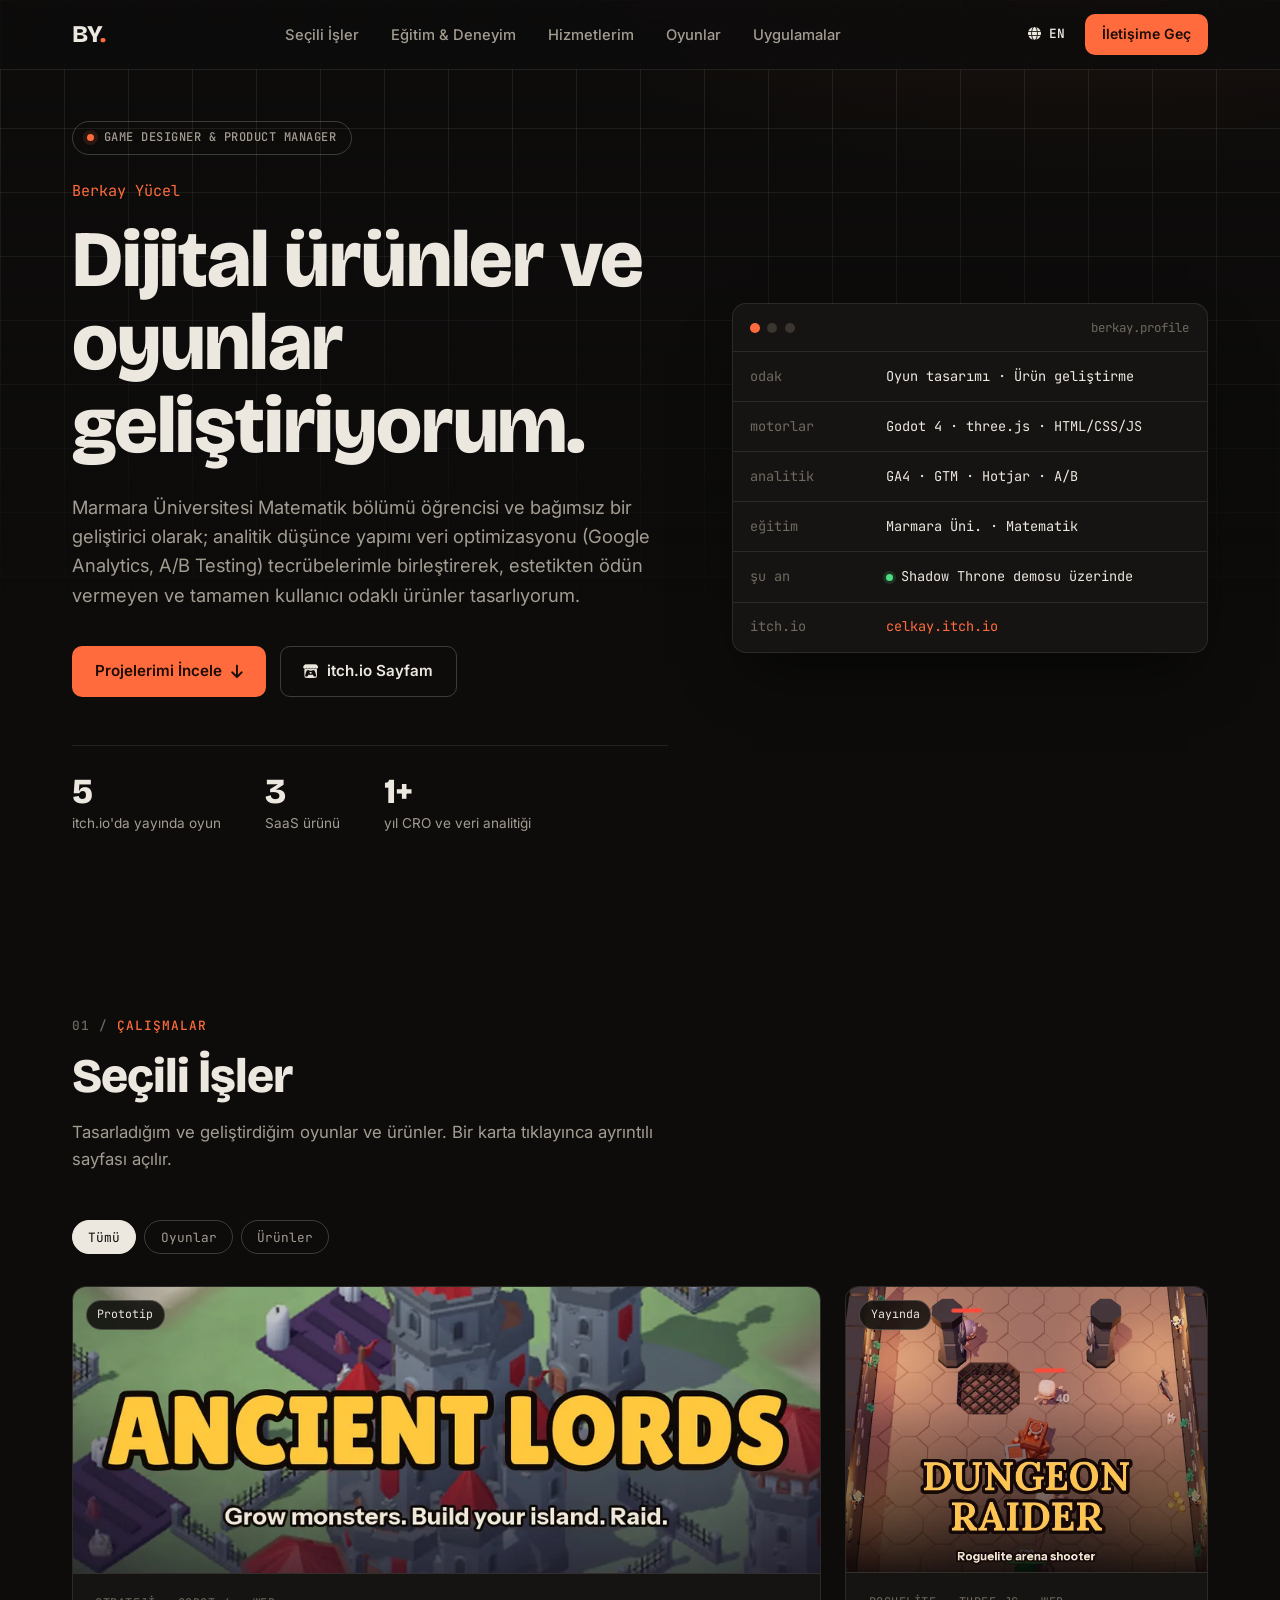
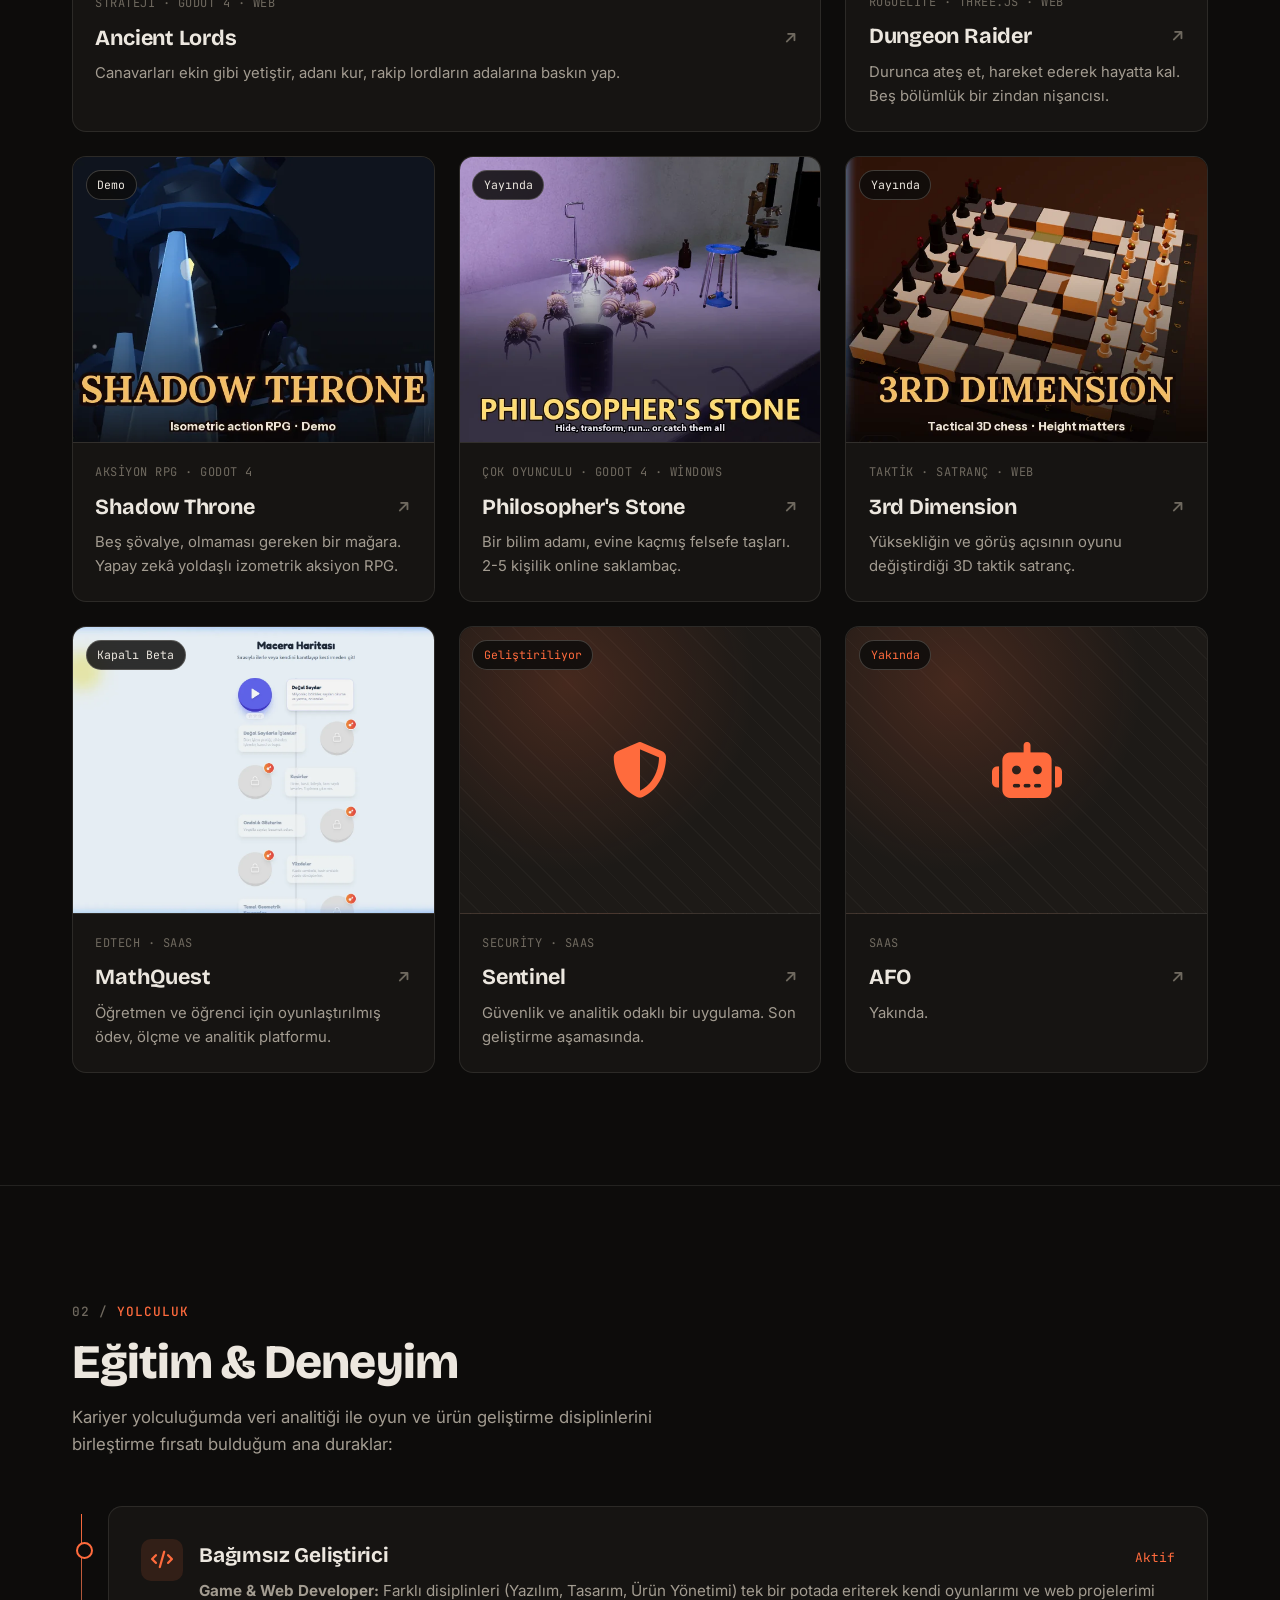
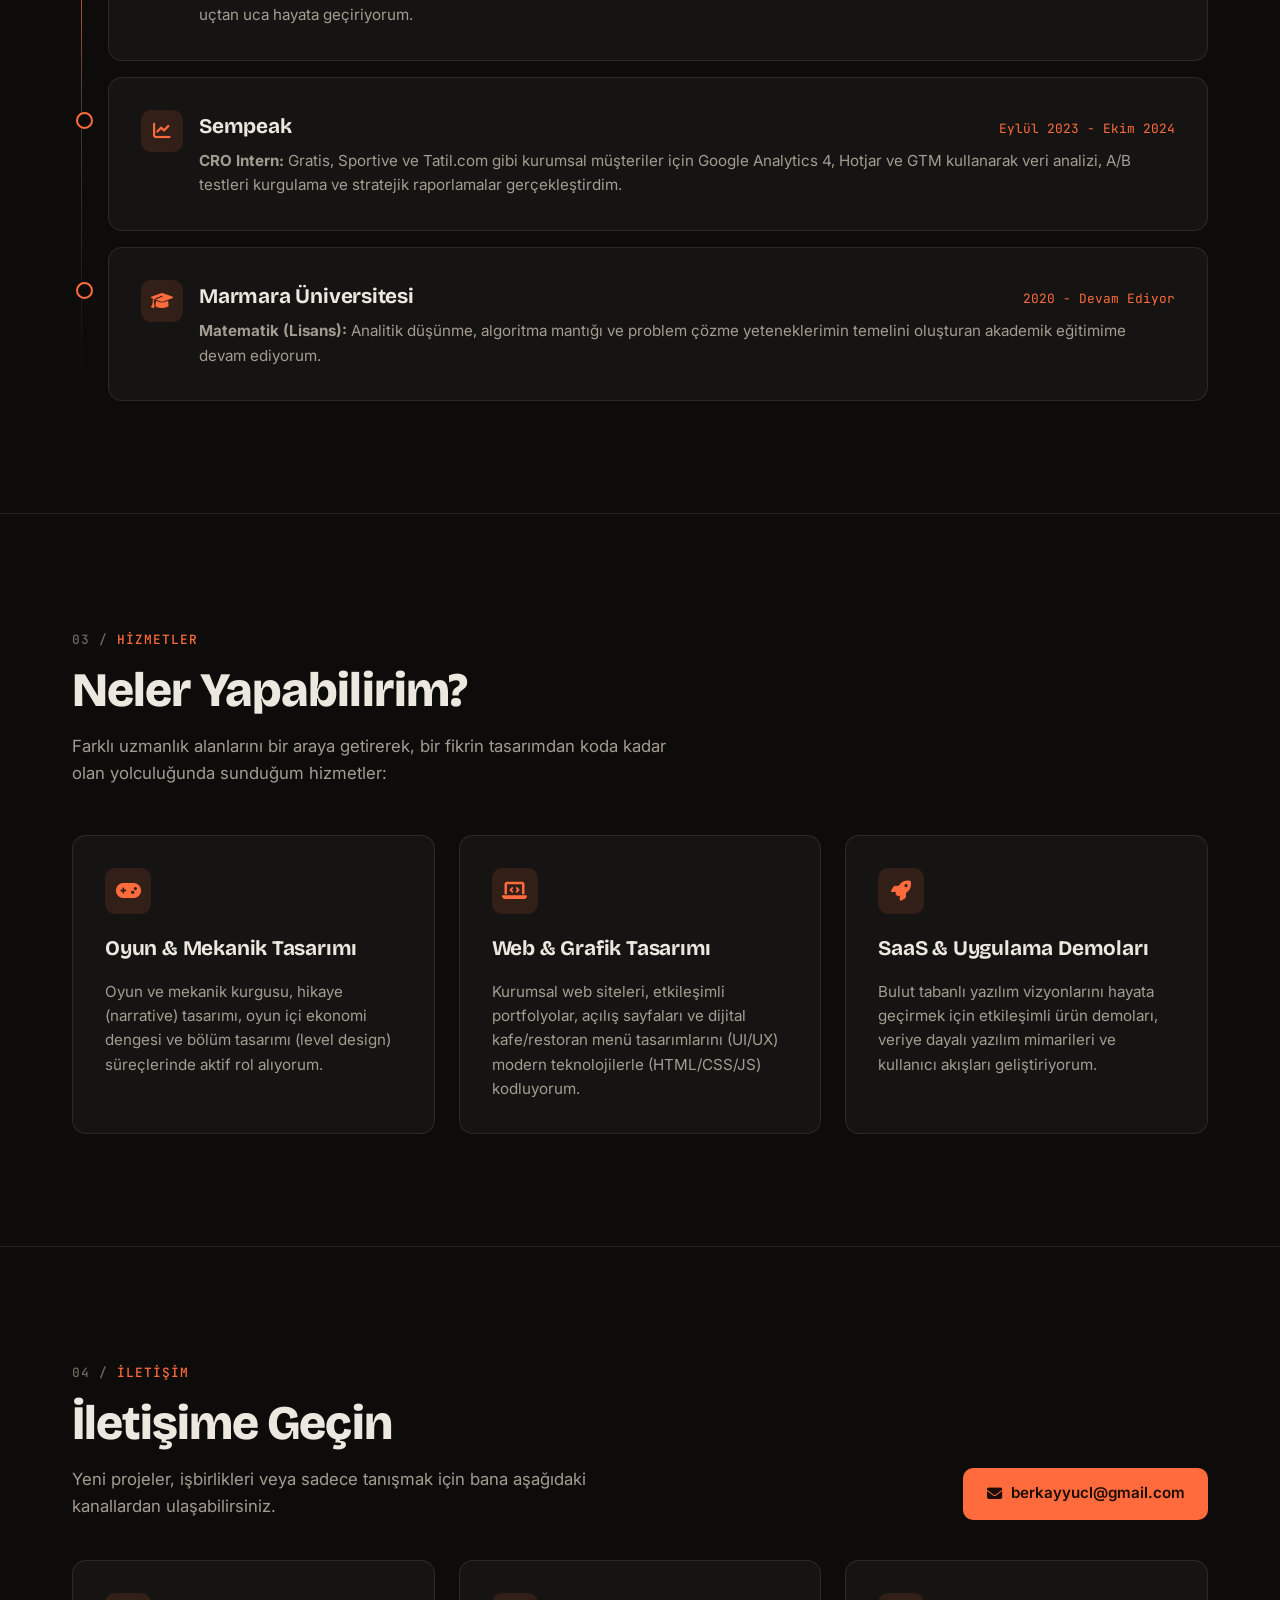
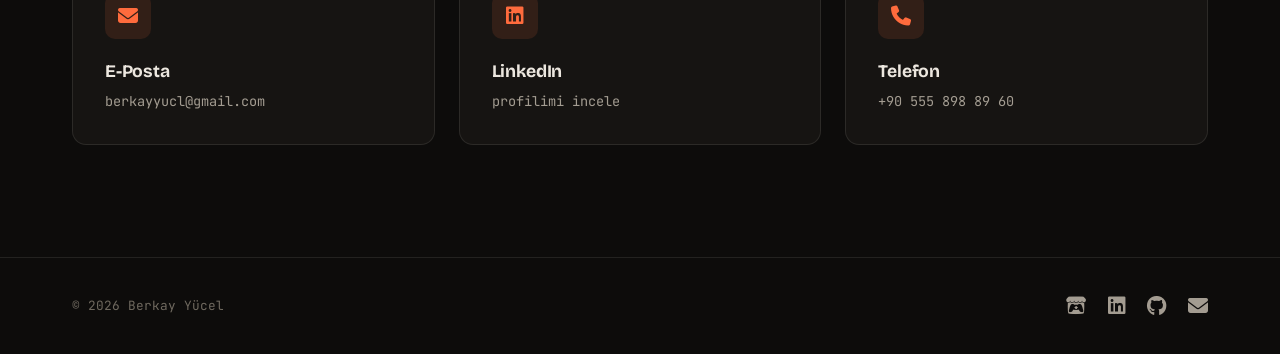
==== commit e700c23b: "AFO'yu Yakında kartı olarak ekle Ana sayfada Sentinel'in yanına robot ikonlu kart, ürünler sayfasına" ====
--- a/index.html
+++ b/index.html
@@ -70,7 +70,7 @@
                 <div class="hero-stats">
                     <div class="hero-stat"><strong>5</strong><span data-i18n="stat_games">itch.io'da yayında oyun</span>
                     </div>
-                    <div class="hero-stat"><strong>2</strong><span data-i18n="stat_apps">SaaS ürünü</span></div>
+                    <div class="hero-stat"><strong>3</strong><span data-i18n="stat_apps">SaaS ürünü</span></div>
                     <div class="hero-stat"><strong>1+</strong><span data-i18n="stat_cro">yıl CRO ve veri analitiği</span>
                     </div>
                 </div>
@@ -178,7 +178,7 @@
                         <p data-i18n="w_3d_desc">Yüksekliğin ve görüş açısının oyunu değiştirdiği 3D taktik satranç.</p>
                     </div>
                 </a>
-                <a href="apps.html#mathquest" class="work-card wide" data-kind="app">
+                <a href="apps.html#mathquest" class="work-card" data-kind="app">
                     <div class="work-media">
                         <img src="assets/mathquest_map.webp" alt="MathQuest" loading="lazy">
                         <span class="work-status" data-i18n="w_mq_status">Kapalı Beta</span>
@@ -198,6 +198,17 @@
                         <span class="work-meta">Security · SaaS</span>
                         <h3>Sentinel <i class="fa-solid fa-arrow-right"></i></h3>
                         <p data-i18n="w_sen_desc">Güvenlik ve analitik odaklı bir uygulama. Son geliştirme aşamasında.</p>
+                    </div>
+                </a>
+                <a href="apps.html#afo" class="work-card" data-kind="app">
+                    <div class="work-media placeholder">
+                        <i class="fa-solid fa-robot"></i>
+                        <span class="work-status" data-i18n="w_afo_status">Yakında</span>
+                    </div>
+                    <div class="work-body">
+                        <span class="work-meta">SaaS</span>
+                        <h3>AFO <i class="fa-solid fa-arrow-right"></i></h3>
+                        <p data-i18n="w_afo_desc">Yakında.</p>
                     </div>
                 </a>
             </div>
@@ -294,7 +305,7 @@
                     <h3>E-Posta</h3>
                     <p>berkayyucl@gmail.com</p>
                 </a>
-                <a href="https://www.linkedin.com/in/berkay-yücel/" target="_blank" rel="noopener noreferrer"
+                <a href="https://www.linkedin.com/in/berkayy%C3%BCcel/" target="_blank" rel="noopener noreferrer"
                     class="glass-card contact-card">
                     <div class="card-icon"><i class="fa-brands fa-linkedin"></i></div>
                     <h3>LinkedIn</h3>
@@ -317,7 +328,7 @@
             <div class="footer-right">
                 <a href="https://celkay.itch.io" target="_blank" rel="noopener noreferrer" aria-label="itch.io"><i
                         class="fa-brands fa-itch-io"></i></a>
-                <a href="https://www.linkedin.com/in/berkay-yücel/" target="_blank" rel="noopener noreferrer"
+                <a href="https://www.linkedin.com/in/berkayy%C3%BCcel/" target="_blank" rel="noopener noreferrer"
                     aria-label="LinkedIn"><i class="fa-brands fa-linkedin"></i></a>
                 <a href="https://github.com/celkay" target="_blank" rel="noopener noreferrer" aria-label="GitHub"><i
                         class="fa-brands fa-github"></i></a>
--- a/styles.css
+++ b/styles.css
@@ -602,7 +602,7 @@
     gap: 1.5rem;
 }
 
-/* Two wide cards keep every filter's rows full (7 cards = 9 cells) */
+/* One wide card keeps every filter's rows full (8 cards = 9 cells) */
 .work-card.wide {
     grid-column: span 2;
 }
@@ -1152,6 +1152,15 @@
     }
 
     .work-card.wide .work-media {
+        aspect-ratio: 2.1 / 1;
+    }
+
+    /* The wide first card leaves the last card alone on two columns: let it span the row */
+    .work-grid > .work-card:last-child {
+        grid-column: span 2;
+    }
+
+    .work-grid > .work-card:last-child .work-media {
         aspect-ratio: 2.1 / 1;
     }
 
@@ -1234,11 +1243,13 @@
         grid-template-columns: 1fr;
     }
 
-    .work-card.wide {
+    .work-card.wide,
+    .work-grid > .work-card:last-child {
         grid-column: auto;
     }
 
-    .work-card.wide .work-media {
+    .work-card.wide .work-media,
+    .work-grid > .work-card:last-child .work-media {
         aspect-ratio: 630 / 500;
     }
 
